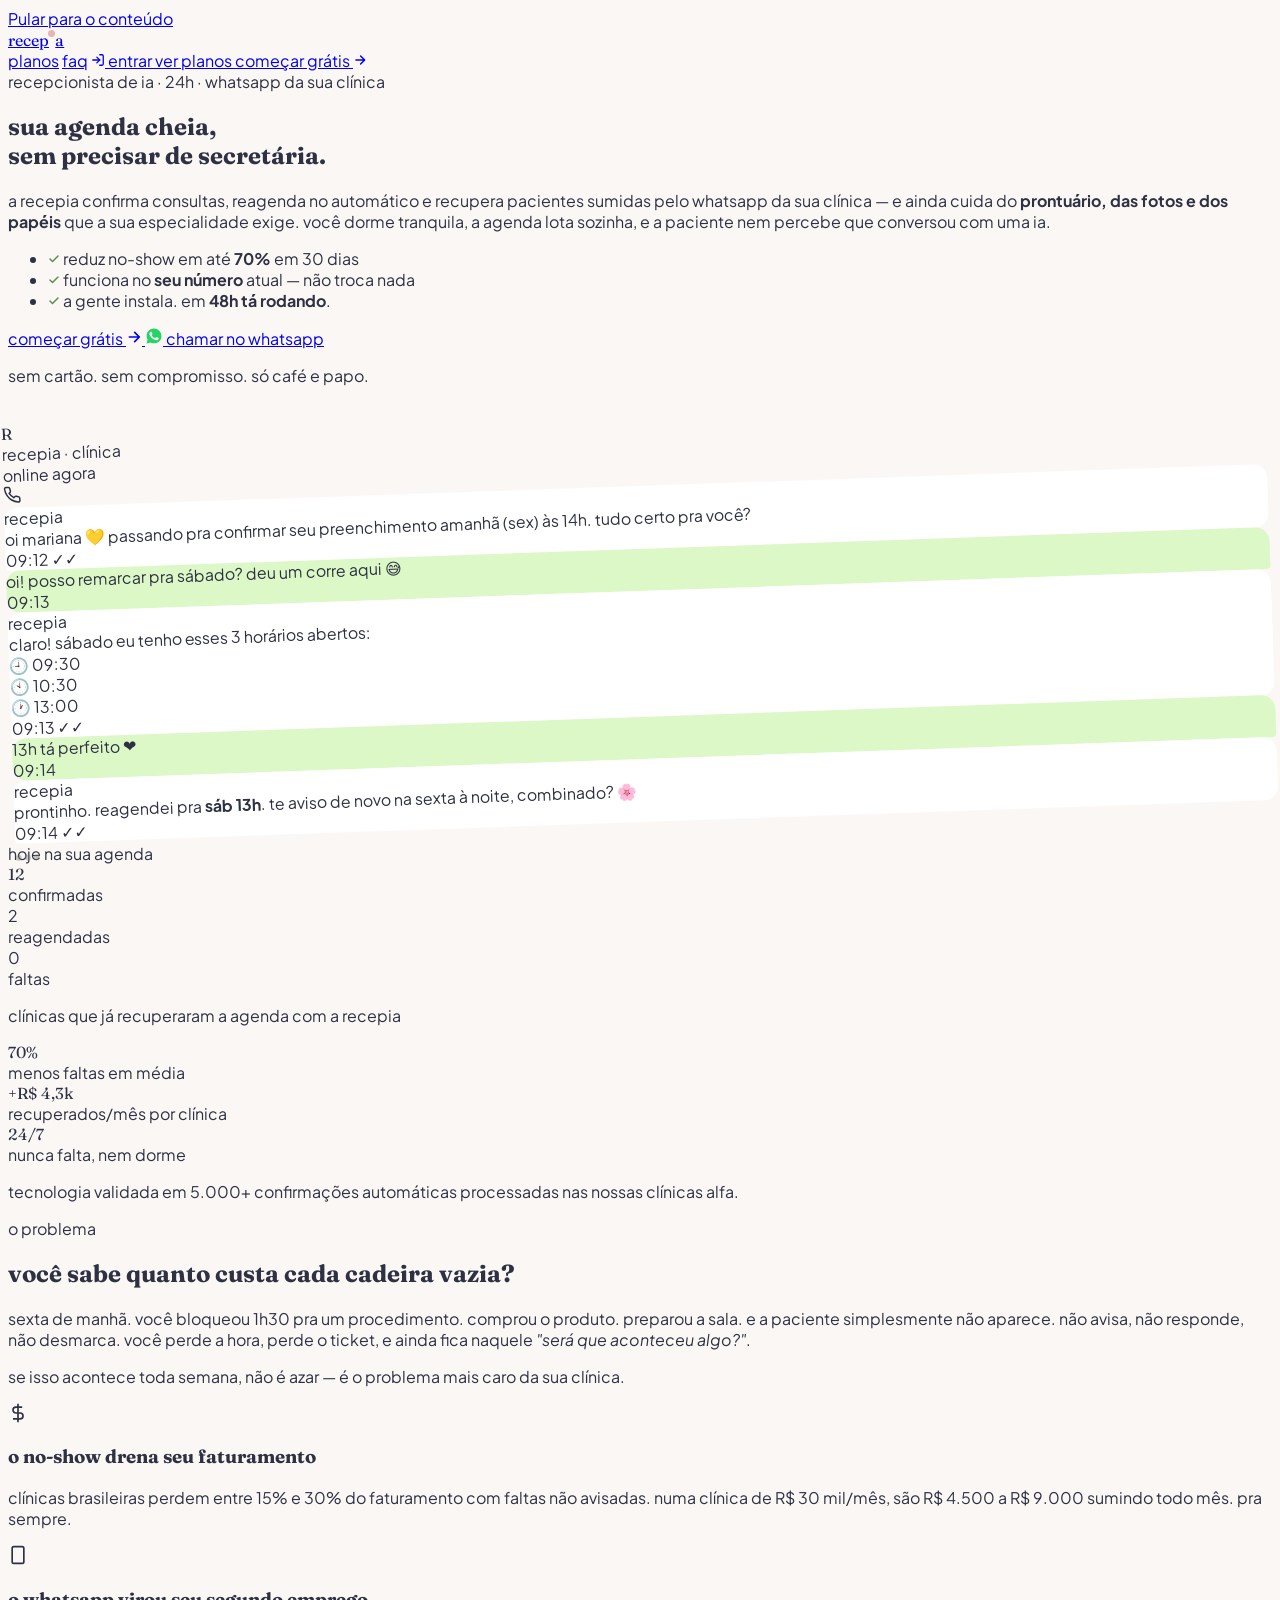
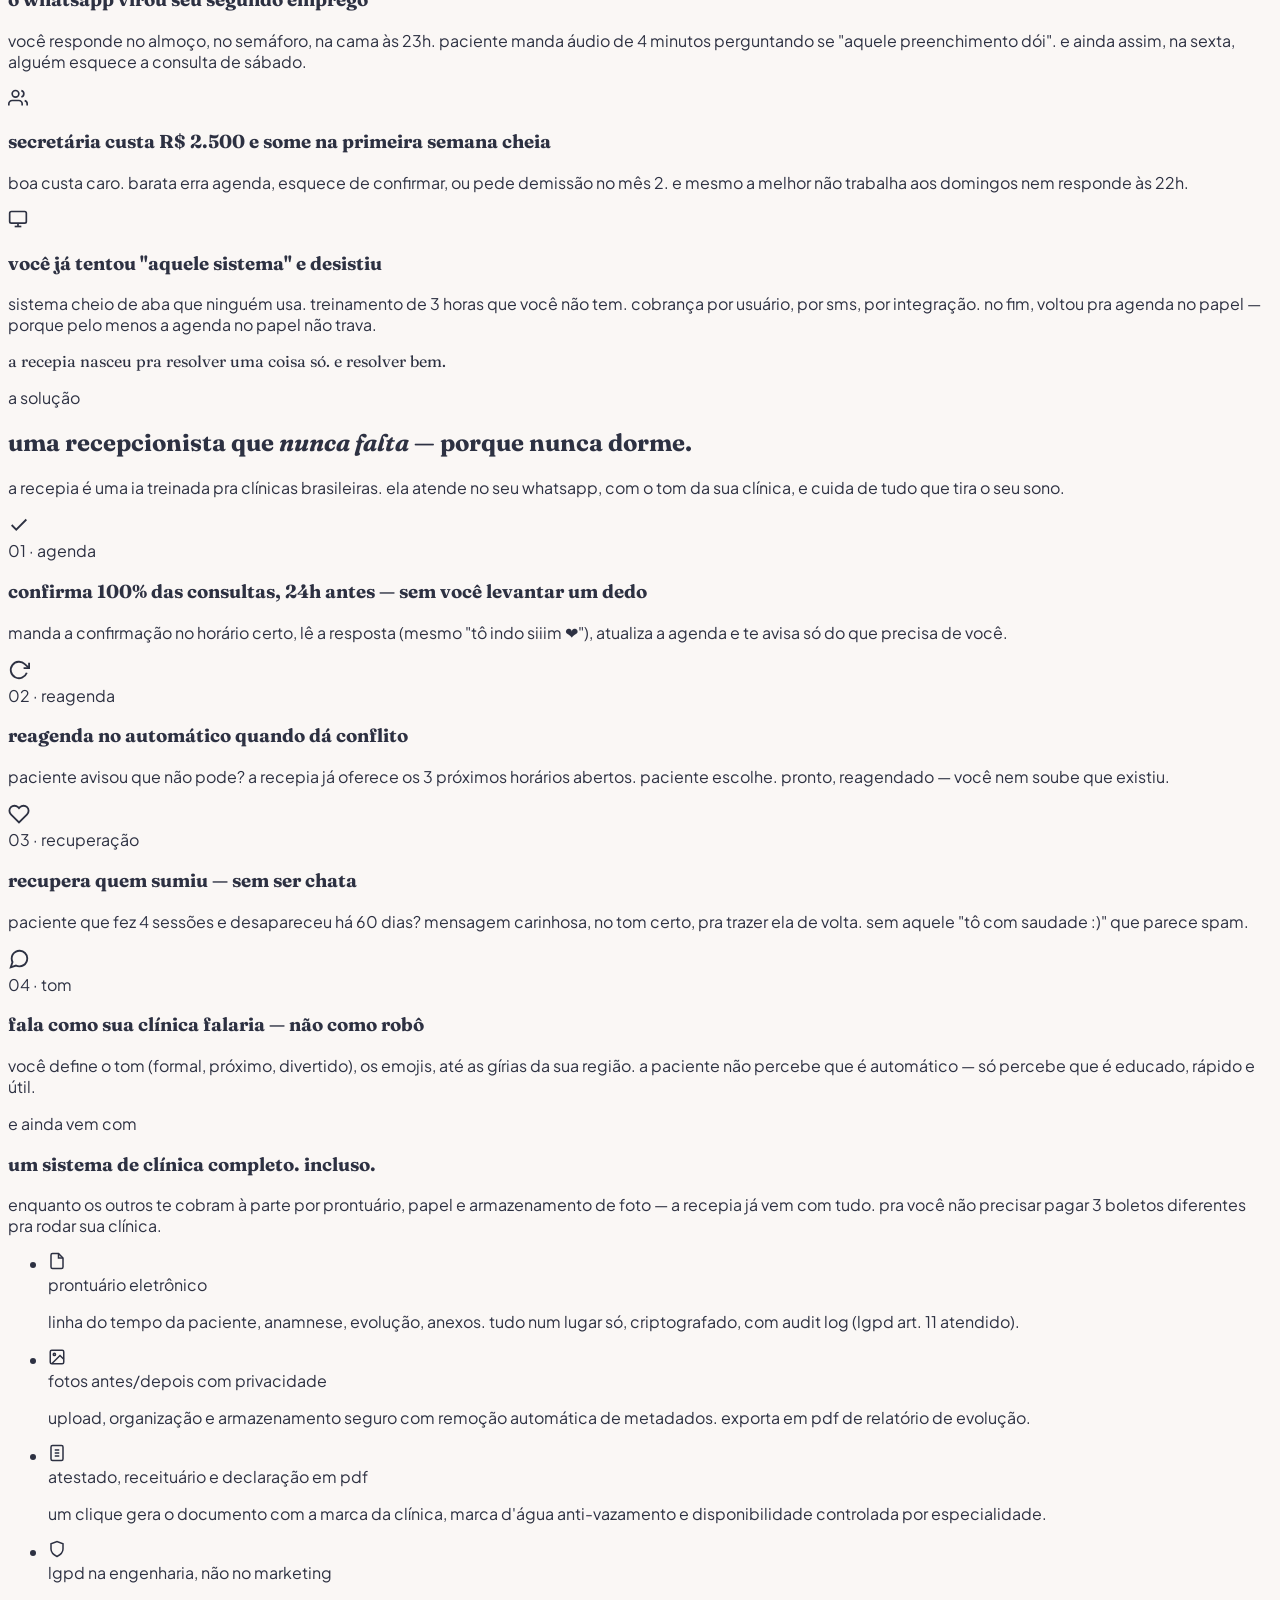
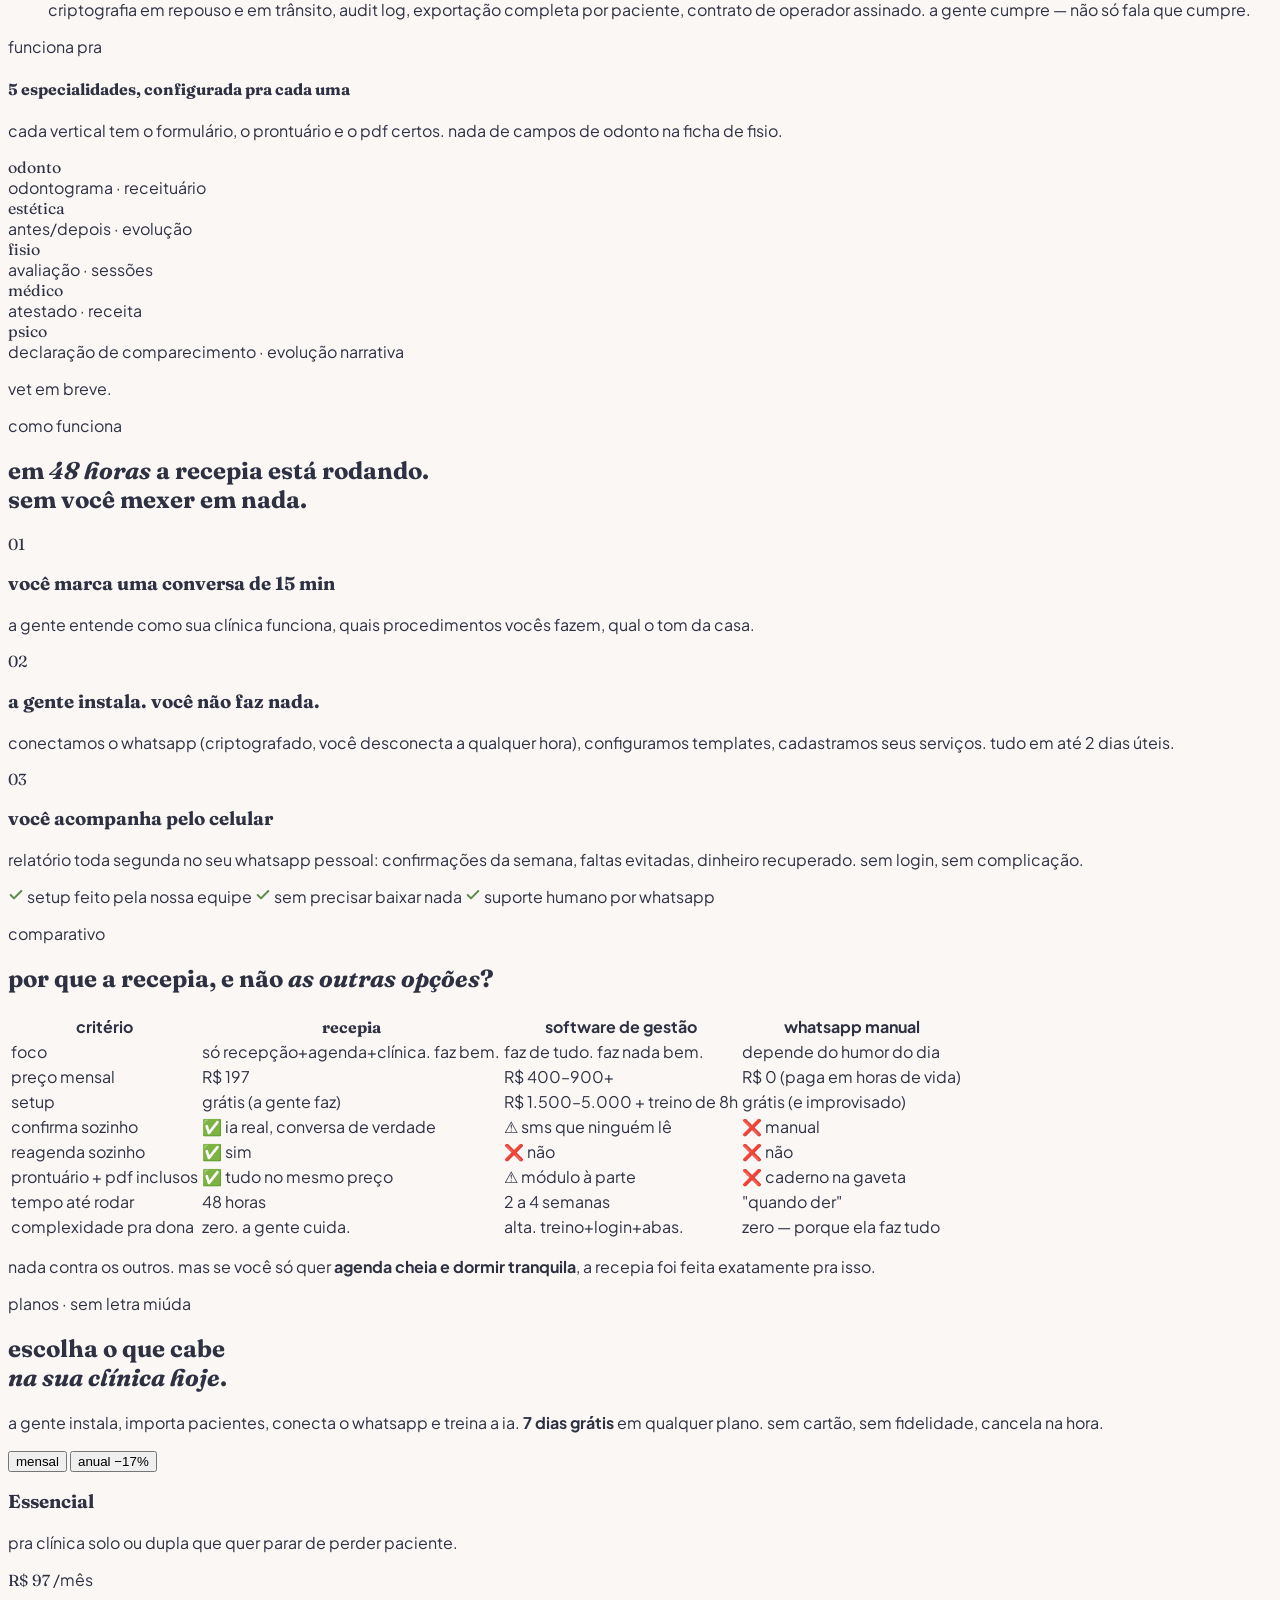
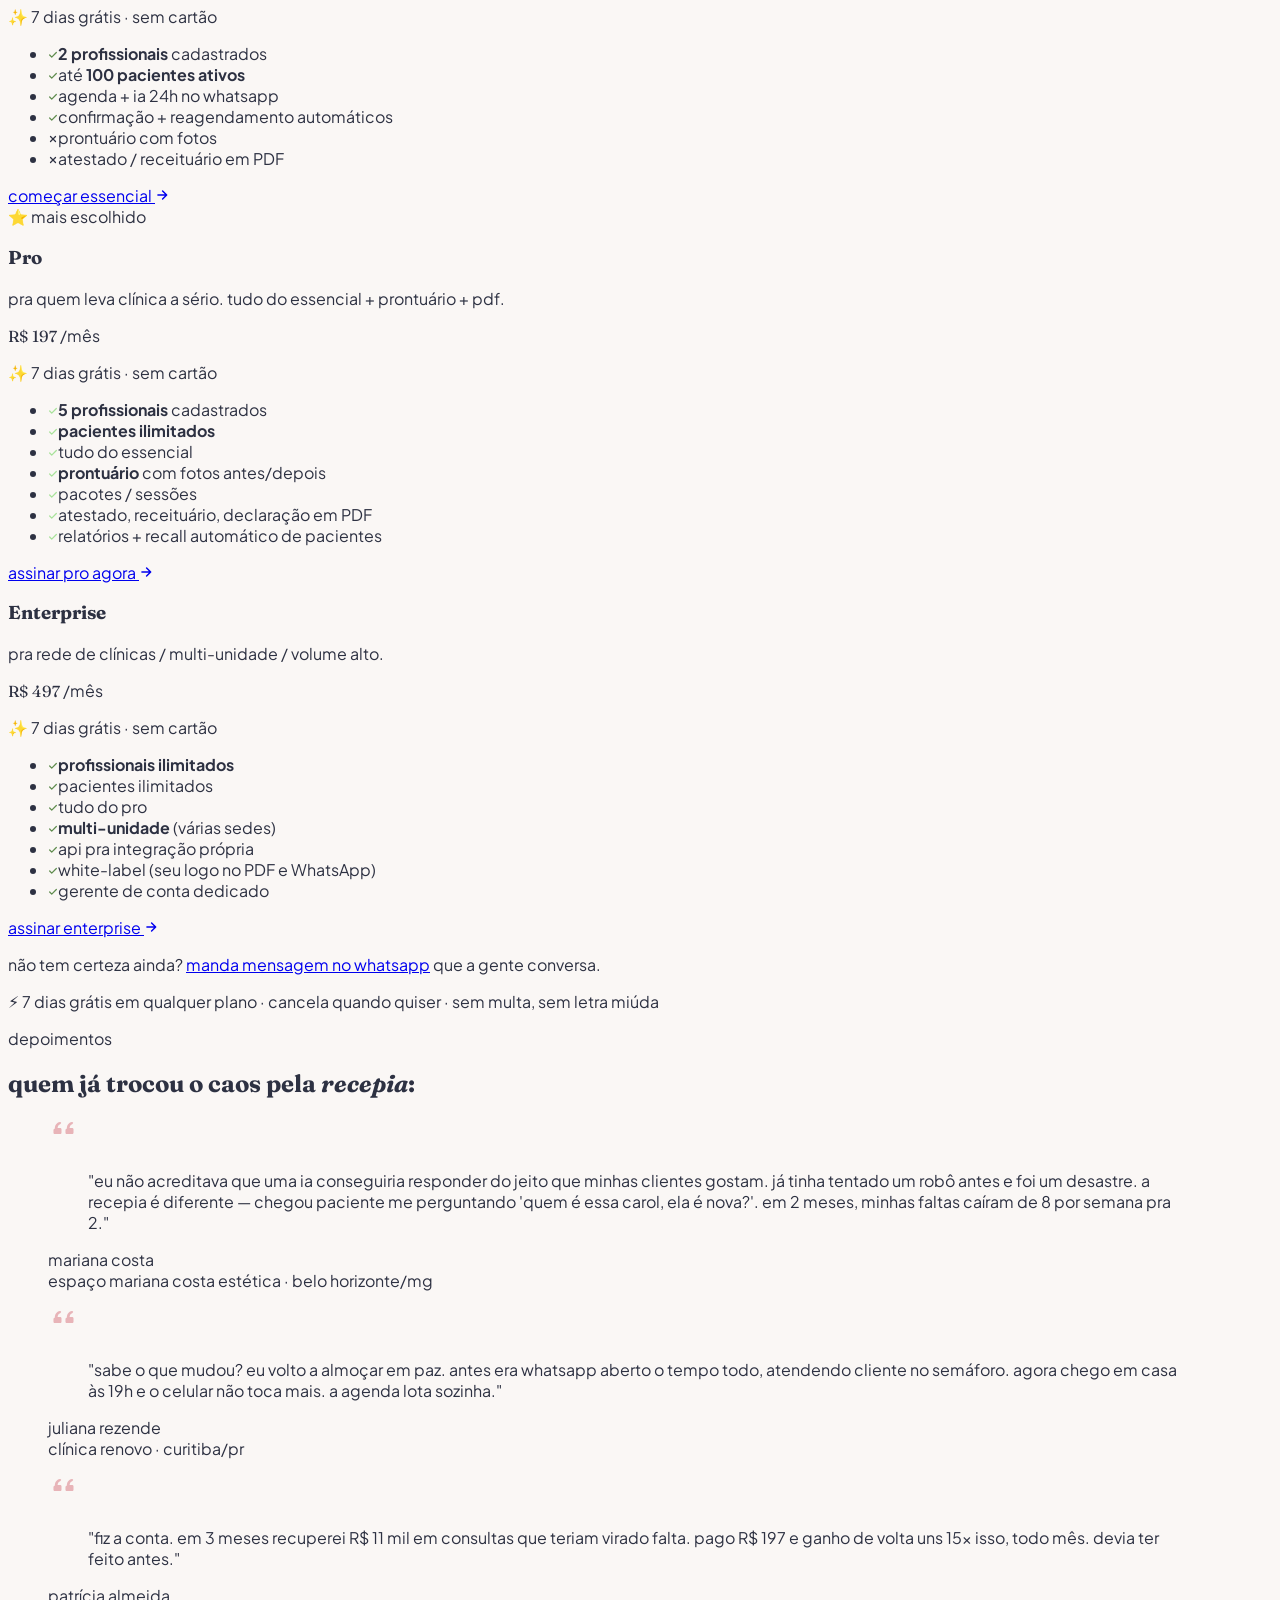
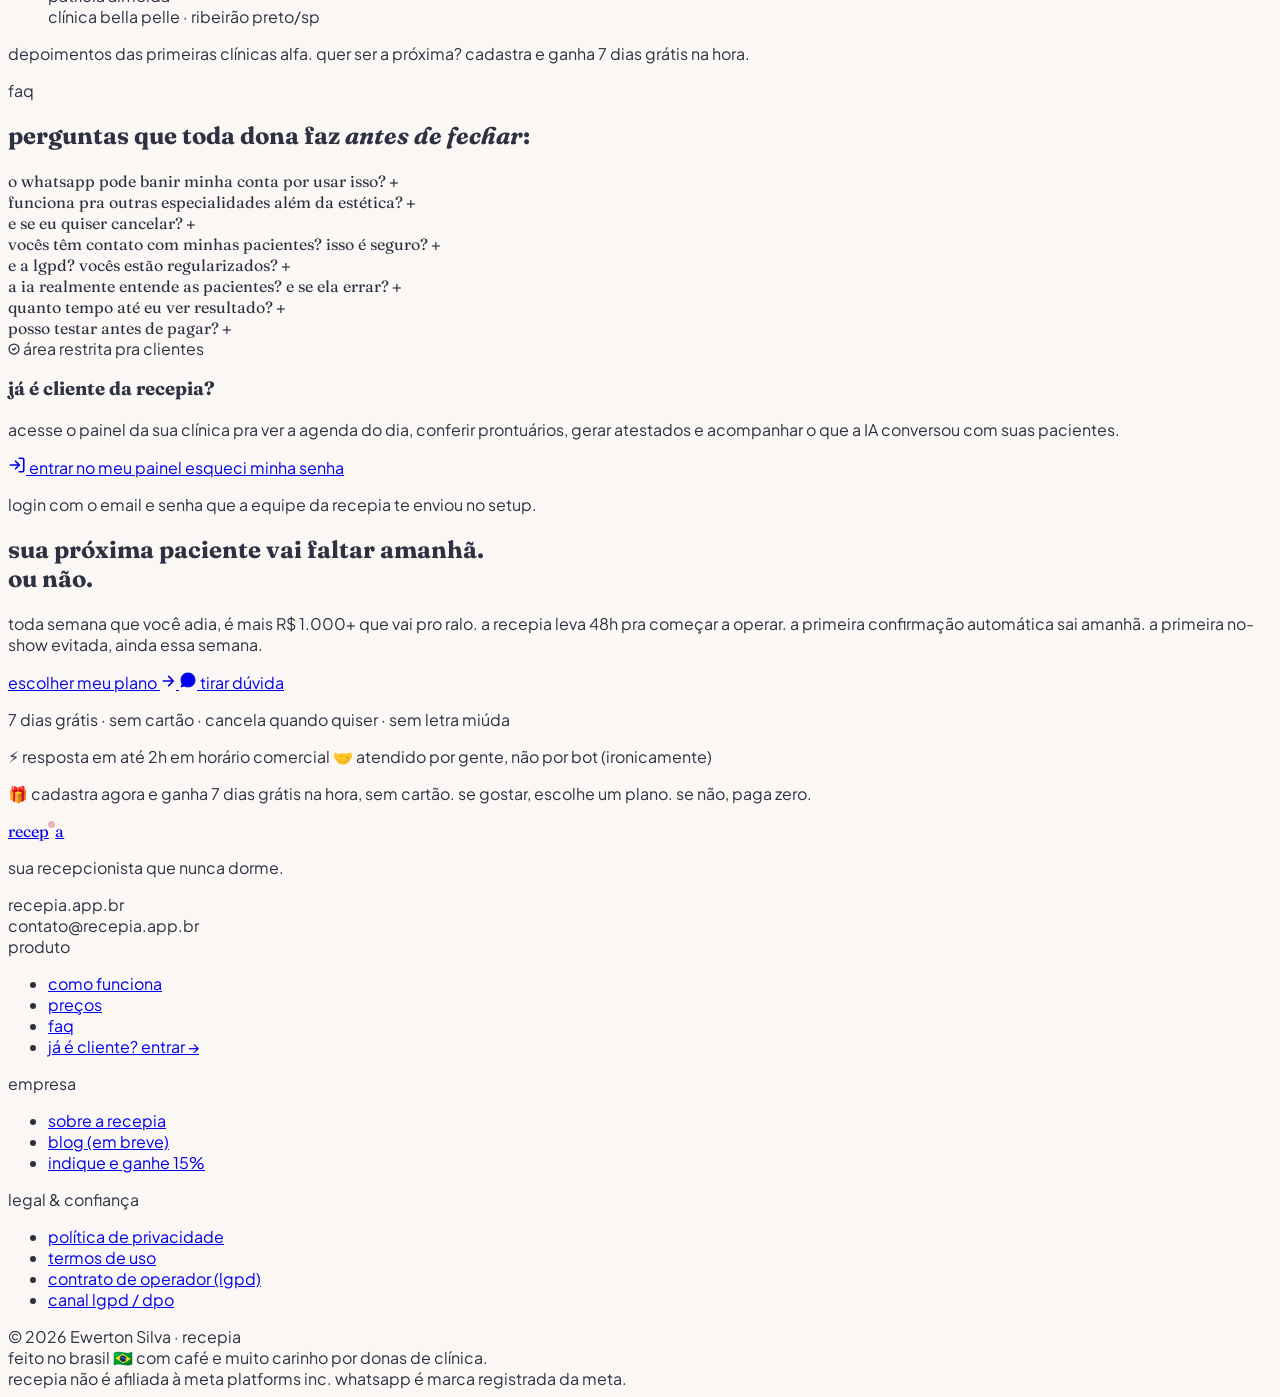
==== recepia/landing/index.html @ 623810e7 "feat: add Recepia multisegment SaaS" ====
<!doctype html>
<html lang="pt-BR">
<head>
<meta charset="utf-8" />
<meta name="viewport" content="width=device-width, initial-scale=1, viewport-fit=cover" />

<!-- Primary -->
<title>Recepia — sua agenda cheia, sem precisar de secretária</title>
<meta name="description" content="A recepia confirma consultas, reagenda, recupera pacientes sumidas e organiza prontuário, fotos e PDFs — pelo WhatsApp da sua clínica, 24h por dia. 7 dias grátis, sem cartão.">
<meta name="keywords" content="recepcionista IA, secretária virtual, agendamento WhatsApp clínica, sistema clínica odontologia, prontuário eletrônico, no-show, confirmação consulta">
<meta name="author" content="Recepia Tecnologia Ltda">
<meta name="robots" content="index,follow">
<link rel="canonical" href="https://app.recepia.app.br/">

<!-- Open Graph (Facebook, LinkedIn, WhatsApp preview) -->
<meta property="og:type" content="website">
<meta property="og:url" content="https://app.recepia.app.br/">
<meta property="og:title" content="Recepia — sua agenda cheia, sem precisar de secretária">
<meta property="og:description" content="Recepcionista de IA que cuida da agenda, do prontuário e do papel da sua clínica. 24h, no WhatsApp. 7 dias grátis.">
<meta property="og:image" content="https://app.recepia.app.br/static-landing/og-image.png">
<meta property="og:image:width" content="1200">
<meta property="og:image:height" content="630">
<meta property="og:locale" content="pt_BR">
<meta property="og:site_name" content="Recepia">

<!-- Twitter Card -->
<meta name="twitter:card" content="summary_large_image">
<meta name="twitter:title" content="Recepia — sua agenda cheia, sem precisar de secretária">
<meta name="twitter:description" content="Recepcionista de IA para clínicas, no WhatsApp. 7 dias grátis.">
<meta name="twitter:image" content="https://app.recepia.app.br/static-landing/og-image.png">

<!-- Favicon (SVG inline pra não depender de arquivo) -->
<link rel="icon" type="image/svg+xml" href="data:image/svg+xml,%3Csvg xmlns='http://www.w3.org/2000/svg' viewBox='0 0 100 100'%3E%3Ccircle cx='50' cy='50' r='40' fill='%23E8B4B8'/%3E%3Ctext x='50' y='62' text-anchor='middle' font-family='Georgia' font-size='40' fill='%23fff'%3Er%3C/text%3E%3C/svg%3E">

<!-- Theme color (browser bar mobile) -->
<meta name="theme-color" content="#E8B4B8">

<!-- Plausible Analytics (LGPD-friendly, sem cookies) -->
<!-- TODO: trocar 'app.recepia.app.br' pelo domínio definido no painel Plausible -->
<script defer data-domain="app.recepia.app.br" src="https://plausible.io/js/script.tagged-events.outbound-links.js"></script>
<script>window.plausible = window.plausible || function() { (window.plausible.q = window.plausible.q || []).push(arguments) }</script>

<!-- Schema.org JSON-LD (SoftwareApplication) -->
<script type="application/ld+json">
{
  "@context": "https://schema.org",
  "@type": "SoftwareApplication",
  "name": "Recepia",
  "description": "Recepcionista de IA para clínicas — agenda, prontuário e WhatsApp em um só lugar.",
  "applicationCategory": "BusinessApplication",
  "operatingSystem": "Web",
  "url": "https://app.recepia.app.br/",
  "offers": [
    {"@type": "Offer", "name": "Essencial", "price": "97.00", "priceCurrency": "BRL", "url": "https://app.recepia.app.br/cadastro"},
    {"@type": "Offer", "name": "Pro", "price": "197.00", "priceCurrency": "BRL", "url": "https://app.recepia.app.br/cadastro"},
    {"@type": "Offer", "name": "Enterprise", "price": "497.00", "priceCurrency": "BRL", "url": "https://app.recepia.app.br/cadastro"}
  ],
  "provider": {
    "@type": "Organization",
    "name": "Recepia Tecnologia Ltda",
    "url": "https://app.recepia.app.br/"
  }
}
</script>

<link rel="preconnect" href="https://fonts.googleapis.com">
<link rel="preconnect" href="https://fonts.gstatic.com" crossorigin>
<link href="https://fonts.googleapis.com/css2?family=Fraunces:ital,opsz,wght@0,9..144,400;0,9..144,500;0,9..144,600;0,9..144,700;1,9..144,400&family=Plus+Jakarta+Sans:wght@400;500;600;700&display=swap" rel="stylesheet">
<link rel="stylesheet" href="/recepia.tailwind.css">
<style>
  html { scroll-behavior: smooth; }
  body { font-family: 'Plus Jakarta Sans', system-ui, sans-serif; color: #2D3142; background: #FAF7F5; -webkit-font-smoothing: antialiased; }
  .font-display { font-family: 'Fraunces', Georgia, serif; font-optical-sizing: auto; }
  /* pingo rosé no i de "recepia" */
  .logo-dot { display: inline-block; width: 0.42em; height: 0.42em; border-radius: 999px; background: #E8B4B8; vertical-align: 0.55em; margin-left: -0.05em; margin-right: 0.02em; }
  /* whatsapp bubble */
  .bubble-in  { background:#fff; border-radius: 14px 14px 14px 4px; }
  .bubble-out { background:#dcf8c6; border-radius: 14px 14px 4px 14px; }
  .typing span { display:inline-block; width:6px; height:6px; border-radius:999px; background:#7A7570; opacity:.4; animation: typing 1.2s infinite; }
  .typing span:nth-child(2){ animation-delay:.2s }
  .typing span:nth-child(3){ animation-delay:.4s }
  @keyframes typing { 0%,60%,100%{ opacity:.4; transform:translateY(0) } 30%{ opacity:1; transform:translateY(-3px) } }
  /* paper texture pra fundos warm */
  .grain { background-image: radial-gradient(rgba(45,49,66,0.05) 1px, transparent 1px); background-size: 18px 18px; }
  details > summary { list-style: none; cursor: pointer; }
  details > summary::-webkit-details-marker { display: none; }
  details[open] .faq-plus { transform: rotate(45deg); }
  .faq-plus { transition: transform .2s ease; }
  /* mockup tilt */
  .phone-tilt { transform: rotate(-2deg); transition: transform .4s ease; }
  .phone-tilt:hover { transform: rotate(0deg); }
</style>
</head>
<body class="bg-cream text-graphite">

<a href="#main" class="sr-only focus:not-sr-only focus:absolute focus:top-3 focus:left-3 focus:z-50 focus:px-4 focus:py-2 focus:rounded-full focus:bg-graphite focus:text-cream focus:font-medium focus:shadow-lg">Pular para o conteúdo</a>

<!-- ============ NAV ============ -->
<header class="absolute top-0 inset-x-0 z-20">
  <div class="max-w-6xl mx-auto px-6 py-5 flex items-center justify-between">
    <a href="#" class="font-display text-2xl font-semibold tracking-tight text-graphite">recep<span class="logo-dot"></span>a</a>
    <nav class="flex items-center gap-2 sm:gap-3">
      <!-- Links de seção (desktop) -->
      <a href="#pricing" class="hidden lg:inline-flex text-sm font-medium px-3 py-2 rounded-full text-graphite-soft hover:text-graphite hover:bg-white/60 transition">planos</a>
      <a href="#faq" class="hidden lg:inline-flex text-sm font-medium px-3 py-2 rounded-full text-graphite-soft hover:text-graphite hover:bg-white/60 transition">faq</a>
      <!-- Já é cliente? → login do sistema -->
      <a href="/entrar" class="inline-flex items-center gap-1.5 text-sm font-medium px-4 py-2 rounded-full text-graphite hover:bg-white/80 ring-1 ring-graphite/15 hover:ring-graphite/30 transition" title="Já é cliente? Entrar no sistema">
        <svg width="14" height="14" viewBox="0 0 24 24" fill="none" stroke="currentColor" stroke-width="2.2" stroke-linecap="round" stroke-linejoin="round"><path d="M15 3h4a2 2 0 0 1 2 2v14a2 2 0 0 1-2 2h-4"/><polyline points="10 17 15 12 10 7"/><line x1="15" y1="12" x2="3" y2="12"/></svg>
        entrar
      </a>
      <!-- CTA secundário (rolar até planos) -->
      <a href="#pricing" class="hidden lg:inline-flex items-center gap-2 text-sm font-medium px-4 py-2 rounded-full text-graphite-soft hover:text-graphite hover:bg-white/60 transition">
        ver planos
      </a>
      <!-- CTA principal: começar grátis -->
      <a href="/cadastro" class="plausible-event-name=CTA+Cadastro inline-flex items-center gap-2 text-sm font-medium px-4 py-2 rounded-full bg-graphite text-cream hover:bg-graphite/90 transition">
        começar grátis
        <svg width="14" height="14" viewBox="0 0 24 24" fill="none" stroke="currentColor" stroke-width="2.5" stroke-linecap="round" stroke-linejoin="round"><path d="M5 12h14M13 5l7 7-7 7"/></svg>
      </a>
    </nav>
  </div>
</header>

<main id="main">

<!-- ============ HERO ============ -->
<section class="relative pt-28 pb-20 sm:pt-36 sm:pb-28 overflow-hidden">
  <div class="absolute inset-0 -z-10">
    <div class="absolute -top-32 -left-32 w-[520px] h-[520px] rounded-full bg-rose-soft blur-3xl opacity-60"></div>
    <div class="absolute top-40 -right-32 w-[420px] h-[420px] rounded-full bg-sage/20 blur-3xl"></div>
  </div>
  <div class="max-w-6xl mx-auto px-6 grid lg:grid-cols-2 gap-12 lg:gap-16 items-center">
    <div>
      <span class="inline-flex items-center gap-2 text-xs font-medium tracking-wide uppercase text-graphite-soft bg-white/80 backdrop-blur px-3 py-1.5 rounded-full ring-1 ring-graphite/10">
        <span class="w-1.5 h-1.5 rounded-full bg-sage"></span>
        recepcionista de ia · 24h · whatsapp da sua clínica
      </span>
      <h1 class="mt-6 font-display text-5xl sm:text-6xl lg:text-7xl font-semibold leading-[1.02] tracking-tight">
        sua agenda cheia,<br/>
        <span class="italic font-normal text-graphite">sem precisar de</span> secretária.
      </h1>
      <p class="mt-6 text-lg sm:text-xl text-graphite-soft leading-relaxed max-w-xl">
        a recepia confirma consultas, reagenda no automático e recupera pacientes sumidas pelo whatsapp da sua clínica — e ainda cuida do <strong class="text-graphite">prontuário, das fotos e dos papéis</strong> que a sua especialidade exige. você dorme tranquila, a agenda lota sozinha, e a paciente nem percebe que conversou com uma ia.
      </p>
      <ul class="mt-7 space-y-2.5">
        <li class="flex items-start gap-3 text-graphite">
          <span class="mt-0.5 shrink-0 w-5 h-5 rounded-full bg-sage/20 grid place-items-center"><svg width="12" height="12" viewBox="0 0 24 24" fill="none" stroke="#5F8C4E" stroke-width="3" stroke-linecap="round" stroke-linejoin="round"><polyline points="20 6 9 17 4 12"/></svg></span>
          reduz no-show em até <strong>70%</strong> em 30 dias
        </li>
        <li class="flex items-start gap-3 text-graphite">
          <span class="mt-0.5 shrink-0 w-5 h-5 rounded-full bg-sage/20 grid place-items-center"><svg width="12" height="12" viewBox="0 0 24 24" fill="none" stroke="#5F8C4E" stroke-width="3" stroke-linecap="round" stroke-linejoin="round"><polyline points="20 6 9 17 4 12"/></svg></span>
          funciona no <strong>seu número</strong> atual — não troca nada
        </li>
        <li class="flex items-start gap-3 text-graphite">
          <span class="mt-0.5 shrink-0 w-5 h-5 rounded-full bg-sage/20 grid place-items-center"><svg width="12" height="12" viewBox="0 0 24 24" fill="none" stroke="#5F8C4E" stroke-width="3" stroke-linecap="round" stroke-linejoin="round"><polyline points="20 6 9 17 4 12"/></svg></span>
          a gente instala. em <strong>48h tá rodando</strong>.
        </li>
      </ul>
      <div class="mt-9 flex flex-wrap items-center gap-3">
        <a href="/cadastro" class="plausible-event-name=CTA+Cadastro inline-flex items-center gap-2 px-6 py-3.5 rounded-full bg-graphite text-cream font-medium hover:bg-graphite/90 transition shadow-lg shadow-graphite/10">
          começar grátis
          <svg width="16" height="16" viewBox="0 0 24 24" fill="none" stroke="currentColor" stroke-width="2.5" stroke-linecap="round" stroke-linejoin="round"><path d="M5 12h14M13 5l7 7-7 7"/></svg>
        </a>
        <a href="https://wa.me/5584999004403?text=oi%2C%20quero%20saber%20mais%20da%20recepia" target="_blank" rel="noopener" class="inline-flex items-center gap-2 px-5 py-3 rounded-full bg-white text-graphite font-medium ring-1 ring-graphite/15 hover:ring-graphite/40 transition">
          <svg width="18" height="18" viewBox="0 0 24 24" fill="#25D366"><path d="M12.04 2c-5.46 0-9.91 4.45-9.91 9.91 0 1.75.46 3.45 1.32 4.95L2.05 22l5.25-1.38a9.87 9.87 0 0 0 4.74 1.21h.01c5.46 0 9.91-4.45 9.91-9.91a9.86 9.86 0 0 0-2.9-7.01A9.82 9.82 0 0 0 12.04 2zm5.79 14.18c-.25.69-1.43 1.31-1.99 1.4-.51.08-1.16.11-1.87-.12-.43-.14-.99-.32-1.7-.63-2.99-1.29-4.95-4.3-5.1-4.5-.15-.2-1.22-1.62-1.22-3.09s.77-2.19 1.05-2.49c.27-.3.6-.37.8-.37h.58c.18 0 .43-.07.67.51.25.6.85 2.07.92 2.22.08.15.13.32.03.52-.1.2-.15.32-.3.5-.15.18-.32.4-.45.54-.15.15-.3.31-.13.61.18.3.78 1.29 1.68 2.09 1.16 1.03 2.13 1.35 2.43 1.5.3.15.47.13.65-.08.18-.2.75-.87.95-1.17.2-.3.4-.25.67-.15.27.1 1.74.82 2.04.97.3.15.5.22.57.35.08.13.08.74-.17 1.43z"/></svg>
          chamar no whatsapp
        </a>
      </div>
      <p class="mt-4 text-sm text-graphite-muted">sem cartão. sem compromisso. só café e papo.</p>
    </div>

    <!-- mockup whatsapp -->
    <div class="relative">
      <div class="phone-tilt mx-auto w-full max-w-sm bg-graphite rounded-[2.5rem] p-3 shadow-2xl shadow-graphite/30 ring-1 ring-black/5">
        <div class="bg-[#E5DDD4] rounded-[2rem] overflow-hidden">
          <div class="bg-[#075E54] text-white px-4 py-3 flex items-center gap-3">
            <div class="w-9 h-9 rounded-full bg-rose grid place-items-center font-display font-semibold text-graphite">R</div>
            <div class="flex-1">
              <div class="text-sm font-semibold">recepia · clínica</div>
              <div class="text-[11px] text-white/70">online agora</div>
            </div>
            <svg width="18" height="18" viewBox="0 0 24 24" fill="none" stroke="currentColor" stroke-width="2"><path d="M22 16.92v3a2 2 0 0 1-2.18 2 19.79 19.79 0 0 1-8.63-3.07 19.5 19.5 0 0 1-6-6 19.79 19.79 0 0 1-3.07-8.67A2 2 0 0 1 4.11 2h3a2 2 0 0 1 2 1.72 12.84 12.84 0 0 0 .7 2.81 2 2 0 0 1-.45 2.11L8.09 9.91a16 16 0 0 0 6 6l1.27-1.27a2 2 0 0 1 2.11-.45 12.84 12.84 0 0 0 2.81.7A2 2 0 0 1 22 16.92z"/></svg>
          </div>
          <div class="p-4 space-y-2.5 min-h-[420px] text-[13px] text-graphite">
            <div class="bubble-in p-3 max-w-[80%] shadow-sm">
              <div class="font-semibold text-xs text-sage-deep mb-0.5">recepia</div>
              oi mariana 💛 passando pra confirmar seu preenchimento amanhã (sex) às 14h. tudo certo pra você?
              <div class="text-[10px] text-graphite-muted text-right mt-1">09:12 ✓✓</div>
            </div>
            <div class="bubble-out p-3 max-w-[80%] ml-auto shadow-sm">
              oi! posso remarcar pra sábado? deu um corre aqui 😅
              <div class="text-[10px] text-graphite-muted text-right mt-1">09:13</div>
            </div>
            <div class="bubble-in p-3 max-w-[80%] shadow-sm">
              <div class="font-semibold text-xs text-sage-deep mb-0.5">recepia</div>
              claro! sábado eu tenho esses 3 horários abertos:
              <div class="mt-2 space-y-1.5">
                <div class="bg-rose-soft/60 rounded-md px-3 py-1.5 text-xs font-medium">🕘 09:30</div>
                <div class="bg-rose-soft/60 rounded-md px-3 py-1.5 text-xs font-medium">🕙 10:30</div>
                <div class="bg-rose-soft/60 rounded-md px-3 py-1.5 text-xs font-medium">🕐 13:00</div>
              </div>
              <div class="text-[10px] text-graphite-muted text-right mt-1">09:13 ✓✓</div>
            </div>
            <div class="bubble-out p-3 max-w-[80%] ml-auto shadow-sm">
              13h tá perfeito ❤️
              <div class="text-[10px] text-graphite-muted text-right mt-1">09:14</div>
            </div>
            <div class="bubble-in p-3 max-w-[80%] shadow-sm">
              <div class="font-semibold text-xs text-sage-deep mb-0.5">recepia</div>
              prontinho. reagendei pra <strong>sáb 13h</strong>. te aviso de novo na sexta à noite, combinado? 🌸
              <div class="text-[10px] text-graphite-muted text-right mt-1">09:14 ✓✓</div>
            </div>
            <div class="typing pl-1 pt-1"><span></span> <span></span> <span></span></div>
          </div>
        </div>
      </div>
      <!-- mini dashboard card -->
      <div class="hidden sm:block absolute -bottom-6 -left-6 bg-white rounded-2xl shadow-xl shadow-graphite/10 p-4 ring-1 ring-graphite/5 w-56">
        <div class="text-xs text-graphite-muted">hoje na sua agenda</div>
        <div class="mt-2 flex items-baseline gap-2">
          <div class="font-display text-3xl font-semibold">12</div>
          <div class="text-xs text-graphite-soft">confirmadas</div>
        </div>
        <div class="mt-3 grid grid-cols-2 gap-2 text-xs">
          <div class="bg-sage/10 rounded-lg p-2">
            <div class="font-semibold text-sage-deep">2</div>
            <div class="text-graphite-muted">reagendadas</div>
          </div>
          <div class="bg-rose-soft/40 rounded-lg p-2">
            <div class="font-semibold text-graphite">0</div>
            <div class="text-graphite-muted">faltas</div>
          </div>
        </div>
      </div>
    </div>
  </div>
</section>

<!-- ============ PROVA SOCIAL ============ -->
<section class="border-y border-graphite/10 bg-white/60">
  <div class="max-w-6xl mx-auto px-6 py-10">
    <p class="text-center text-xs uppercase tracking-[0.18em] text-graphite-muted">clínicas que já recuperaram a agenda com a recepia</p>
    <div class="mt-6 grid grid-cols-3 gap-6 text-center">
      <div>
        <div class="font-display text-4xl sm:text-5xl font-semibold text-graphite">70%</div>
        <div class="text-sm text-graphite-soft mt-1">menos faltas em média</div>
      </div>
      <div class="border-x border-graphite/10">
        <div class="font-display text-4xl sm:text-5xl font-semibold text-graphite">+R$ 4,3k</div>
        <div class="text-sm text-graphite-soft mt-1">recuperados/mês por clínica</div>
      </div>
      <div>
        <div class="font-display text-4xl sm:text-5xl font-semibold text-graphite">24/7</div>
        <div class="text-sm text-graphite-soft mt-1">nunca falta, nem dorme</div>
      </div>
    </div>
    <p class="mt-6 text-center text-xs text-graphite-muted italic">tecnologia validada em 5.000+ confirmações automáticas processadas nas nossas clínicas alfa.</p>
  </div>
</section>

<!-- ============ PROBLEMA ============ -->
<section class="py-20 sm:py-28 bg-graphite text-cream relative overflow-hidden">
  <div class="absolute inset-0 grain opacity-30"></div>
  <div class="max-w-6xl mx-auto px-6 relative">
    <div class="max-w-2xl">
      <p class="text-xs uppercase tracking-[0.2em] text-rose">o problema</p>
      <h2 class="mt-3 font-display text-4xl sm:text-5xl font-semibold leading-tight">
        você sabe quanto custa <span class="italic">cada cadeira vazia</span>?
      </h2>
      <p class="mt-6 text-lg text-cream/80 leading-relaxed">
        sexta de manhã. você bloqueou 1h30 pra um procedimento. comprou o produto. preparou a sala. e a paciente simplesmente não aparece. não avisa, não responde, não desmarca. você perde a hora, perde o ticket, e ainda fica naquele <em>"será que aconteceu algo?"</em>.
      </p>
      <p class="mt-4 text-cream/70">se isso acontece toda semana, não é azar — é o problema mais caro da sua clínica.</p>
    </div>

    <div class="mt-14 grid sm:grid-cols-2 gap-5">
      <div class="bg-cream/[0.04] backdrop-blur rounded-2xl p-6 ring-1 ring-cream/10 hover:ring-rose/40 transition">
        <div class="w-10 h-10 rounded-xl bg-rose/20 grid place-items-center text-rose">
          <svg width="20" height="20" viewBox="0 0 24 24" fill="none" stroke="currentColor" stroke-width="2"><path d="M12 1v22M17 5H9.5a3.5 3.5 0 0 0 0 7h5a3.5 3.5 0 0 1 0 7H6"/></svg>
        </div>
        <h3 class="mt-4 font-display text-xl font-semibold">o no-show drena seu faturamento</h3>
        <p class="mt-2 text-cream/70 text-sm leading-relaxed">clínicas brasileiras perdem entre 15% e 30% do faturamento com faltas não avisadas. numa clínica de R$ 30 mil/mês, são R$ 4.500 a R$ 9.000 sumindo todo mês. pra sempre.</p>
      </div>
      <div class="bg-cream/[0.04] backdrop-blur rounded-2xl p-6 ring-1 ring-cream/10 hover:ring-rose/40 transition">
        <div class="w-10 h-10 rounded-xl bg-rose/20 grid place-items-center text-rose">
          <svg width="20" height="20" viewBox="0 0 24 24" fill="none" stroke="currentColor" stroke-width="2"><rect x="5" y="2" width="14" height="20" rx="2"/><line x1="12" y1="18" x2="12.01" y2="18"/></svg>
        </div>
        <h3 class="mt-4 font-display text-xl font-semibold">o whatsapp virou seu segundo emprego</h3>
        <p class="mt-2 text-cream/70 text-sm leading-relaxed">você responde no almoço, no semáforo, na cama às 23h. paciente manda áudio de 4 minutos perguntando se "aquele preenchimento dói". e ainda assim, na sexta, alguém esquece a consulta de sábado.</p>
      </div>
      <div class="bg-cream/[0.04] backdrop-blur rounded-2xl p-6 ring-1 ring-cream/10 hover:ring-rose/40 transition">
        <div class="w-10 h-10 rounded-xl bg-rose/20 grid place-items-center text-rose">
          <svg width="20" height="20" viewBox="0 0 24 24" fill="none" stroke="currentColor" stroke-width="2"><path d="M17 21v-2a4 4 0 0 0-4-4H5a4 4 0 0 0-4 4v2"/><circle cx="9" cy="7" r="4"/><path d="M23 21v-2a4 4 0 0 0-3-3.87M16 3.13a4 4 0 0 1 0 7.75"/></svg>
        </div>
        <h3 class="mt-4 font-display text-xl font-semibold">secretária custa R$ 2.500 e some na primeira semana cheia</h3>
        <p class="mt-2 text-cream/70 text-sm leading-relaxed">boa custa caro. barata erra agenda, esquece de confirmar, ou pede demissão no mês 2. e mesmo a melhor não trabalha aos domingos nem responde às 22h.</p>
      </div>
      <div class="bg-cream/[0.04] backdrop-blur rounded-2xl p-6 ring-1 ring-cream/10 hover:ring-rose/40 transition">
        <div class="w-10 h-10 rounded-xl bg-rose/20 grid place-items-center text-rose">
          <svg width="20" height="20" viewBox="0 0 24 24" fill="none" stroke="currentColor" stroke-width="2"><rect x="2" y="3" width="20" height="14" rx="2"/><line x1="8" y1="21" x2="16" y2="21"/><line x1="12" y1="17" x2="12" y2="21"/></svg>
        </div>
        <h3 class="mt-4 font-display text-xl font-semibold">você já tentou "aquele sistema" e desistiu</h3>
        <p class="mt-2 text-cream/70 text-sm leading-relaxed">sistema cheio de aba que ninguém usa. treinamento de 3 horas que você não tem. cobrança por usuário, por sms, por integração. no fim, voltou pra agenda no papel — porque pelo menos a agenda no papel não trava.</p>
      </div>
    </div>

    <p class="mt-12 text-center font-display text-2xl sm:text-3xl italic text-rose-soft">a recepia nasceu pra resolver uma coisa só. e resolver bem.</p>
  </div>
</section>

<!-- ============ SOLUÇÃO ============ -->
<section class="py-20 sm:py-28">
  <div class="max-w-6xl mx-auto px-6">
    <div class="max-w-2xl">
      <p class="text-xs uppercase tracking-[0.2em] text-rose-deep">a solução</p>
      <h2 class="mt-3 font-display text-4xl sm:text-5xl font-semibold leading-tight">
        uma recepcionista que <em>nunca falta</em> — porque nunca dorme.
      </h2>
      <p class="mt-6 text-lg text-graphite-soft">a recepia é uma ia treinada pra clínicas brasileiras. ela atende no seu whatsapp, com o tom da sua clínica, e cuida de tudo que tira o seu sono.</p>
    </div>

    <div class="mt-14 grid md:grid-cols-2 gap-5">
      <!-- 1 -->
      <div class="bg-white rounded-2xl p-7 ring-1 ring-graphite/5 hover:ring-graphite/20 transition shadow-sm">
        <div class="flex items-center gap-3">
          <div class="w-11 h-11 rounded-xl bg-sage/15 grid place-items-center text-sage-deep">
            <svg width="22" height="22" viewBox="0 0 24 24" fill="none" stroke="currentColor" stroke-width="2"><polyline points="20 6 9 17 4 12"/></svg>
          </div>
          <span class="text-xs font-semibold tracking-wide uppercase text-graphite-muted">01 · agenda</span>
        </div>
        <h3 class="mt-4 font-display text-2xl font-semibold leading-snug">confirma 100% das consultas, 24h antes — sem você levantar um dedo</h3>
        <p class="mt-3 text-graphite-soft">manda a confirmação no horário certo, lê a resposta (mesmo "tô indo siiim ❤️"), atualiza a agenda e te avisa só do que precisa de você.</p>
      </div>
      <!-- 2 -->
      <div class="bg-white rounded-2xl p-7 ring-1 ring-graphite/5 hover:ring-graphite/20 transition shadow-sm">
        <div class="flex items-center gap-3">
          <div class="w-11 h-11 rounded-xl bg-rose-soft grid place-items-center text-rose-deep">
            <svg width="22" height="22" viewBox="0 0 24 24" fill="none" stroke="currentColor" stroke-width="2"><polyline points="23 4 23 10 17 10"/><path d="M20.49 15a9 9 0 1 1-2.12-9.36L23 10"/></svg>
          </div>
          <span class="text-xs font-semibold tracking-wide uppercase text-graphite-muted">02 · reagenda</span>
        </div>
        <h3 class="mt-4 font-display text-2xl font-semibold leading-snug">reagenda no automático quando dá conflito</h3>
        <p class="mt-3 text-graphite-soft">paciente avisou que não pode? a recepia já oferece os 3 próximos horários abertos. paciente escolhe. pronto, reagendado — você nem soube que existiu.</p>
      </div>
      <!-- 3 -->
      <div class="bg-white rounded-2xl p-7 ring-1 ring-graphite/5 hover:ring-graphite/20 transition shadow-sm">
        <div class="flex items-center gap-3">
          <div class="w-11 h-11 rounded-xl bg-sage/15 grid place-items-center text-sage-deep">
            <svg width="22" height="22" viewBox="0 0 24 24" fill="none" stroke="currentColor" stroke-width="2"><path d="M20.84 4.61a5.5 5.5 0 0 0-7.78 0L12 5.67l-1.06-1.06a5.5 5.5 0 0 0-7.78 7.78l1.06 1.06L12 21.23l7.78-7.78 1.06-1.06a5.5 5.5 0 0 0 0-7.78z"/></svg>
          </div>
          <span class="text-xs font-semibold tracking-wide uppercase text-graphite-muted">03 · recuperação</span>
        </div>
        <h3 class="mt-4 font-display text-2xl font-semibold leading-snug">recupera quem sumiu — sem ser chata</h3>
        <p class="mt-3 text-graphite-soft">paciente que fez 4 sessões e desapareceu há 60 dias? mensagem carinhosa, no tom certo, pra trazer ela de volta. sem aquele "tô com saudade :)" que parece spam.</p>
      </div>
      <!-- 4 -->
      <div class="bg-white rounded-2xl p-7 ring-1 ring-graphite/5 hover:ring-graphite/20 transition shadow-sm">
        <div class="flex items-center gap-3">
          <div class="w-11 h-11 rounded-xl bg-rose-soft grid place-items-center text-rose-deep">
            <svg width="22" height="22" viewBox="0 0 24 24" fill="none" stroke="currentColor" stroke-width="2"><path d="M21 11.5a8.38 8.38 0 0 1-.9 3.8 8.5 8.5 0 0 1-7.6 4.7 8.38 8.38 0 0 1-3.8-.9L3 21l1.9-5.7a8.38 8.38 0 0 1-.9-3.8 8.5 8.5 0 0 1 4.7-7.6 8.38 8.38 0 0 1 3.8-.9h.5a8.48 8.48 0 0 1 8 8v.5z"/></svg>
          </div>
          <span class="text-xs font-semibold tracking-wide uppercase text-graphite-muted">04 · tom</span>
        </div>
        <h3 class="mt-4 font-display text-2xl font-semibold leading-snug">fala como sua clínica falaria — não como robô</h3>
        <p class="mt-3 text-graphite-soft">você define o tom (formal, próximo, divertido), os emojis, até as gírias da sua região. a paciente não percebe que é automático — só percebe que é educado, rápido e útil.</p>
      </div>
    </div>

    <!-- ============ Diferencial: produto completo ============ -->
    <div class="mt-16 bg-graphite text-cream rounded-3xl overflow-hidden">
      <div class="grid lg:grid-cols-2">
        <div class="p-8 sm:p-12">
          <span class="text-xs uppercase tracking-[0.2em] text-rose">e ainda vem com</span>
          <h3 class="mt-3 font-display text-3xl sm:text-4xl font-semibold leading-tight">um sistema de clínica completo. <span class="italic">incluso.</span></h3>
          <p class="mt-4 text-cream/75">enquanto os outros te cobram à parte por prontuário, papel e armazenamento de foto — a recepia já vem com tudo. pra você não precisar pagar 3 boletos diferentes pra rodar sua clínica.</p>
          <ul class="mt-8 space-y-4">
            <li class="flex gap-4">
              <div class="shrink-0 w-9 h-9 rounded-lg bg-rose/20 grid place-items-center text-rose"><svg width="18" height="18" viewBox="0 0 24 24" fill="none" stroke="currentColor" stroke-width="2"><path d="M14 2H6a2 2 0 0 0-2 2v16a2 2 0 0 0 2 2h12a2 2 0 0 0 2-2V8z"/><polyline points="14 2 14 8 20 8"/></svg></div>
              <div>
                <div class="font-semibold">prontuário eletrônico</div>
                <p class="text-sm text-cream/70">linha do tempo da paciente, anamnese, evolução, anexos. tudo num lugar só, criptografado, com audit log (lgpd art. 11 atendido).</p>
              </div>
            </li>
            <li class="flex gap-4">
              <div class="shrink-0 w-9 h-9 rounded-lg bg-rose/20 grid place-items-center text-rose"><svg width="18" height="18" viewBox="0 0 24 24" fill="none" stroke="currentColor" stroke-width="2"><rect x="3" y="3" width="18" height="18" rx="2"/><circle cx="8.5" cy="8.5" r="1.5"/><polyline points="21 15 16 10 5 21"/></svg></div>
              <div>
                <div class="font-semibold">fotos antes/depois com privacidade</div>
                <p class="text-sm text-cream/70">upload, organização e armazenamento seguro com remoção automática de metadados. exporta em pdf de relatório de evolução.</p>
              </div>
            </li>
            <li class="flex gap-4">
              <div class="shrink-0 w-9 h-9 rounded-lg bg-rose/20 grid place-items-center text-rose"><svg width="18" height="18" viewBox="0 0 24 24" fill="none" stroke="currentColor" stroke-width="2"><path d="M9 12h6M9 16h6M9 8h6"/><rect x="4" y="2" width="16" height="20" rx="2"/></svg></div>
              <div>
                <div class="font-semibold">atestado, receituário e declaração em pdf</div>
                <p class="text-sm text-cream/70">um clique gera o documento com a marca da clínica, marca d'água anti-vazamento e disponibilidade controlada por especialidade.</p>
              </div>
            </li>
            <li class="flex gap-4">
              <div class="shrink-0 w-9 h-9 rounded-lg bg-rose/20 grid place-items-center text-rose"><svg width="18" height="18" viewBox="0 0 24 24" fill="none" stroke="currentColor" stroke-width="2"><path d="M12 22s8-4 8-10V5l-8-3-8 3v7c0 6 8 10 8 10z"/></svg></div>
              <div>
                <div class="font-semibold">lgpd na engenharia, não no marketing</div>
                <p class="text-sm text-cream/70">criptografia em repouso e em trânsito, audit log, exportação completa por paciente, contrato de operador assinado. a gente cumpre — não só fala que cumpre.</p>
              </div>
            </li>
          </ul>
        </div>
        <div class="bg-graphite/60 p-8 sm:p-12 border-t lg:border-t-0 lg:border-l border-cream/10 flex flex-col justify-center">
          <span class="text-xs uppercase tracking-[0.2em] text-rose">funciona pra</span>
          <h4 class="mt-3 font-display text-2xl font-semibold">5 especialidades, configurada pra cada uma</h4>
          <p class="mt-3 text-cream/70 text-sm">cada vertical tem o formulário, o prontuário e o pdf certos. nada de campos de odonto na ficha de fisio.</p>
          <div class="mt-6 grid grid-cols-2 gap-3">
            <div class="bg-cream/[0.06] rounded-xl p-4 ring-1 ring-cream/10">
              <div class="font-display text-lg">odonto</div>
              <div class="text-xs text-cream/60 mt-0.5">odontograma · receituário</div>
            </div>
            <div class="bg-cream/[0.06] rounded-xl p-4 ring-1 ring-cream/10">
              <div class="font-display text-lg">estética</div>
              <div class="text-xs text-cream/60 mt-0.5">antes/depois · evolução</div>
            </div>
            <div class="bg-cream/[0.06] rounded-xl p-4 ring-1 ring-cream/10">
              <div class="font-display text-lg">fisio</div>
              <div class="text-xs text-cream/60 mt-0.5">avaliação · sessões</div>
            </div>
            <div class="bg-cream/[0.06] rounded-xl p-4 ring-1 ring-cream/10">
              <div class="font-display text-lg">médico</div>
              <div class="text-xs text-cream/60 mt-0.5">atestado · receita</div>
            </div>
            <div class="bg-cream/[0.06] rounded-xl p-4 ring-1 ring-cream/10 col-span-2">
              <div class="font-display text-lg">psico</div>
              <div class="text-xs text-cream/60 mt-0.5">declaração de comparecimento · evolução narrativa</div>
            </div>
          </div>
          <p class="mt-6 text-xs text-cream/50 italic">vet em breve.</p>
        </div>
      </div>
    </div>
  </div>
</section>

<!-- ============ COMO FUNCIONA ============ -->
<section class="py-20 sm:py-28 bg-cream-warm">
  <div class="max-w-6xl mx-auto px-6">
    <div class="text-center max-w-2xl mx-auto">
      <p class="text-xs uppercase tracking-[0.2em] text-rose-deep">como funciona</p>
      <h2 class="mt-3 font-display text-4xl sm:text-5xl font-semibold leading-tight">em <em>48 horas</em> a recepia está rodando.<br/>sem você mexer em nada.</h2>
    </div>

    <div class="mt-14 grid md:grid-cols-3 gap-6">
      <div class="bg-white rounded-2xl p-7 ring-1 ring-graphite/5">
        <div class="font-display text-5xl font-semibold text-rose-deep">01</div>
        <h3 class="mt-3 font-display text-xl font-semibold">você marca uma conversa de 15 min</h3>
        <p class="mt-2 text-graphite-soft text-sm">a gente entende como sua clínica funciona, quais procedimentos vocês fazem, qual o tom da casa.</p>
      </div>
      <div class="bg-white rounded-2xl p-7 ring-1 ring-graphite/5 md:translate-y-4">
        <div class="font-display text-5xl font-semibold text-rose-deep">02</div>
        <h3 class="mt-3 font-display text-xl font-semibold">a gente instala. você não faz nada.</h3>
        <p class="mt-2 text-graphite-soft text-sm">conectamos o whatsapp (criptografado, você desconecta a qualquer hora), configuramos templates, cadastramos seus serviços. tudo em até 2 dias úteis.</p>
      </div>
      <div class="bg-white rounded-2xl p-7 ring-1 ring-graphite/5">
        <div class="font-display text-5xl font-semibold text-rose-deep">03</div>
        <h3 class="mt-3 font-display text-xl font-semibold">você acompanha pelo celular</h3>
        <p class="mt-2 text-graphite-soft text-sm">relatório toda segunda no seu whatsapp pessoal: confirmações da semana, faltas evitadas, dinheiro recuperado. sem login, sem complicação.</p>
      </div>
    </div>

    <div class="mt-10 text-center text-sm text-graphite-soft flex flex-wrap justify-center gap-x-6 gap-y-2">
      <span class="inline-flex items-center gap-2"><svg width="16" height="16" viewBox="0 0 24 24" fill="none" stroke="#5F8C4E" stroke-width="3" stroke-linecap="round" stroke-linejoin="round"><polyline points="20 6 9 17 4 12"/></svg> setup feito pela nossa equipe</span>
      <span class="inline-flex items-center gap-2"><svg width="16" height="16" viewBox="0 0 24 24" fill="none" stroke="#5F8C4E" stroke-width="3" stroke-linecap="round" stroke-linejoin="round"><polyline points="20 6 9 17 4 12"/></svg> sem precisar baixar nada</span>
      <span class="inline-flex items-center gap-2"><svg width="16" height="16" viewBox="0 0 24 24" fill="none" stroke="#5F8C4E" stroke-width="3" stroke-linecap="round" stroke-linejoin="round"><polyline points="20 6 9 17 4 12"/></svg> suporte humano por whatsapp</span>
    </div>
  </div>
</section>

<!-- ============ COMPARATIVO ============ -->
<section class="py-20 sm:py-28">
  <div class="max-w-6xl mx-auto px-6">
    <div class="max-w-2xl">
      <p class="text-xs uppercase tracking-[0.2em] text-rose-deep">comparativo</p>
      <h2 class="mt-3 font-display text-4xl sm:text-5xl font-semibold leading-tight">por que a recepia, e não <em>as outras opções</em>?</h2>
    </div>

    <div class="mt-12 overflow-x-auto -mx-6 px-6">
      <table class="w-full min-w-[720px] text-sm border-separate border-spacing-0">
        <thead>
          <tr class="text-left text-xs uppercase tracking-wide text-graphite-muted">
            <th class="py-4 pr-4 font-medium">critério</th>
            <th class="py-4 px-4 font-medium bg-rose-soft/40 rounded-t-xl">
              <span class="font-display text-base text-graphite normal-case tracking-normal">recepia</span>
            </th>
            <th class="py-4 px-4 font-medium">software de gestão</th>
            <th class="py-4 px-4 font-medium">whatsapp manual</th>
          </tr>
        </thead>
        <tbody class="text-graphite">
          <tr class="border-t border-graphite/10">
            <td class="py-4 pr-4 font-medium">foco</td>
            <td class="py-4 px-4 bg-rose-soft/20">só recepção+agenda+clínica. faz bem.</td>
            <td class="py-4 px-4 text-graphite-soft">faz de tudo. faz nada bem.</td>
            <td class="py-4 px-4 text-graphite-soft">depende do humor do dia</td>
          </tr>
          <tr class="border-t border-graphite/10">
            <td class="py-4 pr-4 font-medium">preço mensal</td>
            <td class="py-4 px-4 bg-rose-soft/20 font-semibold">R$ 197</td>
            <td class="py-4 px-4 text-graphite-soft">R$ 400–900+</td>
            <td class="py-4 px-4 text-graphite-soft">R$ 0 (paga em horas de vida)</td>
          </tr>
          <tr class="border-t border-graphite/10">
            <td class="py-4 pr-4 font-medium">setup</td>
            <td class="py-4 px-4 bg-rose-soft/20 font-semibold">grátis (a gente faz)</td>
            <td class="py-4 px-4 text-graphite-soft">R$ 1.500–5.000 + treino de 8h</td>
            <td class="py-4 px-4 text-graphite-soft">grátis (e improvisado)</td>
          </tr>
          <tr class="border-t border-graphite/10">
            <td class="py-4 pr-4 font-medium">confirma sozinho</td>
            <td class="py-4 px-4 bg-rose-soft/20">✅ ia real, conversa de verdade</td>
            <td class="py-4 px-4 text-graphite-soft">⚠️ sms que ninguém lê</td>
            <td class="py-4 px-4 text-graphite-soft">❌ manual</td>
          </tr>
          <tr class="border-t border-graphite/10">
            <td class="py-4 pr-4 font-medium">reagenda sozinho</td>
            <td class="py-4 px-4 bg-rose-soft/20">✅ sim</td>
            <td class="py-4 px-4 text-graphite-soft">❌ não</td>
            <td class="py-4 px-4 text-graphite-soft">❌ não</td>
          </tr>
          <tr class="border-t border-graphite/10">
            <td class="py-4 pr-4 font-medium">prontuário + pdf inclusos</td>
            <td class="py-4 px-4 bg-rose-soft/20">✅ tudo no mesmo preço</td>
            <td class="py-4 px-4 text-graphite-soft">⚠️ módulo à parte</td>
            <td class="py-4 px-4 text-graphite-soft">❌ caderno na gaveta</td>
          </tr>
          <tr class="border-t border-graphite/10">
            <td class="py-4 pr-4 font-medium">tempo até rodar</td>
            <td class="py-4 px-4 bg-rose-soft/20 font-semibold">48 horas</td>
            <td class="py-4 px-4 text-graphite-soft">2 a 4 semanas</td>
            <td class="py-4 px-4 text-graphite-soft">"quando der"</td>
          </tr>
          <tr class="border-t border-graphite/10">
            <td class="py-4 pr-4 font-medium">complexidade pra dona</td>
            <td class="py-4 px-4 bg-rose-soft/20 rounded-b-xl">zero. a gente cuida.</td>
            <td class="py-4 px-4 text-graphite-soft">alta. treino+login+abas.</td>
            <td class="py-4 px-4 text-graphite-soft">zero — porque ela faz tudo</td>
          </tr>
        </tbody>
      </table>
    </div>
    <p class="mt-8 text-graphite-soft max-w-2xl">nada contra os outros. mas se você só quer <strong>agenda cheia e dormir tranquila</strong>, a recepia foi feita exatamente pra isso.</p>
  </div>
</section>

<!-- ============ PLANOS / PRICING ============ -->
<section id="pricing" class="py-24 sm:py-32 bg-cream relative overflow-hidden">
  <div class="absolute inset-0 -z-10">
    <div class="absolute top-20 -left-40 w-[560px] h-[560px] rounded-full bg-rose-soft/50 blur-3xl"></div>
    <div class="absolute bottom-20 -right-40 w-[480px] h-[480px] rounded-full bg-sage/15 blur-3xl"></div>
    <div class="absolute inset-0 grain opacity-30"></div>
  </div>
  <div class="max-w-6xl mx-auto px-6">
    <div class="max-w-2xl mx-auto text-center">
      <span class="inline-flex items-center gap-2 text-[11px] font-medium tracking-wide uppercase text-rose-deep bg-rose-soft/40 px-3 py-1.5 rounded-full ring-1 ring-rose/20">
        <span class="w-1.5 h-1.5 rounded-full bg-rose-deep"></span>
        planos · sem letra miúda
      </span>
      <h2 class="mt-5 font-display text-4xl sm:text-6xl font-semibold leading-[1.05] tracking-tight">escolha o que cabe<br/><em class="italic font-normal text-graphite-soft">na sua clínica hoje</em>.</h2>
      <p class="mt-6 text-graphite-soft text-lg leading-relaxed">a gente instala, importa pacientes, conecta o whatsapp e treina a ia. <strong class="text-graphite">7 dias grátis</strong> em qualquer plano. sem cartão, sem fidelidade, cancela na hora.</p>

      <!-- Toggle mensal/anual -->
      <div class="mt-8 inline-flex items-center gap-1 p-1 rounded-full bg-white ring-1 ring-graphite/10 shadow-sm">
        <button id="bill-mensal" data-billing="mensal" class="bill-toggle px-5 py-2 rounded-full text-sm font-semibold transition bg-graphite text-cream">mensal</button>
        <button id="bill-anual" data-billing="anual" class="bill-toggle px-5 py-2 rounded-full text-sm font-semibold transition text-graphite-soft hover:text-graphite flex items-center gap-2">
          anual
          <span class="inline-flex items-center px-2 py-0.5 rounded-full bg-sage/20 text-sage-deep text-[10px] font-bold uppercase tracking-wider">−17%</span>
        </button>
      </div>
    </div>

    <div class="mt-16 grid lg:grid-cols-3 gap-6 lg:gap-6 items-stretch">
      <!-- ESSENCIAL -->
      <div class="relative bg-white rounded-3xl p-8 ring-1 ring-graphite/10 flex flex-col">
        <div>
          <h3 class="font-display text-2xl font-semibold text-graphite">Essencial</h3>
          <p class="mt-2 text-sm text-graphite-soft">pra clínica solo ou dupla que quer parar de perder paciente.</p>
        </div>
        <div class="mt-6 pb-6 border-b border-graphite/10">
          <div class="flex items-baseline gap-1">
            <span class="font-display text-5xl font-semibold text-graphite">R$ 97</span>
            <span class="text-graphite-muted text-sm">/mês</span>
          </div>
          <p class="mt-1 text-xs text-sage-deep font-medium">✨ 7 dias grátis · sem cartão</p>
        </div>
        <ul class="mt-6 space-y-3 text-sm text-graphite flex-1">
          <li class="flex gap-2"><span class="mt-1 shrink-0 w-4 h-4 rounded-full bg-sage/20 grid place-items-center"><svg width="10" height="10" viewBox="0 0 24 24" fill="none" stroke="#5F8C4E" stroke-width="3" stroke-linecap="round" stroke-linejoin="round"><polyline points="20 6 9 17 4 12"/></svg></span><span><strong>2 profissionais</strong> cadastrados</span></li>
          <li class="flex gap-2"><span class="mt-1 shrink-0 w-4 h-4 rounded-full bg-sage/20 grid place-items-center"><svg width="10" height="10" viewBox="0 0 24 24" fill="none" stroke="#5F8C4E" stroke-width="3" stroke-linecap="round" stroke-linejoin="round"><polyline points="20 6 9 17 4 12"/></svg></span><span>até <strong>100 pacientes ativos</strong></span></li>
          <li class="flex gap-2"><span class="mt-1 shrink-0 w-4 h-4 rounded-full bg-sage/20 grid place-items-center"><svg width="10" height="10" viewBox="0 0 24 24" fill="none" stroke="#5F8C4E" stroke-width="3" stroke-linecap="round" stroke-linejoin="round"><polyline points="20 6 9 17 4 12"/></svg></span><span>agenda + ia 24h no whatsapp</span></li>
          <li class="flex gap-2"><span class="mt-1 shrink-0 w-4 h-4 rounded-full bg-sage/20 grid place-items-center"><svg width="10" height="10" viewBox="0 0 24 24" fill="none" stroke="#5F8C4E" stroke-width="3" stroke-linecap="round" stroke-linejoin="round"><polyline points="20 6 9 17 4 12"/></svg></span><span>confirmação + reagendamento automáticos</span></li>
          <li class="flex gap-2 text-graphite-muted"><span class="mt-1 shrink-0 w-4 h-4 rounded-full bg-graphite/5 grid place-items-center"><svg width="10" height="10" viewBox="0 0 24 24" fill="none" stroke="currentColor" stroke-width="3" stroke-linecap="round" stroke-linejoin="round"><line x1="6" y1="6" x2="18" y2="18"/><line x1="6" y1="18" x2="18" y2="6"/></svg></span><span class="line-through">prontuário com fotos</span></li>
          <li class="flex gap-2 text-graphite-muted"><span class="mt-1 shrink-0 w-4 h-4 rounded-full bg-graphite/5 grid place-items-center"><svg width="10" height="10" viewBox="0 0 24 24" fill="none" stroke="currentColor" stroke-width="3" stroke-linecap="round" stroke-linejoin="round"><line x1="6" y1="6" x2="18" y2="18"/><line x1="6" y1="18" x2="18" y2="6"/></svg></span><span class="line-through">atestado / receituário em PDF</span></li>
        </ul>
        <a href="#assinar-essencial" data-plano="essencial" class="cta-checkout mt-8 inline-flex items-center justify-center gap-2 px-6 py-3.5 rounded-full bg-white text-graphite font-semibold ring-1 ring-graphite/15 hover:ring-graphite/40 transition">
          começar essencial
          <svg width="14" height="14" viewBox="0 0 24 24" fill="none" stroke="currentColor" stroke-width="2.5" stroke-linecap="round" stroke-linejoin="round"><path d="M5 12h14M13 5l7 7-7 7"/></svg>
        </a>
      </div>

      <!-- PRO (destaque) -->
      <div class="relative bg-graphite text-cream rounded-3xl p-8 ring-1 ring-rose/40 flex flex-col shadow-2xl shadow-graphite/20 lg:-mt-4 lg:mb-0 lg:scale-[1.03]">
        <span class="absolute -top-3 left-1/2 -translate-x-1/2 inline-flex items-center gap-1 px-3 py-1 rounded-full bg-rose text-graphite text-[11px] font-bold uppercase tracking-wider">⭐ mais escolhido</span>
        <div>
          <h3 class="font-display text-2xl font-semibold text-cream">Pro</h3>
          <p class="mt-2 text-sm text-cream/70">pra quem leva clínica a sério. tudo do essencial + prontuário + pdf.</p>
        </div>
        <div class="mt-6 pb-6 border-b border-cream/15">
          <div class="flex items-baseline gap-1">
            <span class="font-display text-5xl font-semibold text-cream">R$ 197</span>
            <span class="text-cream/60 text-sm">/mês</span>
          </div>
          <p class="mt-1 text-xs text-sage font-medium">✨ 7 dias grátis · sem cartão</p>
        </div>
        <ul class="mt-6 space-y-3 text-sm text-cream/90 flex-1">
          <li class="flex gap-2"><span class="mt-1 shrink-0 w-4 h-4 rounded-full bg-sage/30 grid place-items-center"><svg width="10" height="10" viewBox="0 0 24 24" fill="none" stroke="#A8E29A" stroke-width="3" stroke-linecap="round" stroke-linejoin="round"><polyline points="20 6 9 17 4 12"/></svg></span><span><strong class="text-cream">5 profissionais</strong> cadastrados</span></li>
          <li class="flex gap-2"><span class="mt-1 shrink-0 w-4 h-4 rounded-full bg-sage/30 grid place-items-center"><svg width="10" height="10" viewBox="0 0 24 24" fill="none" stroke="#A8E29A" stroke-width="3" stroke-linecap="round" stroke-linejoin="round"><polyline points="20 6 9 17 4 12"/></svg></span><span><strong class="text-cream">pacientes ilimitados</strong></span></li>
          <li class="flex gap-2"><span class="mt-1 shrink-0 w-4 h-4 rounded-full bg-sage/30 grid place-items-center"><svg width="10" height="10" viewBox="0 0 24 24" fill="none" stroke="#A8E29A" stroke-width="3" stroke-linecap="round" stroke-linejoin="round"><polyline points="20 6 9 17 4 12"/></svg></span><span>tudo do essencial</span></li>
          <li class="flex gap-2"><span class="mt-1 shrink-0 w-4 h-4 rounded-full bg-sage/30 grid place-items-center"><svg width="10" height="10" viewBox="0 0 24 24" fill="none" stroke="#A8E29A" stroke-width="3" stroke-linecap="round" stroke-linejoin="round"><polyline points="20 6 9 17 4 12"/></svg></span><span><strong class="text-cream">prontuário</strong> com fotos antes/depois</span></li>
          <li class="flex gap-2"><span class="mt-1 shrink-0 w-4 h-4 rounded-full bg-sage/30 grid place-items-center"><svg width="10" height="10" viewBox="0 0 24 24" fill="none" stroke="#A8E29A" stroke-width="3" stroke-linecap="round" stroke-linejoin="round"><polyline points="20 6 9 17 4 12"/></svg></span><span>pacotes / sessões</span></li>
          <li class="flex gap-2"><span class="mt-1 shrink-0 w-4 h-4 rounded-full bg-sage/30 grid place-items-center"><svg width="10" height="10" viewBox="0 0 24 24" fill="none" stroke="#A8E29A" stroke-width="3" stroke-linecap="round" stroke-linejoin="round"><polyline points="20 6 9 17 4 12"/></svg></span><span>atestado, receituário, declaração em PDF</span></li>
          <li class="flex gap-2"><span class="mt-1 shrink-0 w-4 h-4 rounded-full bg-sage/30 grid place-items-center"><svg width="10" height="10" viewBox="0 0 24 24" fill="none" stroke="#A8E29A" stroke-width="3" stroke-linecap="round" stroke-linejoin="round"><polyline points="20 6 9 17 4 12"/></svg></span><span>relatórios + recall automático de pacientes</span></li>
        </ul>
        <a href="#assinar-pro" data-plano="pro" class="cta-checkout mt-8 inline-flex items-center justify-center gap-2 px-6 py-3.5 rounded-full bg-rose text-graphite font-semibold hover:bg-rose-deep transition shadow-xl shadow-rose/30">
          assinar pro agora
          <svg width="14" height="14" viewBox="0 0 24 24" fill="none" stroke="currentColor" stroke-width="2.5" stroke-linecap="round" stroke-linejoin="round"><path d="M5 12h14M13 5l7 7-7 7"/></svg>
        </a>
      </div>

      <!-- ENTERPRISE -->
      <div class="relative bg-white rounded-3xl p-8 ring-1 ring-graphite/10 flex flex-col">
        <div>
          <h3 class="font-display text-2xl font-semibold text-graphite">Enterprise</h3>
          <p class="mt-2 text-sm text-graphite-soft">pra rede de clínicas / multi-unidade / volume alto.</p>
        </div>
        <div class="mt-6 pb-6 border-b border-graphite/10">
          <div class="flex items-baseline gap-1">
            <span class="font-display text-5xl font-semibold text-graphite">R$ 497</span>
            <span class="text-graphite-muted text-sm">/mês</span>
          </div>
          <p class="mt-1 text-xs text-sage-deep font-medium">✨ 7 dias grátis · sem cartão</p>
        </div>
        <ul class="mt-6 space-y-3 text-sm text-graphite flex-1">
          <li class="flex gap-2"><span class="mt-1 shrink-0 w-4 h-4 rounded-full bg-sage/20 grid place-items-center"><svg width="10" height="10" viewBox="0 0 24 24" fill="none" stroke="#5F8C4E" stroke-width="3" stroke-linecap="round" stroke-linejoin="round"><polyline points="20 6 9 17 4 12"/></svg></span><span><strong>profissionais ilimitados</strong></span></li>
          <li class="flex gap-2"><span class="mt-1 shrink-0 w-4 h-4 rounded-full bg-sage/20 grid place-items-center"><svg width="10" height="10" viewBox="0 0 24 24" fill="none" stroke="#5F8C4E" stroke-width="3" stroke-linecap="round" stroke-linejoin="round"><polyline points="20 6 9 17 4 12"/></svg></span><span>pacientes ilimitados</span></li>
          <li class="flex gap-2"><span class="mt-1 shrink-0 w-4 h-4 rounded-full bg-sage/20 grid place-items-center"><svg width="10" height="10" viewBox="0 0 24 24" fill="none" stroke="#5F8C4E" stroke-width="3" stroke-linecap="round" stroke-linejoin="round"><polyline points="20 6 9 17 4 12"/></svg></span><span>tudo do pro</span></li>
          <li class="flex gap-2"><span class="mt-1 shrink-0 w-4 h-4 rounded-full bg-sage/20 grid place-items-center"><svg width="10" height="10" viewBox="0 0 24 24" fill="none" stroke="#5F8C4E" stroke-width="3" stroke-linecap="round" stroke-linejoin="round"><polyline points="20 6 9 17 4 12"/></svg></span><span><strong>multi-unidade</strong> (várias sedes)</span></li>
          <li class="flex gap-2"><span class="mt-1 shrink-0 w-4 h-4 rounded-full bg-sage/20 grid place-items-center"><svg width="10" height="10" viewBox="0 0 24 24" fill="none" stroke="#5F8C4E" stroke-width="3" stroke-linecap="round" stroke-linejoin="round"><polyline points="20 6 9 17 4 12"/></svg></span><span>api pra integração própria</span></li>
          <li class="flex gap-2"><span class="mt-1 shrink-0 w-4 h-4 rounded-full bg-sage/20 grid place-items-center"><svg width="10" height="10" viewBox="0 0 24 24" fill="none" stroke="#5F8C4E" stroke-width="3" stroke-linecap="round" stroke-linejoin="round"><polyline points="20 6 9 17 4 12"/></svg></span><span>white-label (seu logo no PDF e WhatsApp)</span></li>
          <li class="flex gap-2"><span class="mt-1 shrink-0 w-4 h-4 rounded-full bg-sage/20 grid place-items-center"><svg width="10" height="10" viewBox="0 0 24 24" fill="none" stroke="#5F8C4E" stroke-width="3" stroke-linecap="round" stroke-linejoin="round"><polyline points="20 6 9 17 4 12"/></svg></span><span>gerente de conta dedicado</span></li>
        </ul>
        <a href="#assinar-enterprise" data-plano="enterprise" class="cta-checkout mt-8 inline-flex items-center justify-center gap-2 px-6 py-3.5 rounded-full bg-white text-graphite font-semibold ring-1 ring-graphite/15 hover:ring-graphite/40 transition">
          assinar enterprise
          <svg width="14" height="14" viewBox="0 0 24 24" fill="none" stroke="currentColor" stroke-width="2.5" stroke-linecap="round" stroke-linejoin="round"><path d="M5 12h14M13 5l7 7-7 7"/></svg>
        </a>
      </div>
    </div>

    <div class="mt-12 text-center">
      <p class="text-sm text-graphite-soft">não tem certeza ainda? <a href="https://wa.me/5584999004403?text=oi%2C%20quero%20tirar%20d%C3%BAvida%20sobre%20os%20planos%20da%20recepia" target="_blank" rel="noopener" class="text-rose-deep font-medium underline underline-offset-4">manda mensagem no whatsapp</a> que a gente conversa.</p>
      <p class="mt-3 text-xs text-graphite-muted">⚡ 7 dias grátis em qualquer plano · cancela quando quiser · sem multa, sem letra miúda</p>
    </div>
  </div>
</section>


<!-- ============ DEPOIMENTOS ============ -->
<section class="py-20 sm:py-28 bg-cream-warm relative overflow-hidden">
  <div class="max-w-6xl mx-auto px-6">
    <div class="max-w-2xl">
      <p class="text-xs uppercase tracking-[0.2em] text-rose-deep">depoimentos</p>
      <h2 class="mt-3 font-display text-4xl sm:text-5xl font-semibold leading-tight">quem já trocou o caos pela <em>recepia</em>:</h2>
    </div>

    <div class="mt-12 grid md:grid-cols-3 gap-6">
      <figure class="bg-white rounded-2xl p-7 ring-1 ring-graphite/5 flex flex-col">
        <svg width="32" height="32" viewBox="0 0 24 24" fill="#E8B4B8" class="opacity-70"><path d="M9.13 8H5.1c.16-3.06 1.36-4.46 3.79-5.05.39-.1.79.13.91.51.13.39-.06.81-.44.97-1.43.59-2.04 1.47-2.18 3.07h1.95c.55 0 1 .45 1 1V11c0 .55-.45 1-1 1H5.1c-.55 0-1-.45-1-1V9c0-.55.45-1 1-1z M18.13 8h-4.03c.16-3.06 1.36-4.46 3.79-5.05.39-.1.79.13.91.51.13.39-.06.81-.44.97-1.43.59-2.04 1.47-2.18 3.07h1.95c.55 0 1 .45 1 1V11c0 .55-.45 1-1 1h-4.03c-.55 0-1-.45-1-1V9c0-.55.45-1 1-1z"/></svg>
        <blockquote class="mt-4 text-graphite leading-relaxed flex-1">"eu não acreditava que uma ia conseguiria responder do jeito que minhas clientes gostam. já tinha tentado um robô antes e foi um desastre. a recepia é diferente — chegou paciente me perguntando 'quem é essa carol, ela é nova?'. em 2 meses, minhas faltas caíram de 8 por semana pra 2."</blockquote>
        <figcaption class="mt-5 pt-5 border-t border-graphite/10">
          <div class="font-semibold">mariana costa</div>
          <div class="text-sm text-graphite-muted">espaço mariana costa estética · belo horizonte/mg</div>
        </figcaption>
      </figure>
      <figure class="bg-white rounded-2xl p-7 ring-1 ring-graphite/5 flex flex-col md:translate-y-6">
        <svg width="32" height="32" viewBox="0 0 24 24" fill="#E8B4B8" class="opacity-70"><path d="M9.13 8H5.1c.16-3.06 1.36-4.46 3.79-5.05.39-.1.79.13.91.51.13.39-.06.81-.44.97-1.43.59-2.04 1.47-2.18 3.07h1.95c.55 0 1 .45 1 1V11c0 .55-.45 1-1 1H5.1c-.55 0-1-.45-1-1V9c0-.55.45-1 1-1z M18.13 8h-4.03c.16-3.06 1.36-4.46 3.79-5.05.39-.1.79.13.91.51.13.39-.06.81-.44.97-1.43.59-2.04 1.47-2.18 3.07h1.95c.55 0 1 .45 1 1V11c0 .55-.45 1-1 1h-4.03c-.55 0-1-.45-1-1V9c0-.55.45-1 1-1z"/></svg>
        <blockquote class="mt-4 text-graphite leading-relaxed flex-1">"sabe o que mudou? eu volto a almoçar em paz. antes era whatsapp aberto o tempo todo, atendendo cliente no semáforo. agora chego em casa às 19h e o celular não toca mais. a agenda lota sozinha."</blockquote>
        <figcaption class="mt-5 pt-5 border-t border-graphite/10">
          <div class="font-semibold">juliana rezende</div>
          <div class="text-sm text-graphite-muted">clínica renovo · curitiba/pr</div>
        </figcaption>
      </figure>
      <figure class="bg-white rounded-2xl p-7 ring-1 ring-graphite/5 flex flex-col">
        <svg width="32" height="32" viewBox="0 0 24 24" fill="#E8B4B8" class="opacity-70"><path d="M9.13 8H5.1c.16-3.06 1.36-4.46 3.79-5.05.39-.1.79.13.91.51.13.39-.06.81-.44.97-1.43.59-2.04 1.47-2.18 3.07h1.95c.55 0 1 .45 1 1V11c0 .55-.45 1-1 1H5.1c-.55 0-1-.45-1-1V9c0-.55.45-1 1-1z M18.13 8h-4.03c.16-3.06 1.36-4.46 3.79-5.05.39-.1.79.13.91.51.13.39-.06.81-.44.97-1.43.59-2.04 1.47-2.18 3.07h1.95c.55 0 1 .45 1 1V11c0 .55-.45 1-1 1h-4.03c-.55 0-1-.45-1-1V9c0-.55.45-1 1-1z"/></svg>
        <blockquote class="mt-4 text-graphite leading-relaxed flex-1">"fiz a conta. em 3 meses recuperei R$ 11 mil em consultas que teriam virado falta. pago R$ 197 e ganho de volta uns 15x isso, todo mês. devia ter feito antes."</blockquote>
        <figcaption class="mt-5 pt-5 border-t border-graphite/10">
          <div class="font-semibold">patrícia almeida</div>
          <div class="text-sm text-graphite-muted">clínica bella pelle · ribeirão preto/sp</div>
        </figcaption>
      </figure>
    </div>
    <p class="mt-10 text-center text-sm text-graphite-muted italic">depoimentos das primeiras clínicas alfa. quer ser a próxima? cadastra e ganha 7 dias grátis na hora.</p>
  </div>
</section>

<!-- ============ FAQ ============ -->
<section class="py-20 sm:py-28 bg-cream-warm">
  <div class="max-w-3xl mx-auto px-6">
    <div class="max-w-2xl">
      <p class="text-xs uppercase tracking-[0.2em] text-rose-deep">faq</p>
      <h2 class="mt-3 font-display text-4xl sm:text-5xl font-semibold leading-tight">perguntas que toda dona faz <em>antes de fechar</em>:</h2>
    </div>

    <div class="mt-10 divide-y divide-graphite/10 bg-white rounded-2xl ring-1 ring-graphite/5">
      <details class="group p-6">
        <summary class="flex justify-between items-center gap-4">
          <span class="font-display text-lg font-semibold">o whatsapp pode banir minha conta por usar isso?</span>
          <span class="faq-plus text-2xl text-rose-deep leading-none">+</span>
        </summary>
        <p class="mt-3 text-graphite-soft leading-relaxed">pergunta séria. a recepia opera dentro das diretrizes do whatsapp: só fala com pacientes que já são suas clientes (opt-in implícito), respeita limites de envio, nunca faz spam ou prospecção fria. em 5.000+ confirmações processadas, nenhuma cliente teve a conta banida. quando você ultrapassa 500 atendimentos/mês, migramos pro whatsapp business api oficial sem custo adicional.</p>
      </details>
      <details class="group p-6">
        <summary class="flex justify-between items-center gap-4">
          <span class="font-display text-lg font-semibold">funciona pra outras especialidades além da estética?</span>
          <span class="faq-plus text-2xl text-rose-deep leading-none">+</span>
        </summary>
        <p class="mt-3 text-graphite-soft leading-relaxed">sim — funciona pra odonto, fisio, médica, estética e psico. cada vertical vem com o formulário de paciente, o prontuário e os pdfs (atestado, receituário, declaração) certos pra ela. vet ainda não — vem em breve.</p>
      </details>
      <details class="group p-6">
        <summary class="flex justify-between items-center gap-4">
          <span class="font-display text-lg font-semibold">e se eu quiser cancelar?</span>
          <span class="faq-plus text-2xl text-rose-deep leading-none">+</span>
        </summary>
        <p class="mt-3 text-graphite-soft leading-relaxed">cancela quando quiser, sem multa. é só mandar um whatsapp dizendo "quero pausar". a próxima mensalidade não é cobrada, devolvemos os dados das suas pacientes em csv e desconectamos tudo.</p>
      </details>
      <details class="group p-6">
        <summary class="flex justify-between items-center gap-4">
          <span class="font-display text-lg font-semibold">vocês têm contato com minhas pacientes? isso é seguro?</span>
          <span class="faq-plus text-2xl text-rose-deep leading-none">+</span>
        </summary>
        <p class="mt-3 text-graphite-soft leading-relaxed">não. a recepia conversa com suas pacientes, mas a equipe humana nunca acessa as conversas, dados pessoais, prontuários ou histórico. sistema isolado por clínica. assinamos contrato de operador de dados (lgpd) com você no início, formalizando exatamente isso.</p>
      </details>
      <details class="group p-6">
        <summary class="flex justify-between items-center gap-4">
          <span class="font-display text-lg font-semibold">e a lgpd? vocês estão regularizados?</span>
          <span class="faq-plus text-2xl text-rose-deep leading-none">+</span>
        </summary>
        <p class="mt-3 text-graphite-soft leading-relaxed">sim. somos enquadrados como operador de dados (você é controladora, suas pacientes são titulares). temos: contrato operador assinado, política de privacidade pública, registro de tratamento, criptografia em repouso e em trânsito, audit log de todos os acessos, canal pra atender direitos do titular. se uma paciente pedir pra ser esquecida, apagamos em até 15 dias úteis.</p>
      </details>
      <details class="group p-6">
        <summary class="flex justify-between items-center gap-4">
          <span class="font-display text-lg font-semibold">a ia realmente entende as pacientes? e se ela errar?</span>
          <span class="faq-plus text-2xl text-rose-deep leading-none">+</span>
        </summary>
        <p class="mt-3 text-graphite-soft leading-relaxed">a recepia usa um modelo de linguagem afinado pra português brasileiro coloquial — entende áudio, emoji, gíria e abreviação. em casos de dúvida, escala automaticamente pra você no whatsapp pessoal: "mariana perguntou X, você quer responder?". você decide se assume ou deixa a ia continuar.</p>
      </details>
      <details class="group p-6">
        <summary class="flex justify-between items-center gap-4">
          <span class="font-display text-lg font-semibold">quanto tempo até eu ver resultado?</span>
          <span class="faq-plus text-2xl text-rose-deep leading-none">+</span>
        </summary>
        <p class="mt-3 text-graphite-soft leading-relaxed">confirmações automáticas começam no dia 1. redução real de no-show você vê na semana 2-3 (precisa rodar um ciclo completo). recuperação financeira mensurável geralmente na semana 4-6. se em 30 dias você não viu diferença, devolvemos seu dinheiro.</p>
      </details>
      <details class="group p-6">
        <summary class="flex justify-between items-center gap-4">
          <span class="font-display text-lg font-semibold">posso testar antes de pagar?</span>
          <span class="faq-plus text-2xl text-rose-deep leading-none">+</span>
        </summary>
        <p class="mt-3 text-graphite-soft leading-relaxed">sim! quando você cadastra a clínica, libera <strong>7 dias grátis</strong> automaticamente — sem cartão de crédito, sem ligação de vendedor. você usa o sistema completo (agenda, prontuário, PDF, IA no WhatsApp). depois dos 7 dias, escolhe um plano pra continuar. se não escolher, a conta fica em standby — seus dados ficam guardados, mas sem novos acessos.</p>
      </details>
    </div>
  </div>
</section>

<!-- ============ CHAMADA DE LOGIN (já é cliente?) ============ -->
<section id="entrar" class="py-14 bg-cream-warm border-y border-graphite/10">
  <div class="max-w-5xl mx-auto px-6">
    <div class="bg-white rounded-3xl ring-1 ring-graphite/10 shadow-xl shadow-graphite/5 overflow-hidden">
      <div class="grid md:grid-cols-[1.2fr_1fr] items-stretch">
        <!-- Lado esquerdo: mensagem -->
        <div class="p-8 sm:p-10">
          <span class="inline-flex items-center gap-2 text-[11px] font-medium tracking-wide uppercase text-sage-deep bg-sage/15 px-3 py-1.5 rounded-full">
            <svg width="12" height="12" viewBox="0 0 24 24" fill="none" stroke="currentColor" stroke-width="2.5" stroke-linecap="round" stroke-linejoin="round"><circle cx="12" cy="12" r="10"/><polyline points="9 12 11 14 15 10"/></svg>
            área restrita pra clientes
          </span>
          <h3 class="mt-4 font-display text-3xl sm:text-4xl font-semibold leading-tight text-graphite">já é cliente da <span class="font-display italic">recepia</span>?</h3>
          <p class="mt-3 text-graphite-soft">acesse o painel da sua clínica pra ver a agenda do dia, conferir prontuários, gerar atestados e acompanhar o que a IA conversou com suas pacientes.</p>
        </div>
        <!-- Lado direito: CTA -->
        <div class="p-8 sm:p-10 bg-gradient-to-br from-graphite to-[#1F2335] text-cream flex flex-col justify-center">
          <a href="/dashboard/" class="inline-flex items-center justify-center gap-2 px-6 py-4 rounded-full bg-rose text-graphite font-bold hover:bg-rose-deep transition shadow-xl shadow-rose/20 text-base">
            <svg width="18" height="18" viewBox="0 0 24 24" fill="none" stroke="currentColor" stroke-width="2.2" stroke-linecap="round" stroke-linejoin="round"><path d="M15 3h4a2 2 0 0 1 2 2v14a2 2 0 0 1-2 2h-4"/><polyline points="10 17 15 12 10 7"/><line x1="15" y1="12" x2="3" y2="12"/></svg>
            entrar no meu painel
          </a>
          <a href="https://wa.me/5584999004403?text=oi%2C%20esqueci%20minha%20senha%20da%20recepia" target="_blank" rel="noopener" class="mt-3 text-center text-xs text-cream/70 hover:text-cream underline underline-offset-2">esqueci minha senha</a>
          <p class="mt-4 text-[11px] text-cream/50 text-center">login com o email e senha que a equipe da recepia te enviou no setup.</p>
        </div>
      </div>
    </div>
  </div>
</section>

<!-- ============ CTA FINAL ============ -->
<section id="cta-final" class="py-20 sm:py-28 bg-graphite text-cream relative overflow-hidden">
  <div class="absolute inset-0 -z-10">
    <div class="absolute -top-32 left-1/3 w-[420px] h-[420px] rounded-full bg-rose/20 blur-3xl"></div>
    <div class="absolute -bottom-32 right-10 w-[320px] h-[320px] rounded-full bg-sage/15 blur-3xl"></div>
  </div>
  <div class="max-w-3xl mx-auto px-6 text-center">
    <h2 class="font-display text-4xl sm:text-6xl font-semibold leading-[1.05]">sua próxima paciente vai faltar amanhã.<br/><span class="italic text-rose-soft">ou não.</span></h2>
    <p class="mt-6 text-cream/80 text-lg max-w-2xl mx-auto">toda semana que você adia, é mais R$ 1.000+ que vai pro ralo. a recepia leva 48h pra começar a operar. a primeira confirmação automática sai amanhã. a primeira no-show evitada, ainda essa semana.</p>

    <div class="mt-10 bg-cream/[0.06] backdrop-blur rounded-3xl p-6 sm:p-8 ring-1 ring-cream/10">
      <div class="flex flex-wrap items-center justify-center gap-3">
        <a href="#pricing" class="plausible-event-name=CTA+Cadastro inline-flex items-center gap-2 px-7 py-4 rounded-full bg-rose text-graphite font-semibold hover:bg-rose-deep transition shadow-xl shadow-rose/20">
          escolher meu plano
          <svg width="16" height="16" viewBox="0 0 24 24" fill="none" stroke="currentColor" stroke-width="2.5" stroke-linecap="round" stroke-linejoin="round"><path d="M5 12h14M13 5l7 7-7 7"/></svg>
        </a>
        <a href="https://wa.me/5584999004403?text=oi%2C%20quero%20tirar%20uma%20d%C3%BAvida%20sobre%20a%20recepia" target="_blank" rel="noopener" class="inline-flex items-center gap-2 px-6 py-3.5 rounded-full bg-whatsapp text-white font-medium hover:opacity-90 transition">
          <svg width="18" height="18" viewBox="0 0 24 24" fill="currentColor"><path d="M12.04 2c-5.46 0-9.91 4.45-9.91 9.91 0 1.75.46 3.45 1.32 4.95L2.05 22l5.25-1.38a9.87 9.87 0 0 0 4.74 1.21h.01c5.46 0 9.91-4.45 9.91-9.91a9.86 9.86 0 0 0-2.9-7.01A9.82 9.82 0 0 0 12.04 2z"/></svg>
          tirar dúvida
        </a>
      </div>
      <p class="mt-4 text-sm text-cream/60">7 dias grátis · sem cartão · cancela quando quiser · sem letra miúda</p>
      <div class="mt-6 pt-6 border-t border-cream/10 flex flex-wrap justify-center gap-x-6 gap-y-2 text-sm text-cream/70">
        <span class="inline-flex items-center gap-2">⚡ resposta em até 2h em horário comercial</span>
        <span class="inline-flex items-center gap-2">🤝 atendido por gente, não por bot (ironicamente)</span>
      </div>
    </div>

    <p class="mt-8 text-sm text-cream/60 italic">🎁 cadastra agora e ganha 7 dias grátis na hora, sem cartão. se gostar, escolhe um plano. se não, paga zero.</p>
  </div>
</section>

</main>

<!-- ============ FOOTER ============ -->
<footer class="bg-cream py-14 border-t border-graphite/10">
  <div class="max-w-6xl mx-auto px-6 grid sm:grid-cols-2 lg:grid-cols-4 gap-10">
    <div>
      <a href="#" class="font-display text-2xl font-semibold tracking-tight text-graphite">recep<span class="logo-dot"></span>a</a>
      <p class="mt-3 text-sm text-graphite-soft italic">sua recepcionista que nunca dorme.</p>
      <div class="mt-4 text-sm text-graphite-soft space-y-1">
        <div>recepia.app.br</div>
        <div>contato@recepia.app.br</div>
      </div>
    </div>
    <div>
      <div class="text-xs uppercase tracking-wider text-graphite-muted">produto</div>
      <ul class="mt-3 space-y-2 text-sm">
        <li><a href="#" class="hover:text-rose-deep">como funciona</a></li>
        <li><a href="#pricing" class="hover:text-rose-deep">preços</a></li>
        <li><a href="#faq" class="hover:text-rose-deep">faq</a></li>
        <li><a href="/entrar" class="hover:text-rose-deep font-semibold inline-flex items-center gap-1">já é cliente? entrar →</a></li>
      </ul>
    </div>
    <div>
      <div class="text-xs uppercase tracking-wider text-graphite-muted">empresa</div>
      <ul class="mt-3 space-y-2 text-sm">
        <li><a href="#" class="hover:text-rose-deep">sobre a recepia</a></li>
        <li><a href="#" class="hover:text-rose-deep">blog <span class="text-graphite-muted">(em breve)</span></a></li>
        <li><a href="#" class="hover:text-rose-deep">indique e ganhe 15%</a></li>
      </ul>
    </div>
    <div>
      <div class="text-xs uppercase tracking-wider text-graphite-muted">legal & confiança</div>
      <ul class="mt-3 space-y-2 text-sm">
        <li><a href="/privacidade" class="hover:text-rose-deep">política de privacidade</a></li>
        <li><a href="/termos" class="hover:text-rose-deep">termos de uso</a></li>
        <li><a href="#" class="hover:text-rose-deep">contrato de operador (lgpd)</a></li>
        <li><a href="#" class="hover:text-rose-deep">canal lgpd / dpo</a></li>
      </ul>
    </div>
  </div>
  <div class="max-w-6xl mx-auto px-6 mt-12 pt-6 border-t border-graphite/10 text-center text-xs text-graphite-muted">
    © 2026 Ewerton Silva · recepia<br/>
    feito no brasil 🇧🇷 com café e muito carinho por donas de clínica.<br/>
    <span class="italic">recepia não é afiliada à meta platforms inc. whatsapp é marca registrada da meta.</span>
  </div>
</footer>

<!-- ============================================================
     CHECKOUT LINKS — TROCAR QUANDO TIVER PROVEDOR DEFINIDO
     ============================================================
     Hoje os 3 botões de "assinar" usam placeholders #assinar-X.
     Pra apontar pro checkout real (Asaas hosted, Hotmart, Kirvano,
     Stripe Payment Link, etc), troque os hrefs OU deixe o script
     abaixo redirecionar dinâmicamente. Basta preencher os 3 URLs.
============================================================ -->
<script>
  // TROCAR PRO LINK HOTMART quando definido
  const CHECKOUT_URLS = {
    essencial:  '',  // ex: 'https://pay.hotmart.com/XXXXXXX'
    pro:        '',  // TROCAR PRO LINK HOTMART quando definido
    enterprise: '',  // TROCAR PRO LINK HOTMART quando definido
  };
  document.querySelectorAll('.cta-checkout').forEach(a => {
    const plano = a.dataset.plano;
    const url = CHECKOUT_URLS[plano];
    if (url) {
      a.href = url;
      a.target = '_blank';
      a.rel = 'noopener';
    } else {
      // sem URL definido → manda pro WhatsApp dizendo qual plano quer
      a.href = `https://wa.me/5584999004403?text=${encodeURIComponent('oi, quero assinar o plano ' + plano + ' da recepia')}`;
      a.target = '_blank';
      a.rel = 'noopener';
    }
  });
</script>

</body>
</html>
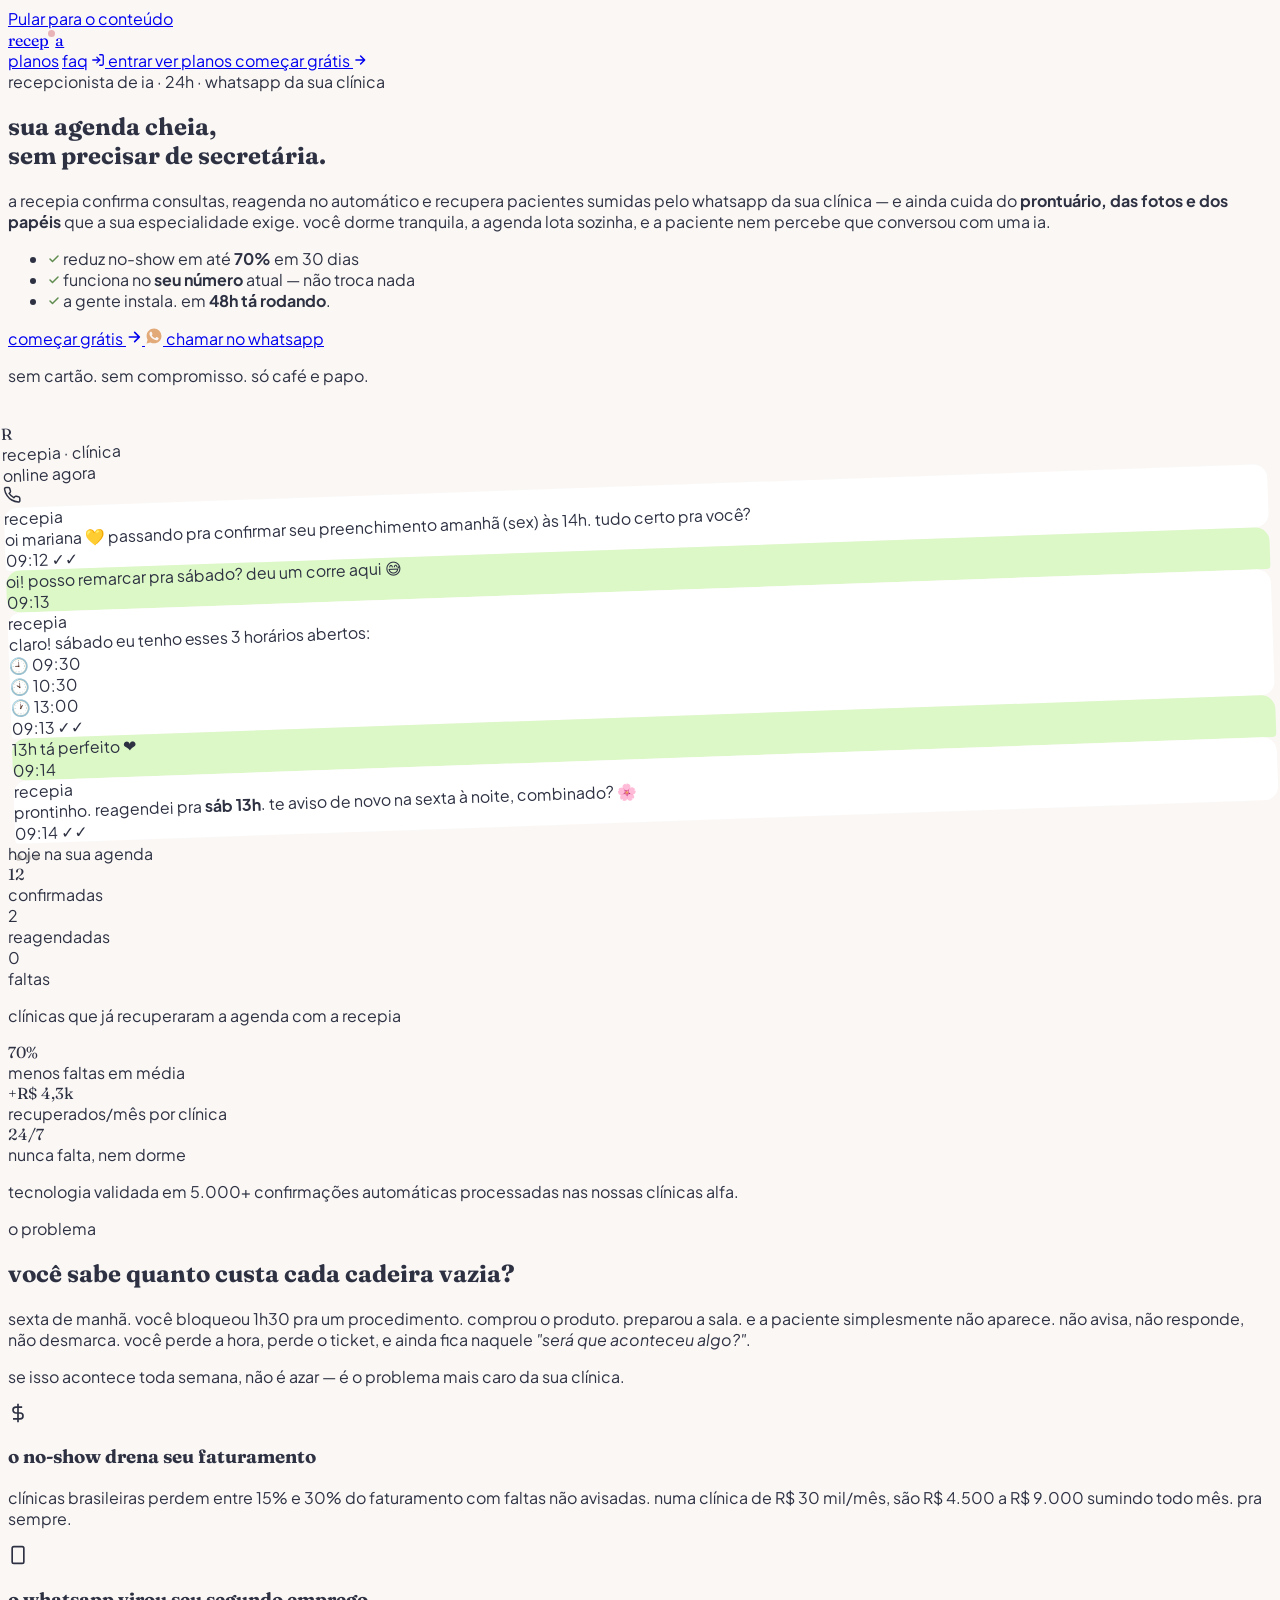
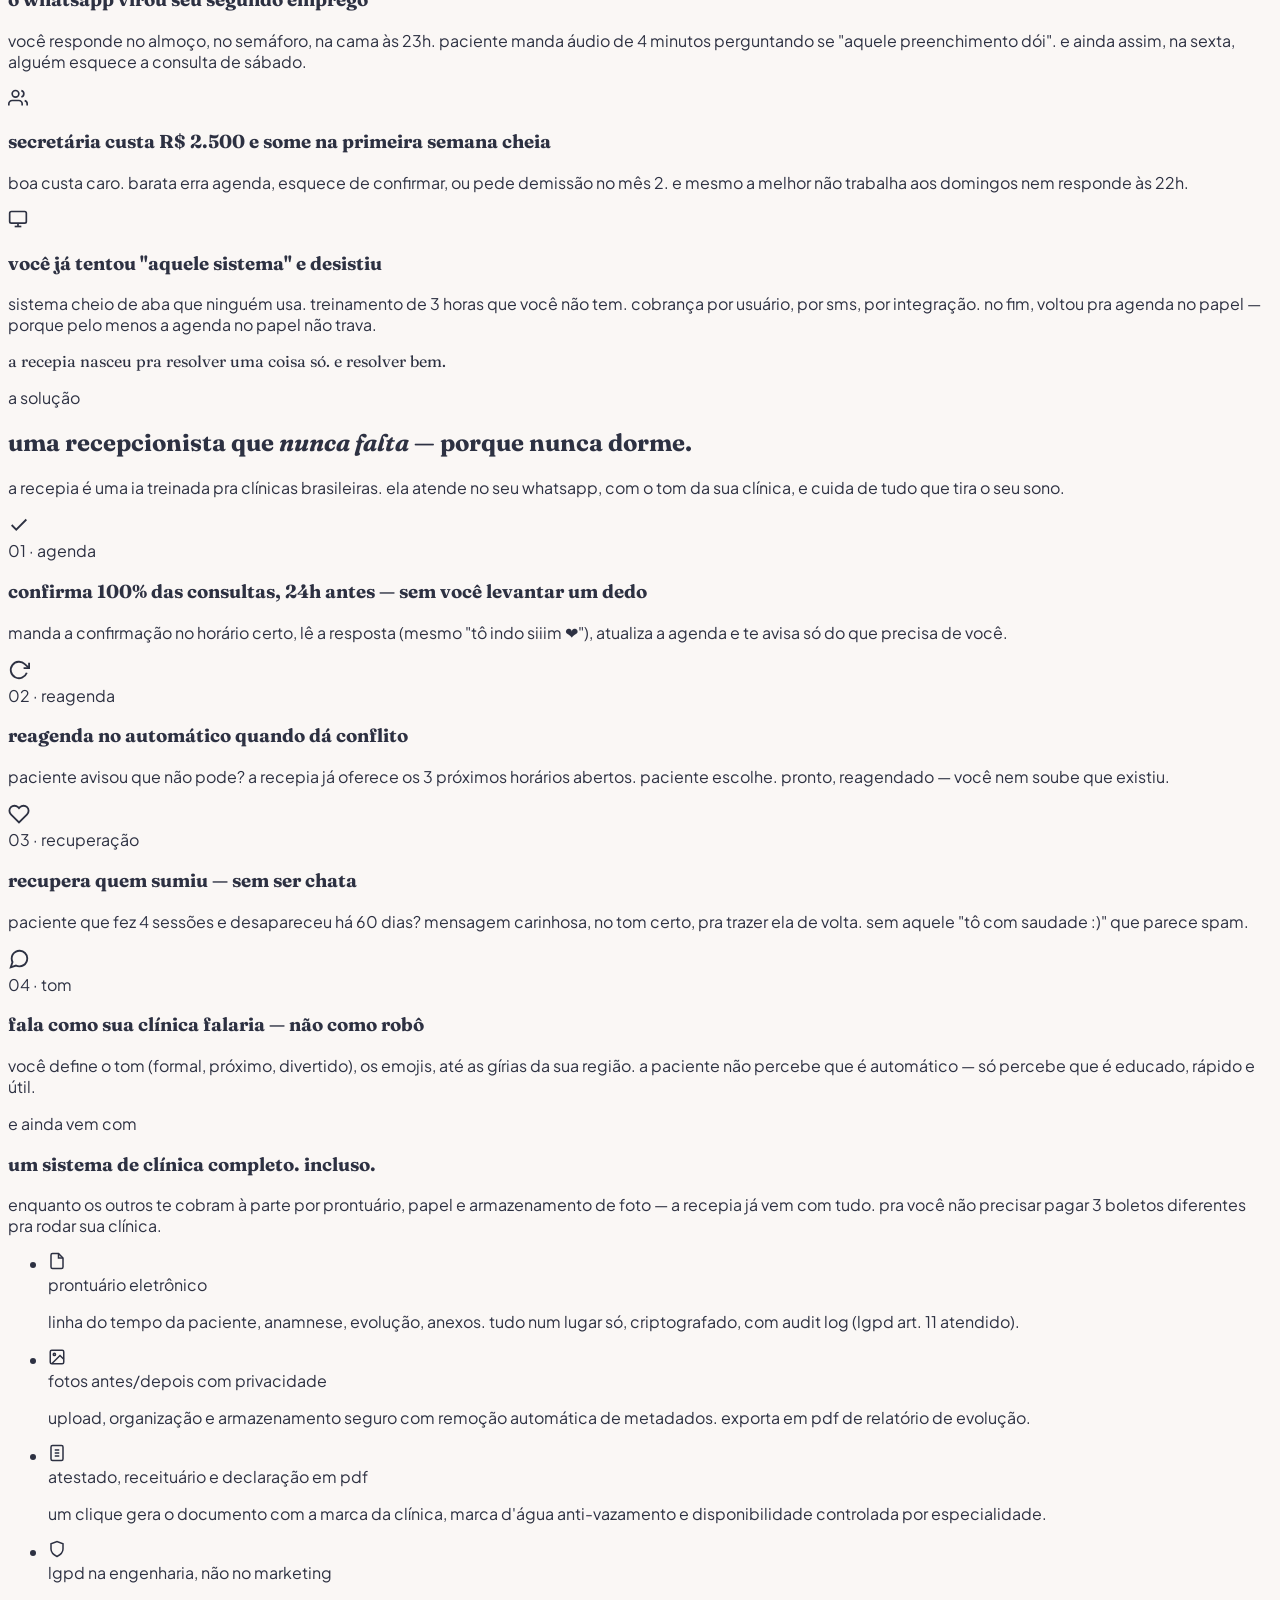
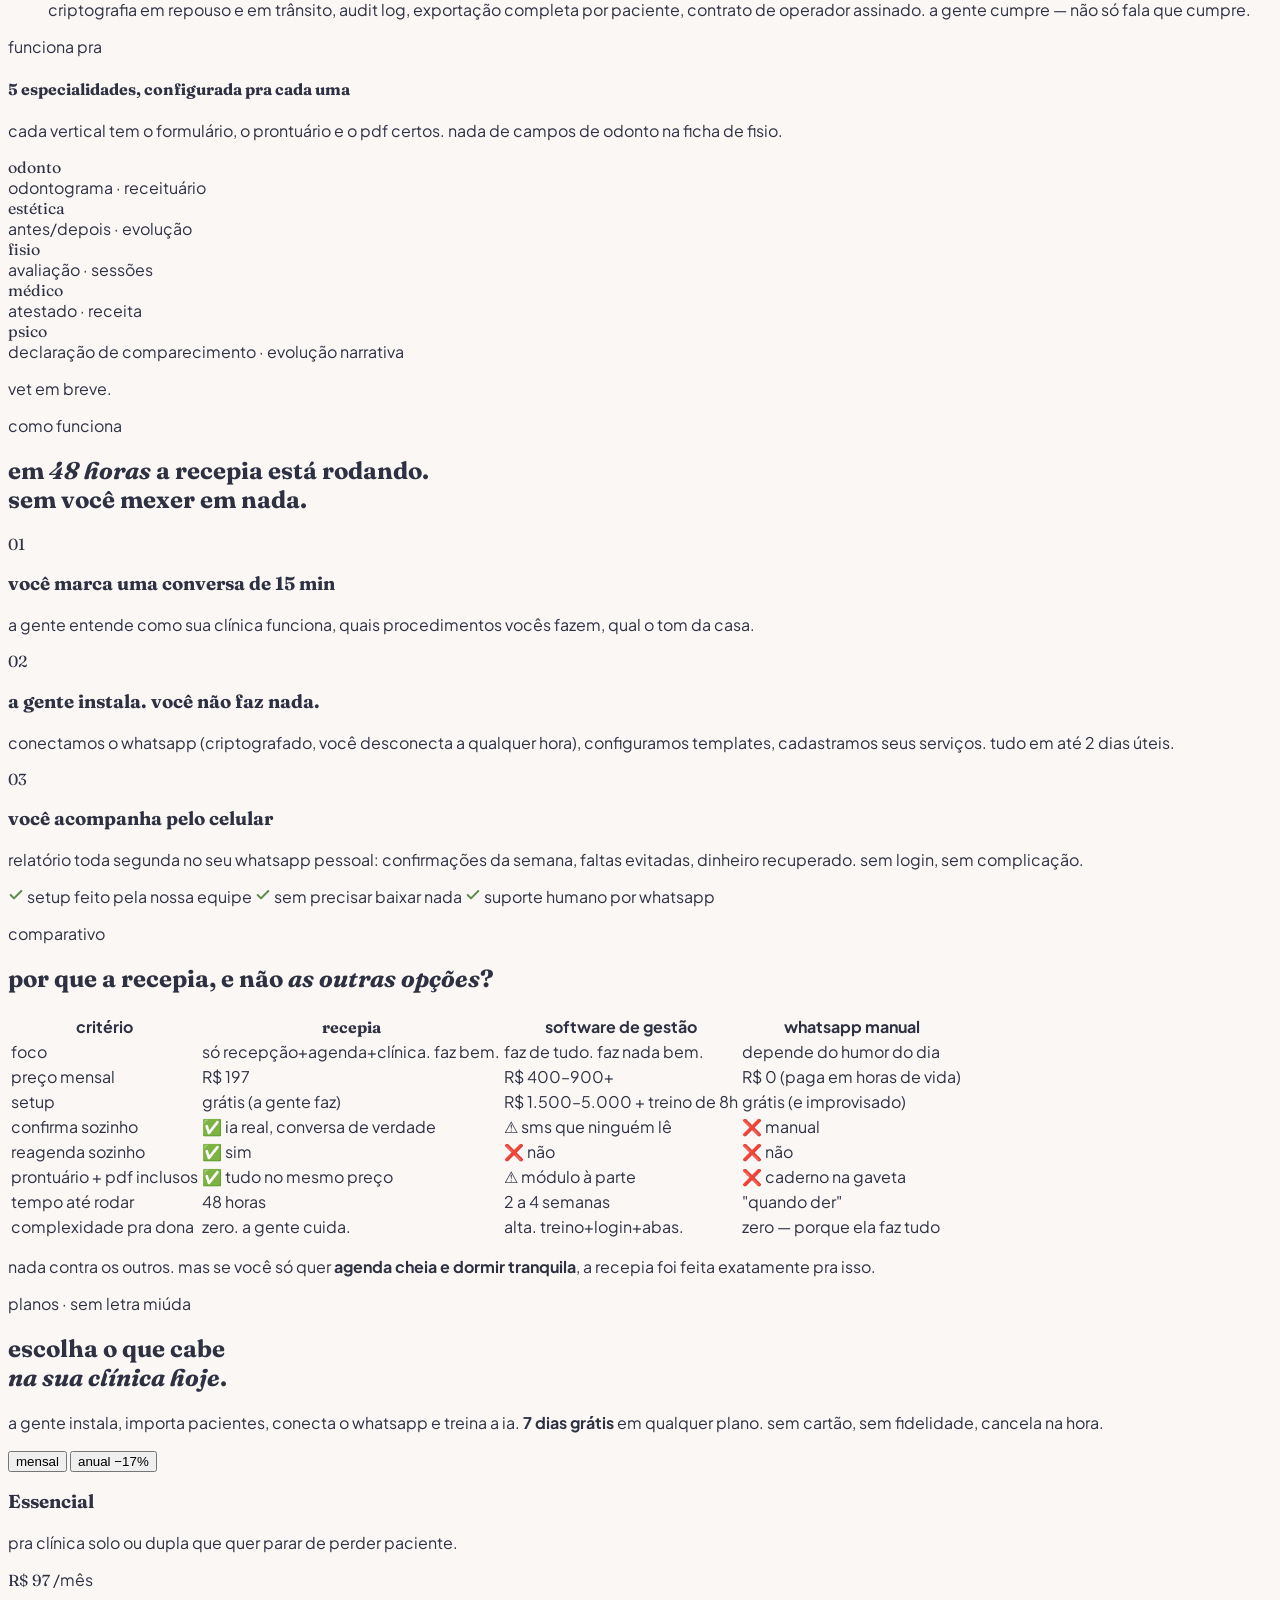
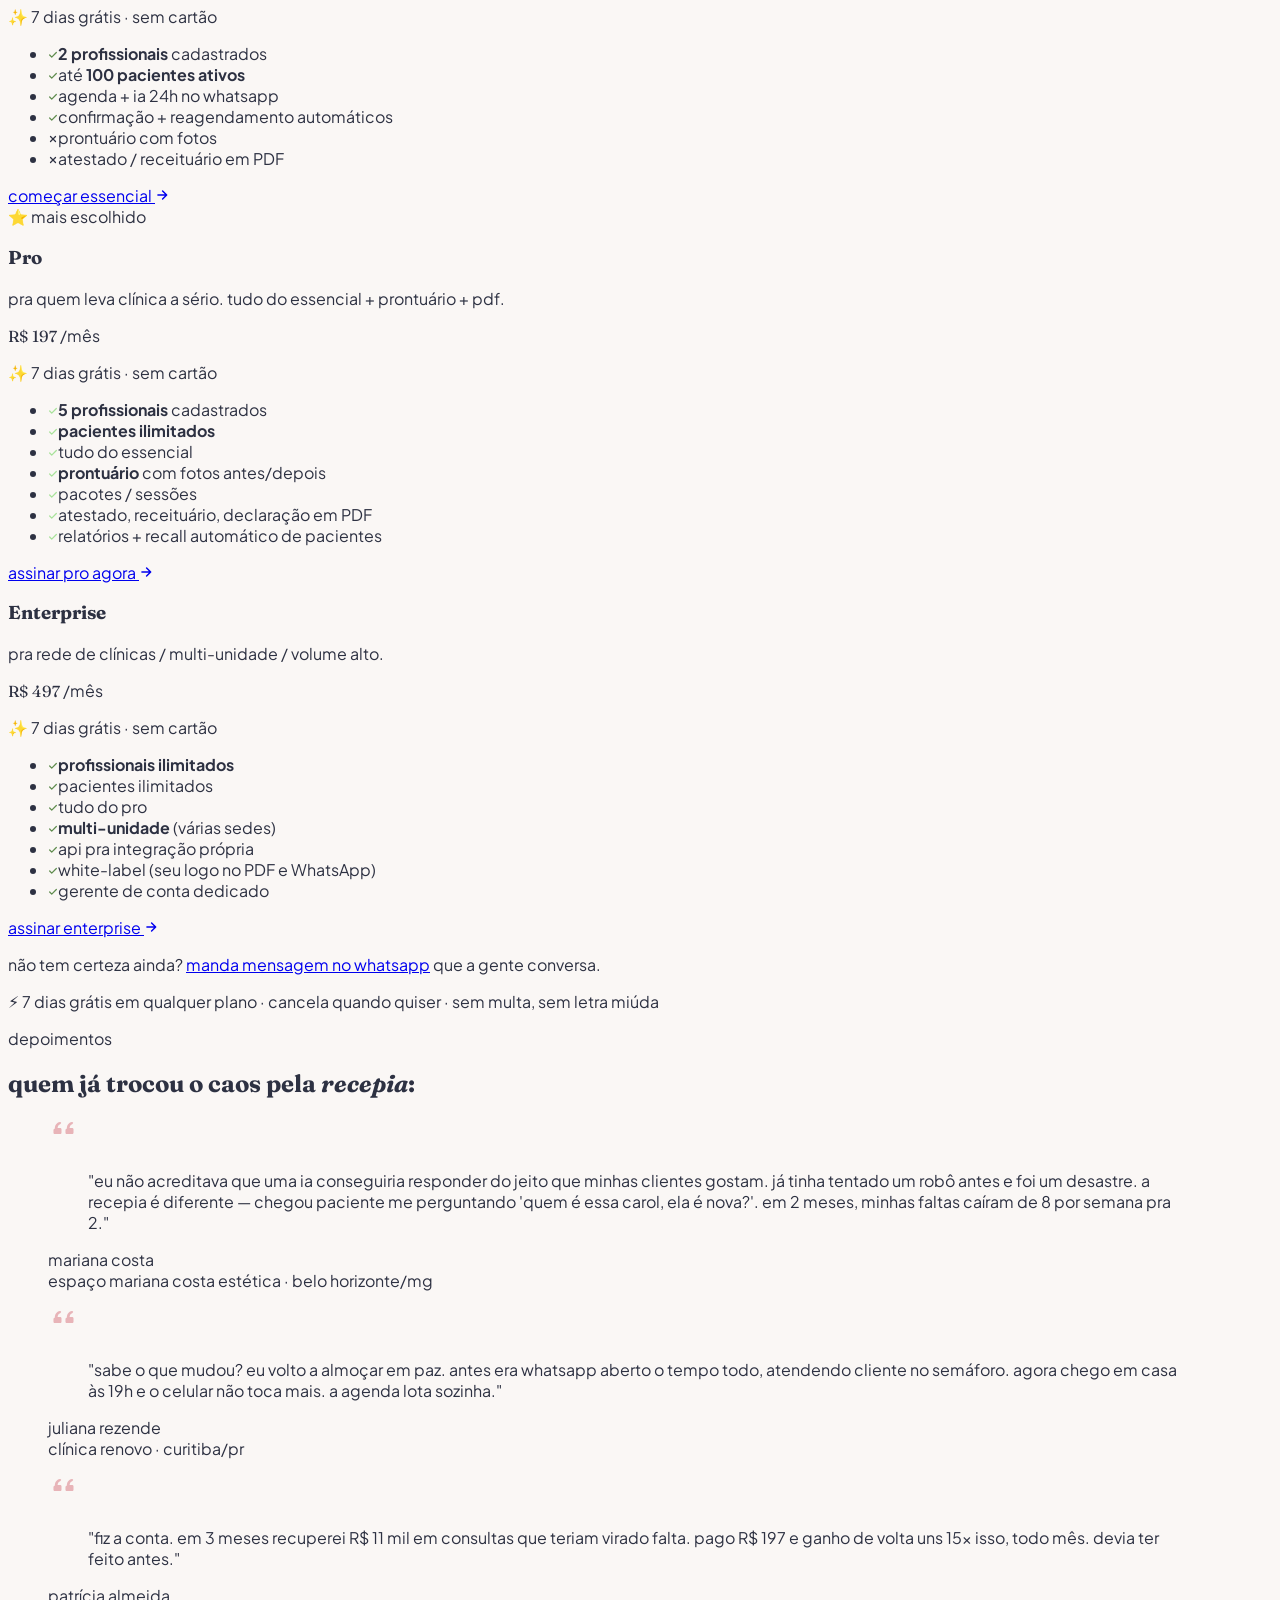
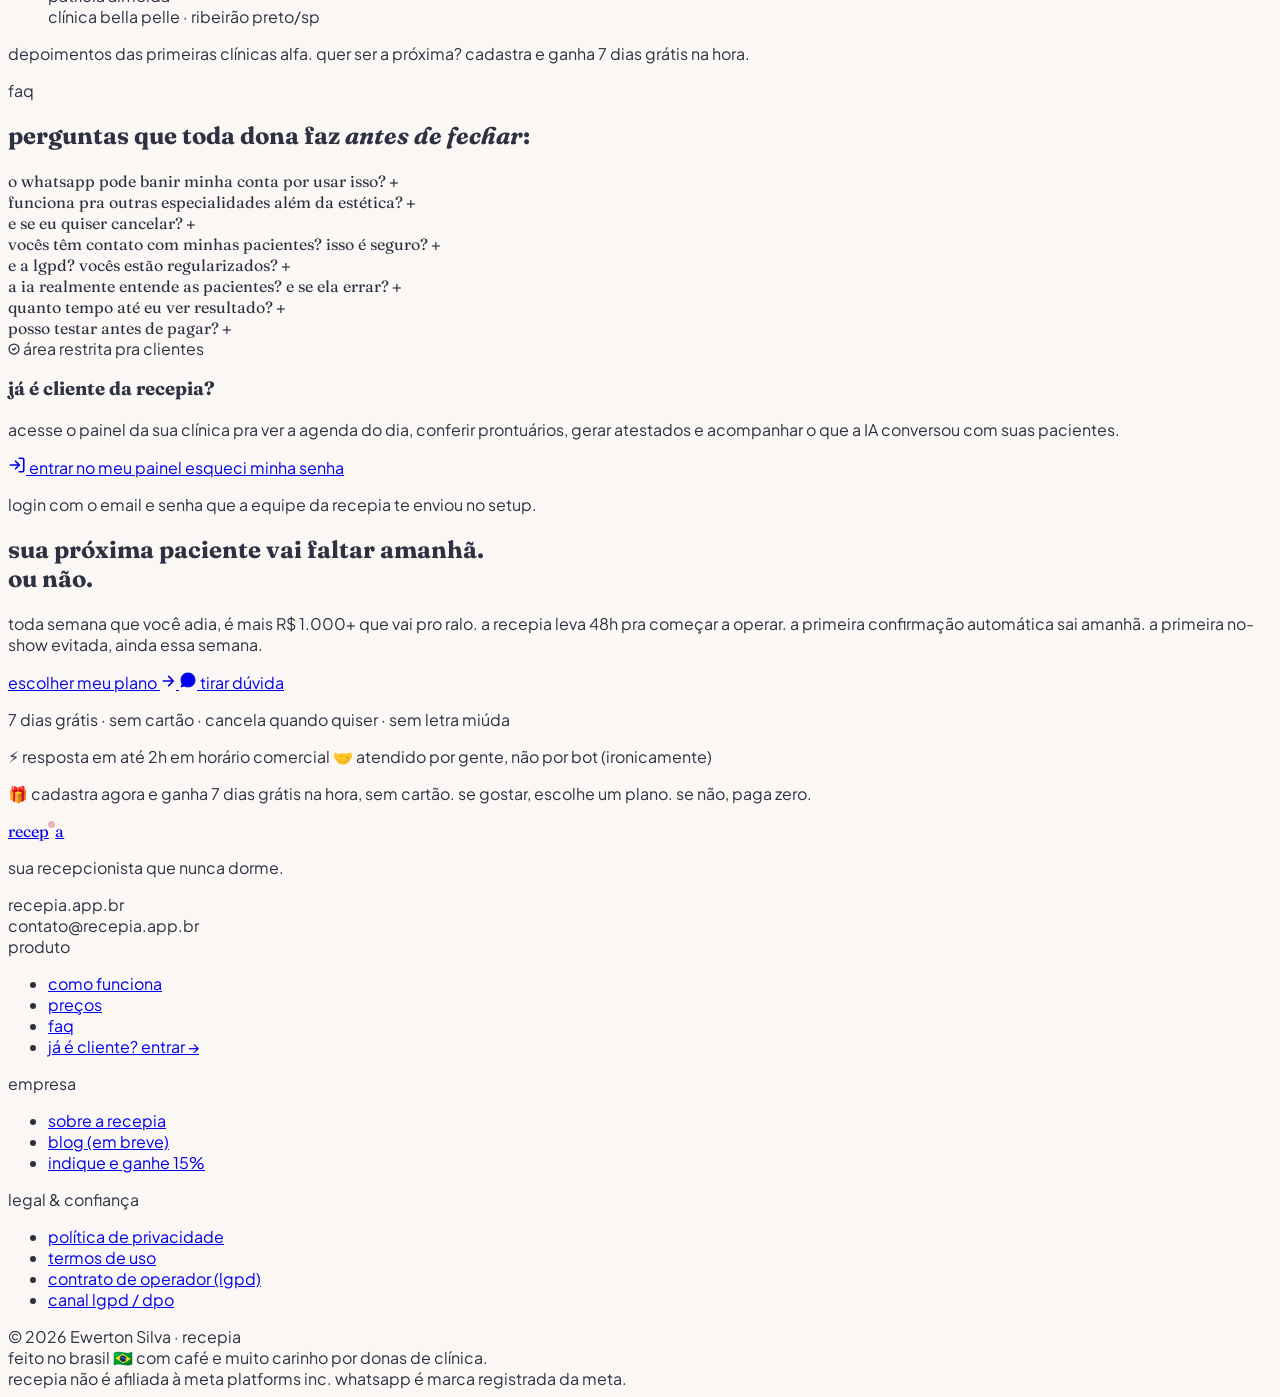
==== commit 2ad1f08f: "feat: complete Recepia production setup and AI failover" ====
--- a/recepia/landing/index.html
+++ b/recepia/landing/index.html
@@ -1,5 +1,5 @@
 <!doctype html>
-<html lang="pt-BR">
+<html lang="pt-BR" class="recepia-public">
 <head>
 <meta charset="utf-8" />
 <meta name="viewport" content="width=device-width, initial-scale=1, viewport-fit=cover" />
@@ -33,7 +33,7 @@
 <link rel="icon" type="image/svg+xml" href="data:image/svg+xml,%3Csvg xmlns='http://www.w3.org/2000/svg' viewBox='0 0 100 100'%3E%3Ccircle cx='50' cy='50' r='40' fill='%23E8B4B8'/%3E%3Ctext x='50' y='62' text-anchor='middle' font-family='Georgia' font-size='40' fill='%23fff'%3Er%3C/text%3E%3C/svg%3E">
 
 <!-- Theme color (browser bar mobile) -->
-<meta name="theme-color" content="#E8B4B8">
+<meta name="theme-color" content="#141210">
 
 <!-- Plausible Analytics (LGPD-friendly, sem cookies) -->
 <!-- TODO: trocar 'app.recepia.app.br' pelo domínio definido no painel Plausible -->
@@ -90,6 +90,7 @@
   .phone-tilt { transform: rotate(-2deg); transition: transform .4s ease; }
   .phone-tilt:hover { transform: rotate(0deg); }
 </style>
+<link rel="stylesheet" href="/recepia.theme.css?v=graphite-1">
 </head>
 <body class="bg-cream text-graphite">
 
@@ -162,7 +163,7 @@
           <svg width="16" height="16" viewBox="0 0 24 24" fill="none" stroke="currentColor" stroke-width="2.5" stroke-linecap="round" stroke-linejoin="round"><path d="M5 12h14M13 5l7 7-7 7"/></svg>
         </a>
         <a href="https://wa.me/5584999004403?text=oi%2C%20quero%20saber%20mais%20da%20recepia" target="_blank" rel="noopener" class="inline-flex items-center gap-2 px-5 py-3 rounded-full bg-white text-graphite font-medium ring-1 ring-graphite/15 hover:ring-graphite/40 transition">
-          <svg width="18" height="18" viewBox="0 0 24 24" fill="#25D366"><path d="M12.04 2c-5.46 0-9.91 4.45-9.91 9.91 0 1.75.46 3.45 1.32 4.95L2.05 22l5.25-1.38a9.87 9.87 0 0 0 4.74 1.21h.01c5.46 0 9.91-4.45 9.91-9.91a9.86 9.86 0 0 0-2.9-7.01A9.82 9.82 0 0 0 12.04 2zm5.79 14.18c-.25.69-1.43 1.31-1.99 1.4-.51.08-1.16.11-1.87-.12-.43-.14-.99-.32-1.7-.63-2.99-1.29-4.95-4.3-5.1-4.5-.15-.2-1.22-1.62-1.22-3.09s.77-2.19 1.05-2.49c.27-.3.6-.37.8-.37h.58c.18 0 .43-.07.67.51.25.6.85 2.07.92 2.22.08.15.13.32.03.52-.1.2-.15.32-.3.5-.15.18-.32.4-.45.54-.15.15-.3.31-.13.61.18.3.78 1.29 1.68 2.09 1.16 1.03 2.13 1.35 2.43 1.5.3.15.47.13.65-.08.18-.2.75-.87.95-1.17.2-.3.4-.25.67-.15.27.1 1.74.82 2.04.97.3.15.5.22.57.35.08.13.08.74-.17 1.43z"/></svg>
+          <svg width="18" height="18" viewBox="0 0 24 24" fill="#e3aa79"><path d="M12.04 2c-5.46 0-9.91 4.45-9.91 9.91 0 1.75.46 3.45 1.32 4.95L2.05 22l5.25-1.38a9.87 9.87 0 0 0 4.74 1.21h.01c5.46 0 9.91-4.45 9.91-9.91a9.86 9.86 0 0 0-2.9-7.01A9.82 9.82 0 0 0 12.04 2zm5.79 14.18c-.25.69-1.43 1.31-1.99 1.4-.51.08-1.16.11-1.87-.12-.43-.14-.99-.32-1.7-.63-2.99-1.29-4.95-4.3-5.1-4.5-.15-.2-1.22-1.62-1.22-3.09s.77-2.19 1.05-2.49c.27-.3.6-.37.8-.37h.58c.18 0 .43-.07.67.51.25.6.85 2.07.92 2.22.08.15.13.32.03.52-.1.2-.15.32-.3.5-.15.18-.32.4-.45.54-.15.15-.3.31-.13.61.18.3.78 1.29 1.68 2.09 1.16 1.03 2.13 1.35 2.43 1.5.3.15.47.13.65-.08.18-.2.75-.87.95-1.17.2-.3.4-.25.67-.15.27.1 1.74.82 2.04.97.3.15.5.22.57.35.08.13.08.74-.17 1.43z"/></svg>
           chamar no whatsapp
         </a>
       </div>
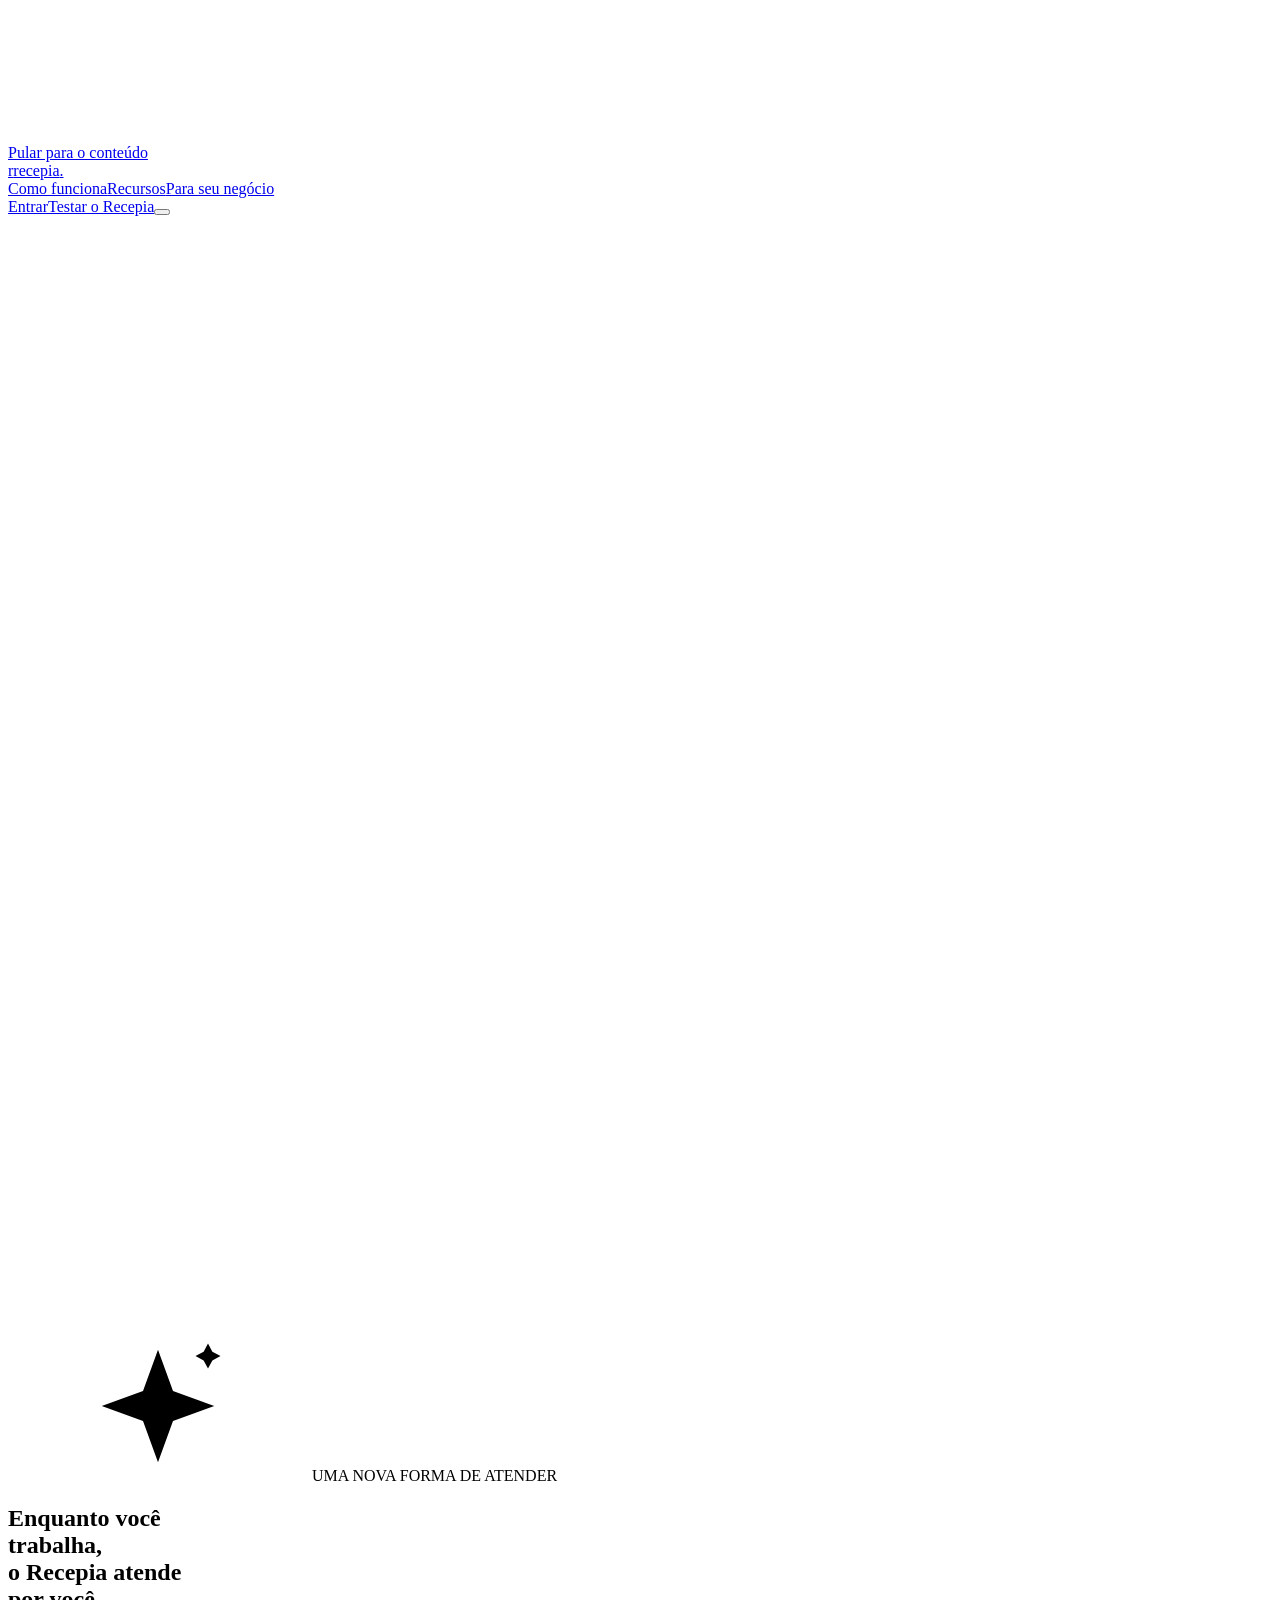
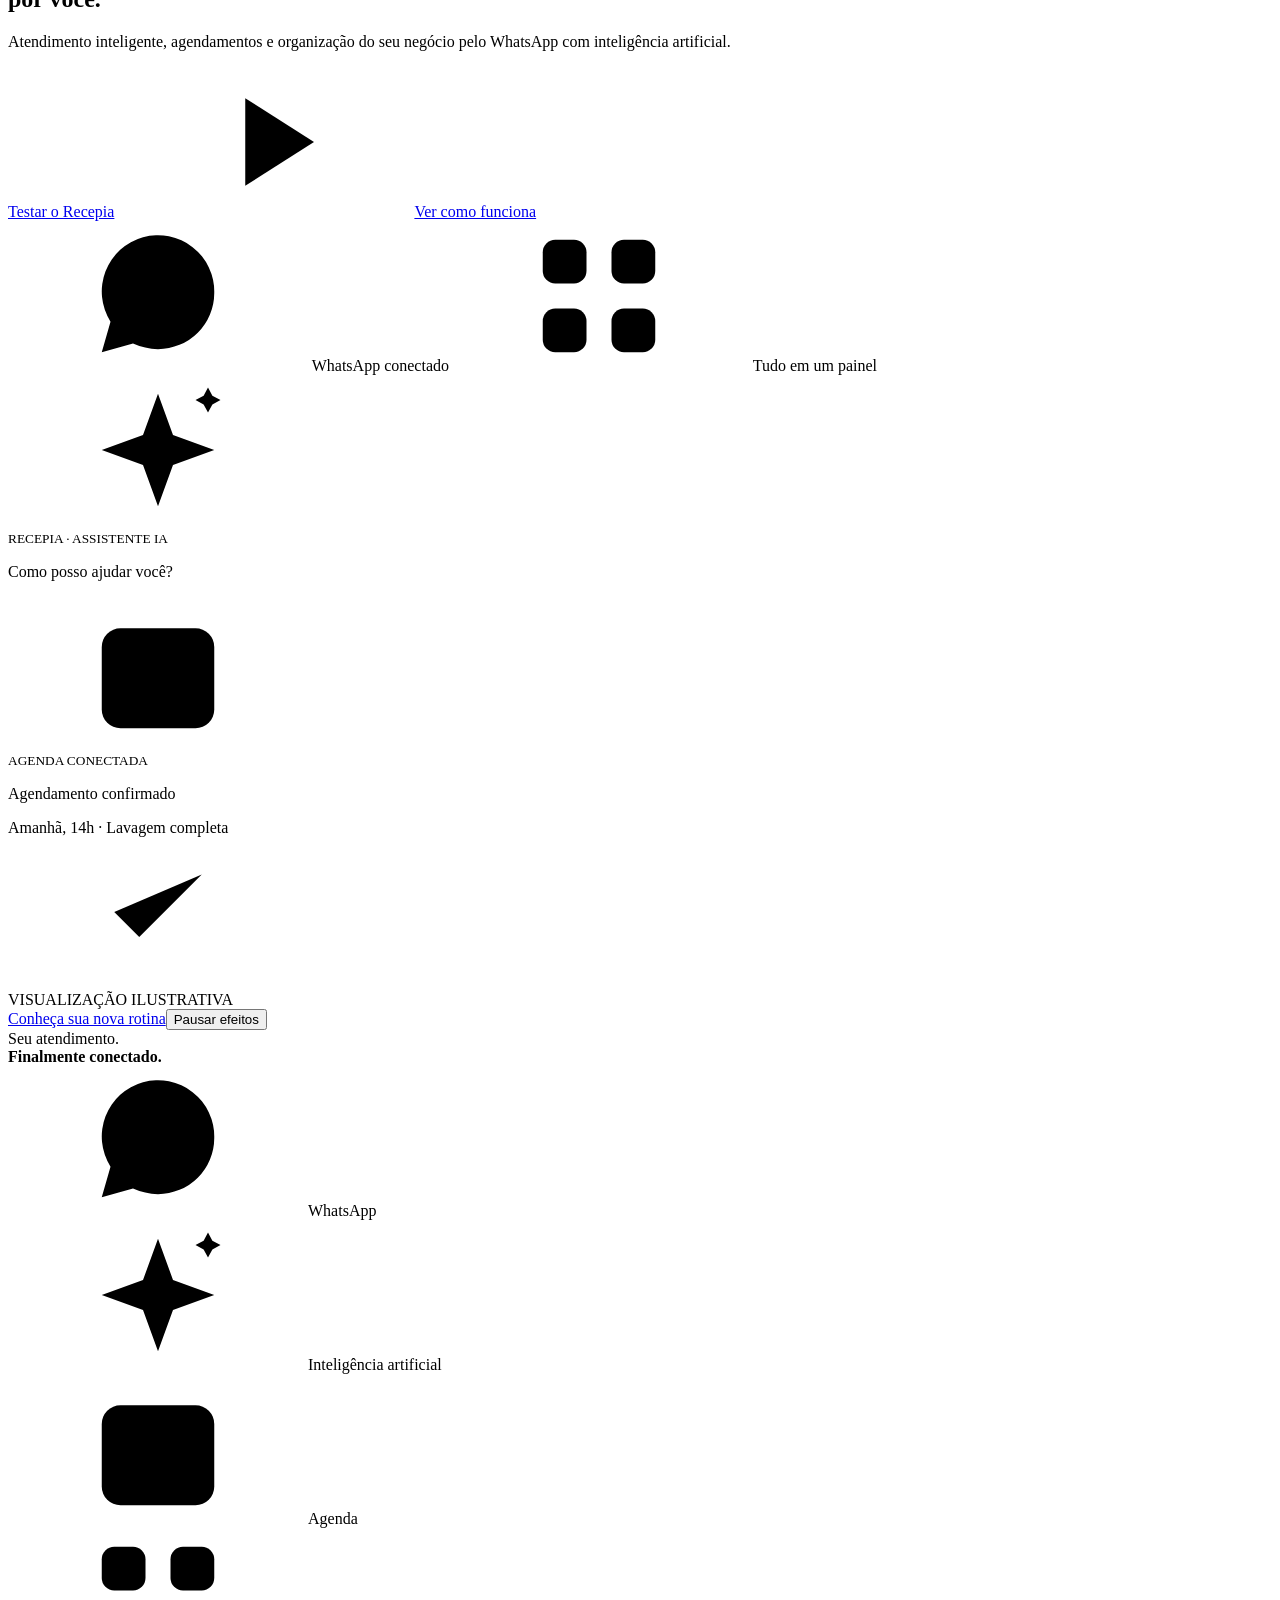
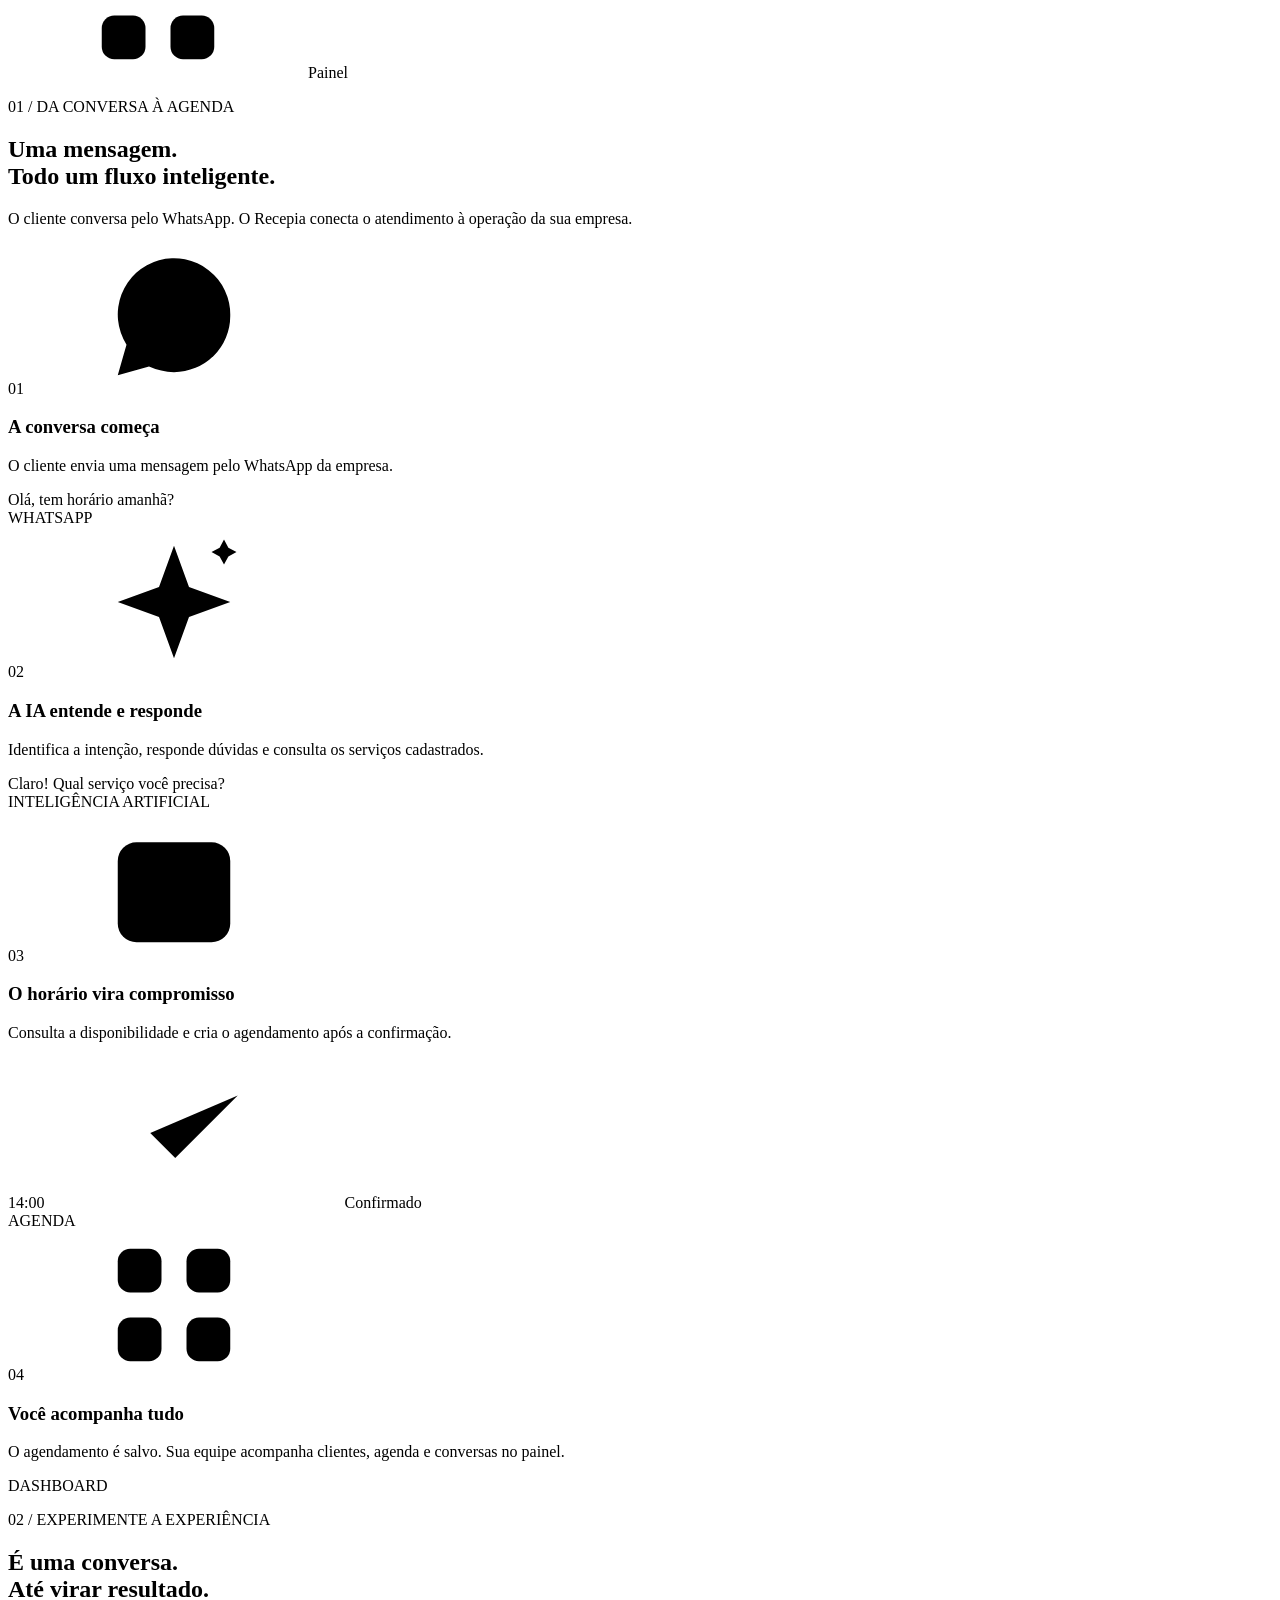
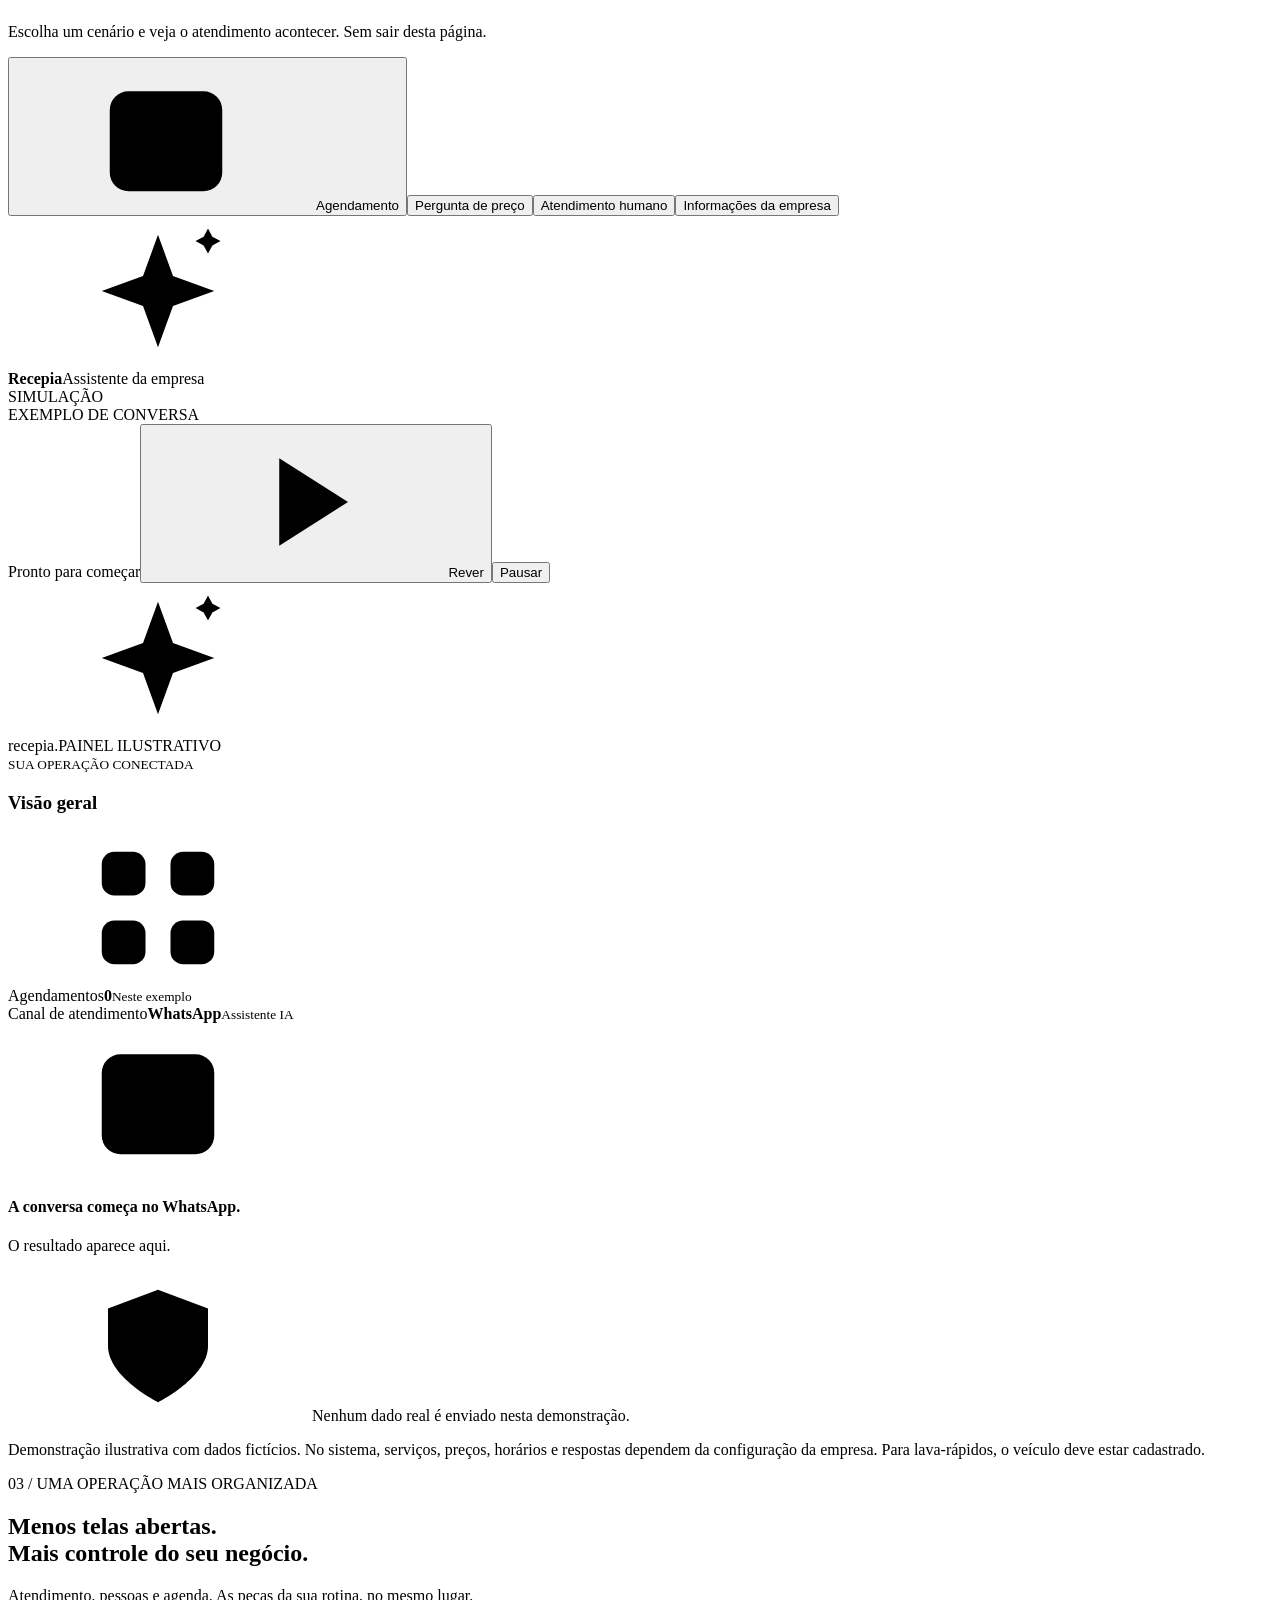
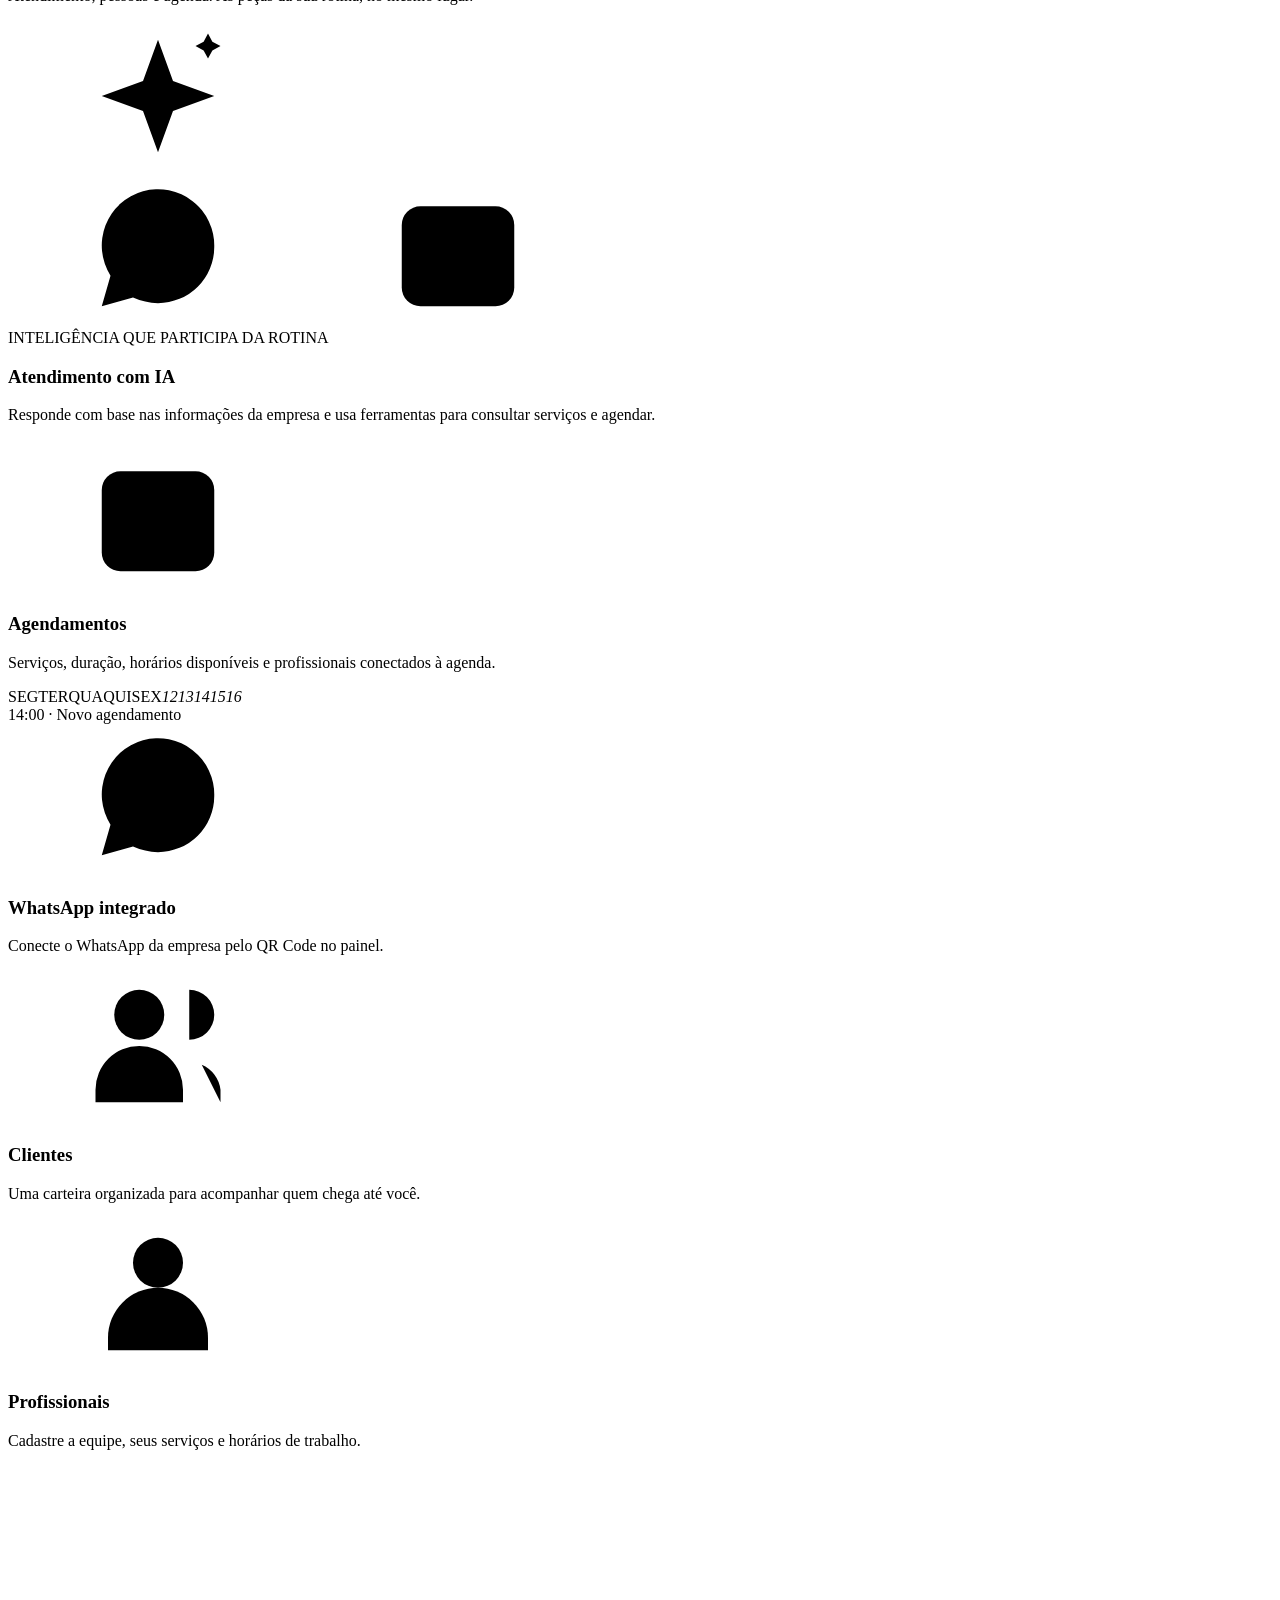
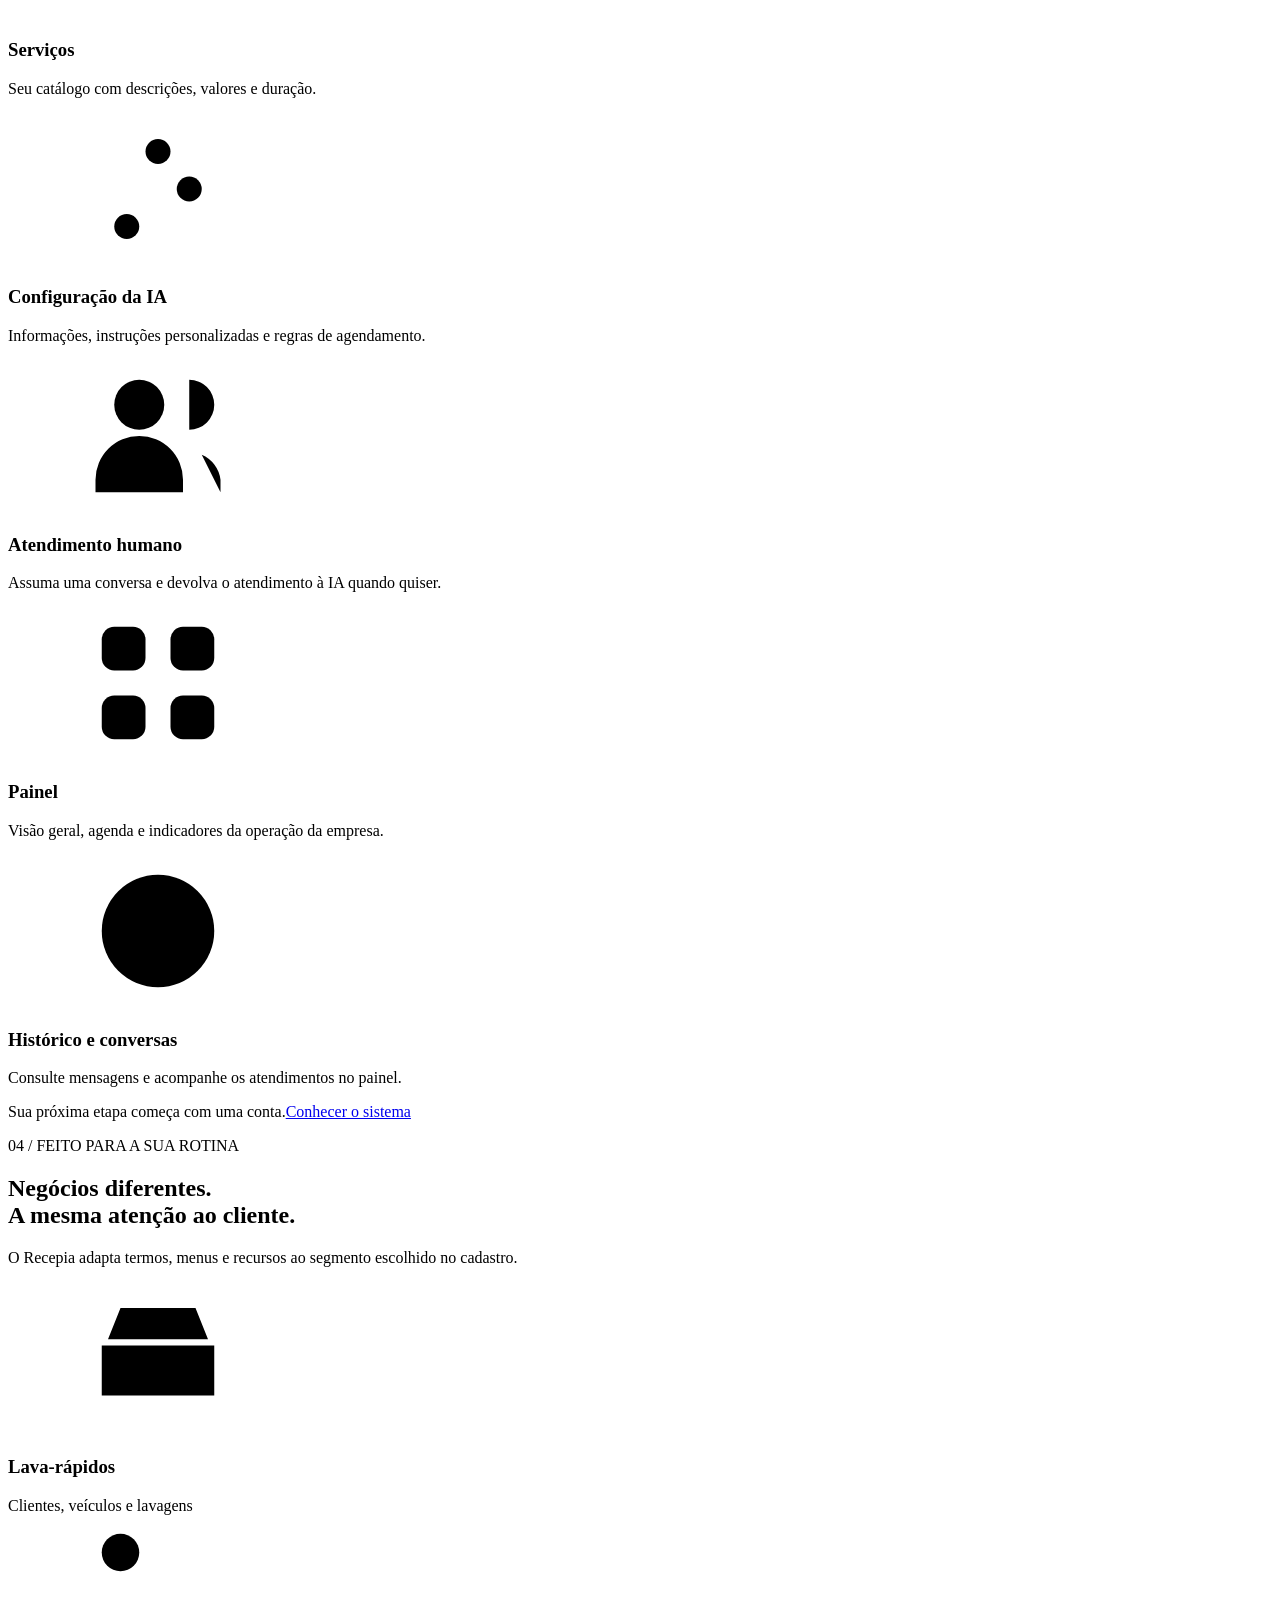
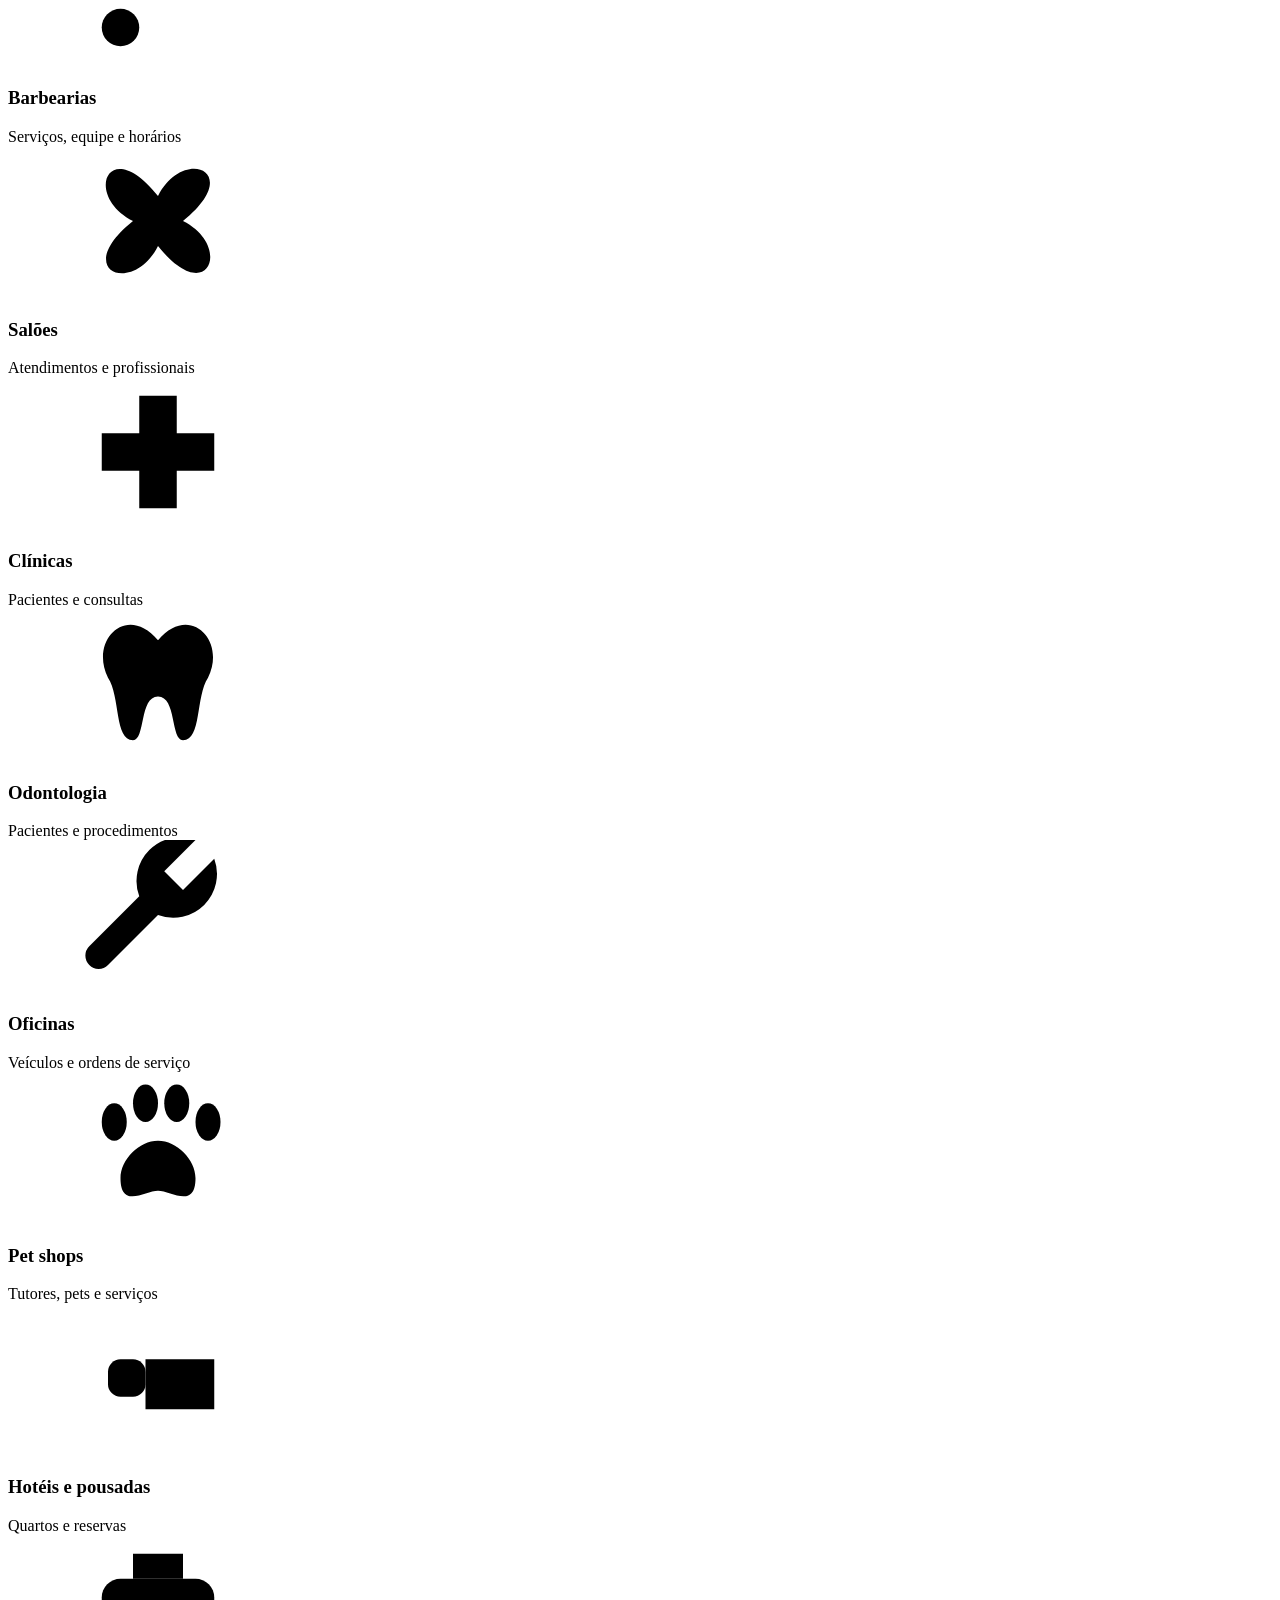
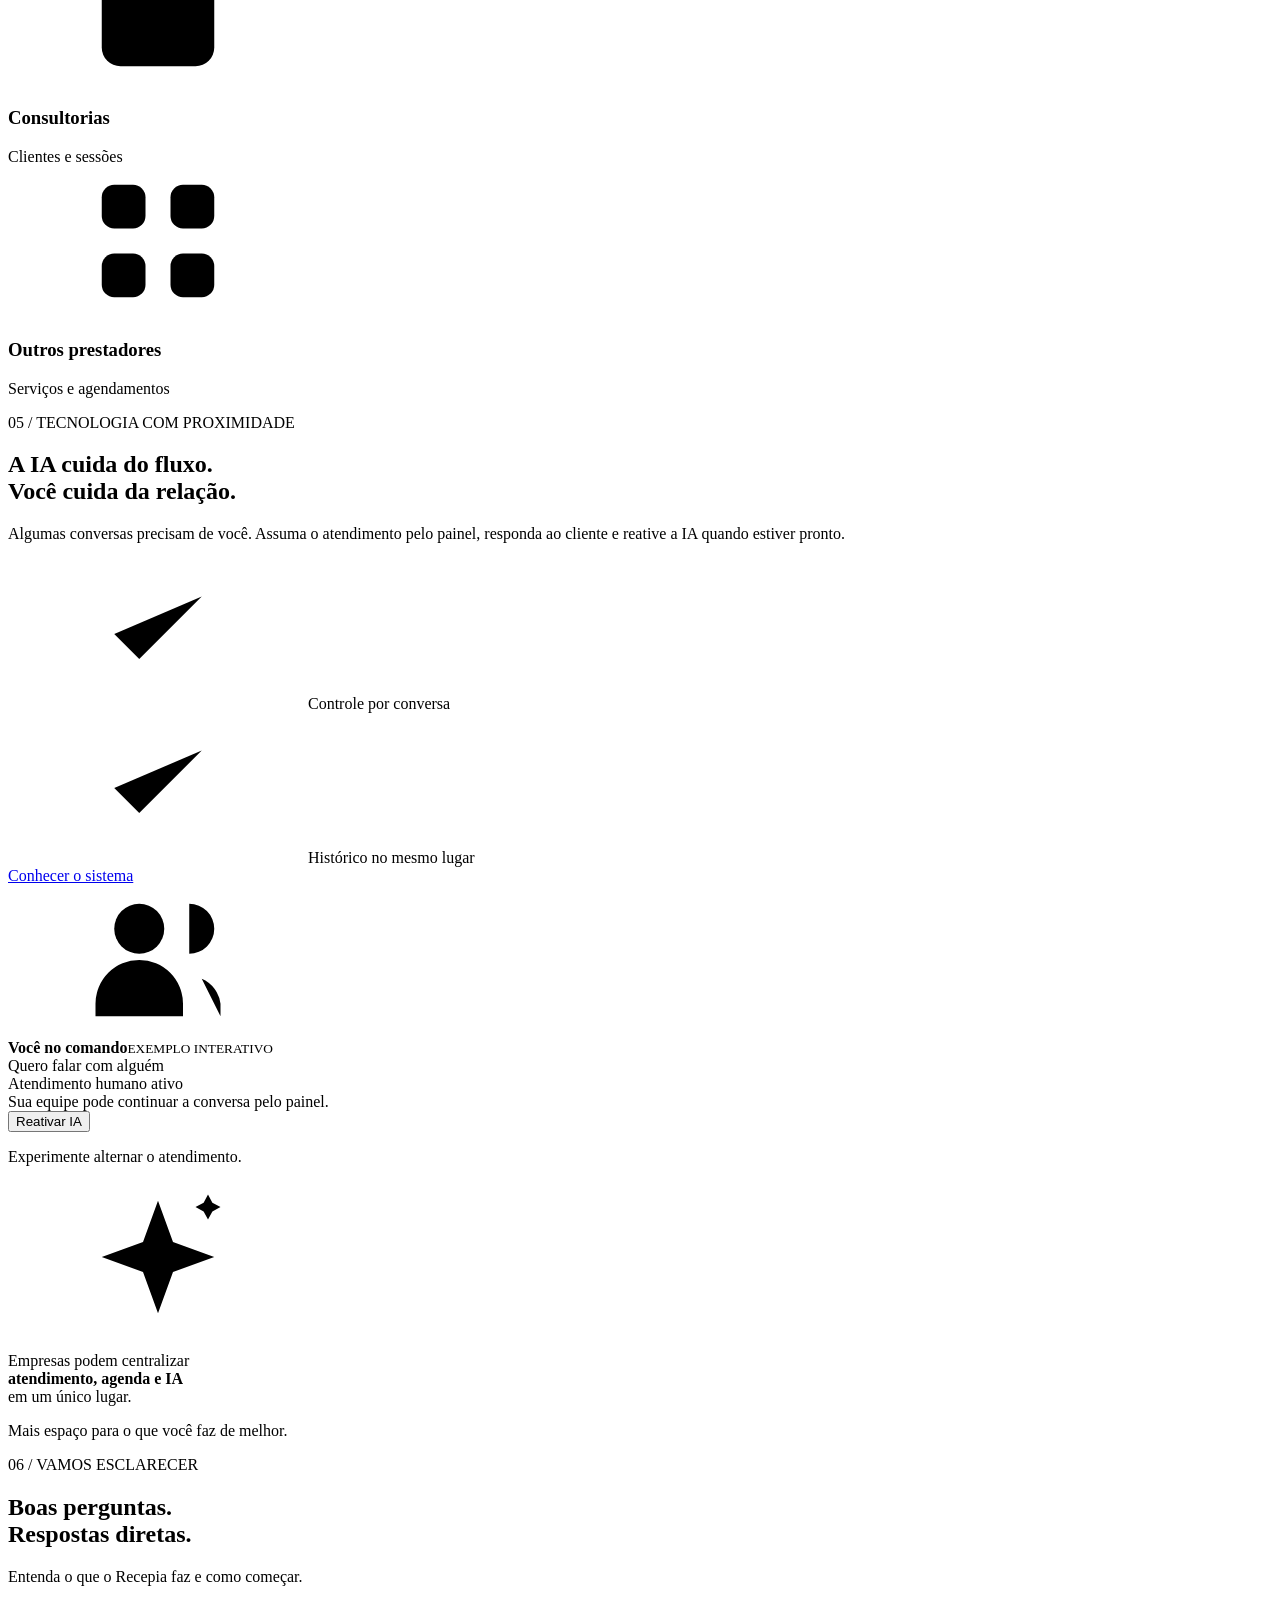
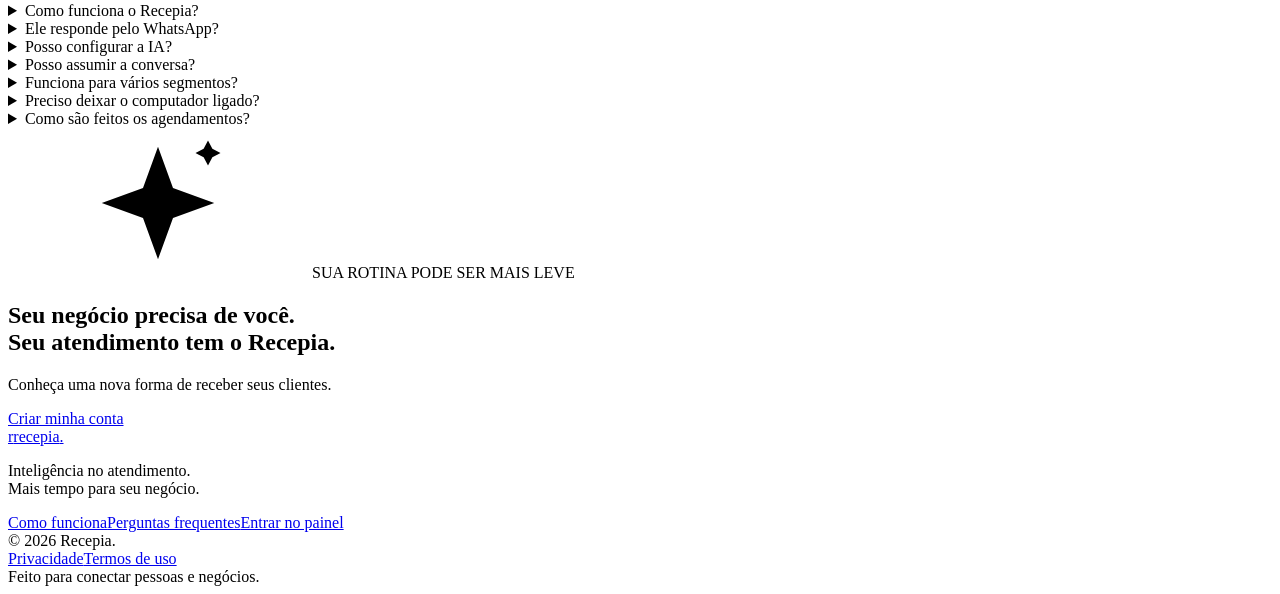
==== commit caec0321: "feat: integrate Recepia premium landing v1" ====
--- a/recepia/landing/index.html
+++ b/recepia/landing/index.html
@@ -1,917 +1,149 @@
 <!doctype html>
-<html lang="pt-BR" class="recepia-public">
+<html lang="pt-BR">
 <head>
-<meta charset="utf-8" />
-<meta name="viewport" content="width=device-width, initial-scale=1, viewport-fit=cover" />
-
-<!-- Primary -->
-<title>Recepia — sua agenda cheia, sem precisar de secretária</title>
-<meta name="description" content="A recepia confirma consultas, reagenda, recupera pacientes sumidas e organiza prontuário, fotos e PDFs — pelo WhatsApp da sua clínica, 24h por dia. 7 dias grátis, sem cartão.">
-<meta name="keywords" content="recepcionista IA, secretária virtual, agendamento WhatsApp clínica, sistema clínica odontologia, prontuário eletrônico, no-show, confirmação consulta">
-<meta name="author" content="Recepia Tecnologia Ltda">
-<meta name="robots" content="index,follow">
-<link rel="canonical" href="https://app.recepia.app.br/">
-
-<!-- Open Graph (Facebook, LinkedIn, WhatsApp preview) -->
-<meta property="og:type" content="website">
-<meta property="og:url" content="https://app.recepia.app.br/">
-<meta property="og:title" content="Recepia — sua agenda cheia, sem precisar de secretária">
-<meta property="og:description" content="Recepcionista de IA que cuida da agenda, do prontuário e do papel da sua clínica. 24h, no WhatsApp. 7 dias grátis.">
-<meta property="og:image" content="https://app.recepia.app.br/static-landing/og-image.png">
-<meta property="og:image:width" content="1200">
-<meta property="og:image:height" content="630">
-<meta property="og:locale" content="pt_BR">
-<meta property="og:site_name" content="Recepia">
-
-<!-- Twitter Card -->
-<meta name="twitter:card" content="summary_large_image">
-<meta name="twitter:title" content="Recepia — sua agenda cheia, sem precisar de secretária">
-<meta name="twitter:description" content="Recepcionista de IA para clínicas, no WhatsApp. 7 dias grátis.">
-<meta name="twitter:image" content="https://app.recepia.app.br/static-landing/og-image.png">
-
-<!-- Favicon (SVG inline pra não depender de arquivo) -->
-<link rel="icon" type="image/svg+xml" href="data:image/svg+xml,%3Csvg xmlns='http://www.w3.org/2000/svg' viewBox='0 0 100 100'%3E%3Ccircle cx='50' cy='50' r='40' fill='%23E8B4B8'/%3E%3Ctext x='50' y='62' text-anchor='middle' font-family='Georgia' font-size='40' fill='%23fff'%3Er%3C/text%3E%3C/svg%3E">
-
-<!-- Theme color (browser bar mobile) -->
-<meta name="theme-color" content="#141210">
-
-<!-- Plausible Analytics (LGPD-friendly, sem cookies) -->
-<!-- TODO: trocar 'app.recepia.app.br' pelo domínio definido no painel Plausible -->
-<script defer data-domain="app.recepia.app.br" src="https://plausible.io/js/script.tagged-events.outbound-links.js"></script>
-<script>window.plausible = window.plausible || function() { (window.plausible.q = window.plausible.q || []).push(arguments) }</script>
-
-<!-- Schema.org JSON-LD (SoftwareApplication) -->
-<script type="application/ld+json">
-{
-  "@context": "https://schema.org",
-  "@type": "SoftwareApplication",
-  "name": "Recepia",
-  "description": "Recepcionista de IA para clínicas — agenda, prontuário e WhatsApp em um só lugar.",
-  "applicationCategory": "BusinessApplication",
-  "operatingSystem": "Web",
-  "url": "https://app.recepia.app.br/",
-  "offers": [
-    {"@type": "Offer", "name": "Essencial", "price": "97.00", "priceCurrency": "BRL", "url": "https://app.recepia.app.br/cadastro"},
-    {"@type": "Offer", "name": "Pro", "price": "197.00", "priceCurrency": "BRL", "url": "https://app.recepia.app.br/cadastro"},
-    {"@type": "Offer", "name": "Enterprise", "price": "497.00", "priceCurrency": "BRL", "url": "https://app.recepia.app.br/cadastro"}
-  ],
-  "provider": {
-    "@type": "Organization",
-    "name": "Recepia Tecnologia Ltda",
-    "url": "https://app.recepia.app.br/"
-  }
-}
-</script>
-
-<link rel="preconnect" href="https://fonts.googleapis.com">
-<link rel="preconnect" href="https://fonts.gstatic.com" crossorigin>
-<link href="https://fonts.googleapis.com/css2?family=Fraunces:ital,opsz,wght@0,9..144,400;0,9..144,500;0,9..144,600;0,9..144,700;1,9..144,400&family=Plus+Jakarta+Sans:wght@400;500;600;700&display=swap" rel="stylesheet">
-<link rel="stylesheet" href="/recepia.tailwind.css">
-<style>
-  html { scroll-behavior: smooth; }
-  body { font-family: 'Plus Jakarta Sans', system-ui, sans-serif; color: #2D3142; background: #FAF7F5; -webkit-font-smoothing: antialiased; }
-  .font-display { font-family: 'Fraunces', Georgia, serif; font-optical-sizing: auto; }
-  /* pingo rosé no i de "recepia" */
-  .logo-dot { display: inline-block; width: 0.42em; height: 0.42em; border-radius: 999px; background: #E8B4B8; vertical-align: 0.55em; margin-left: -0.05em; margin-right: 0.02em; }
-  /* whatsapp bubble */
-  .bubble-in  { background:#fff; border-radius: 14px 14px 14px 4px; }
-  .bubble-out { background:#dcf8c6; border-radius: 14px 14px 4px 14px; }
-  .typing span { display:inline-block; width:6px; height:6px; border-radius:999px; background:#7A7570; opacity:.4; animation: typing 1.2s infinite; }
-  .typing span:nth-child(2){ animation-delay:.2s }
-  .typing span:nth-child(3){ animation-delay:.4s }
-  @keyframes typing { 0%,60%,100%{ opacity:.4; transform:translateY(0) } 30%{ opacity:1; transform:translateY(-3px) } }
-  /* paper texture pra fundos warm */
-  .grain { background-image: radial-gradient(rgba(45,49,66,0.05) 1px, transparent 1px); background-size: 18px 18px; }
-  details > summary { list-style: none; cursor: pointer; }
-  details > summary::-webkit-details-marker { display: none; }
-  details[open] .faq-plus { transform: rotate(45deg); }
-  .faq-plus { transition: transform .2s ease; }
-  /* mockup tilt */
-  .phone-tilt { transform: rotate(-2deg); transition: transform .4s ease; }
-  .phone-tilt:hover { transform: rotate(0deg); }
-</style>
-<link rel="stylesheet" href="/recepia.theme.css?v=graphite-1">
+  <meta charset="utf-8">
+  <meta name="viewport" content="width=device-width, initial-scale=1">
+  <meta name="theme-color" content="#080b14">
+  <title>Recepia — Atendimento e agendamentos com IA no WhatsApp</title>
+  <meta name="description" content="Enquanto você trabalha, o Recepia atende por você. Inteligência artificial no WhatsApp, agendamentos e gestão do seu negócio em um único painel.">
+  <link rel="canonical" href="https://recepia.132-226-243-173.sslip.io/">
+  <meta property="og:type" content="website">
+  <meta property="og:locale" content="pt_BR">
+  <meta property="og:site_name" content="Recepia">
+  <meta property="og:title" content="Enquanto você trabalha, o Recepia atende por você.">
+  <meta property="og:description" content="Atendimento inteligente, agendamentos e organização do seu negócio pelo WhatsApp com inteligência artificial.">
+  <meta property="og:url" content="https://recepia.132-226-243-173.sslip.io/">
+  <meta name="twitter:card" content="summary">
+  <meta name="twitter:title" content="Recepia — Sua próxima recepcionista é inteligente">
+  <meta name="twitter:description" content="Atendimento e agendamentos por IA no WhatsApp. Tudo conectado ao seu painel.">
+  <link rel="icon" type="image/svg+xml" href="/assets/favicon.svg">
+  <link rel="stylesheet" href="/assets/landing.css">
+  <link rel="preload" as="image" href="/assets/secretaria-fallback.webp" media="(min-width: 769px)" fetchpriority="high">
+  <script type="application/ld+json">{"@context":"https://schema.org","@type":"SoftwareApplication","name":"Recepia","applicationCategory":"BusinessApplication","operatingSystem":"Web","url":"https://recepia.132-226-243-173.sslip.io/","description":"Atendimento com inteligência artificial no WhatsApp, agendamentos e gestão para empresas de serviços.","inLanguage":"pt-BR","featureList":["Atendimento por IA no WhatsApp","Agendamentos","Clientes e serviços","Profissionais","Atendimento humano","Histórico de conversas"]}</script>
+  <script src="/assets/landing.js" defer></script>
 </head>
-<body class="bg-cream text-graphite">
-
-<a href="#main" class="sr-only focus:not-sr-only focus:absolute focus:top-3 focus:left-3 focus:z-50 focus:px-4 focus:py-2 focus:rounded-full focus:bg-graphite focus:text-cream focus:font-medium focus:shadow-lg">Pular para o conteúdo</a>
-
-<!-- ============ NAV ============ -->
-<header class="absolute top-0 inset-x-0 z-20">
-  <div class="max-w-6xl mx-auto px-6 py-5 flex items-center justify-between">
-    <a href="#" class="font-display text-2xl font-semibold tracking-tight text-graphite">recep<span class="logo-dot"></span>a</a>
-    <nav class="flex items-center gap-2 sm:gap-3">
-      <!-- Links de seção (desktop) -->
-      <a href="#pricing" class="hidden lg:inline-flex text-sm font-medium px-3 py-2 rounded-full text-graphite-soft hover:text-graphite hover:bg-white/60 transition">planos</a>
-      <a href="#faq" class="hidden lg:inline-flex text-sm font-medium px-3 py-2 rounded-full text-graphite-soft hover:text-graphite hover:bg-white/60 transition">faq</a>
-      <!-- Já é cliente? → login do sistema -->
-      <a href="/entrar" class="inline-flex items-center gap-1.5 text-sm font-medium px-4 py-2 rounded-full text-graphite hover:bg-white/80 ring-1 ring-graphite/15 hover:ring-graphite/30 transition" title="Já é cliente? Entrar no sistema">
-        <svg width="14" height="14" viewBox="0 0 24 24" fill="none" stroke="currentColor" stroke-width="2.2" stroke-linecap="round" stroke-linejoin="round"><path d="M15 3h4a2 2 0 0 1 2 2v14a2 2 0 0 1-2 2h-4"/><polyline points="10 17 15 12 10 7"/><line x1="15" y1="12" x2="3" y2="12"/></svg>
-        entrar
-      </a>
-      <!-- CTA secundário (rolar até planos) -->
-      <a href="#pricing" class="hidden lg:inline-flex items-center gap-2 text-sm font-medium px-4 py-2 rounded-full text-graphite-soft hover:text-graphite hover:bg-white/60 transition">
-        ver planos
-      </a>
-      <!-- CTA principal: começar grátis -->
-      <a href="/cadastro" class="plausible-event-name=CTA+Cadastro inline-flex items-center gap-2 text-sm font-medium px-4 py-2 rounded-full bg-graphite text-cream hover:bg-graphite/90 transition">
-        começar grátis
-        <svg width="14" height="14" viewBox="0 0 24 24" fill="none" stroke="currentColor" stroke-width="2.5" stroke-linecap="round" stroke-linejoin="round"><path d="M5 12h14M13 5l7 7-7 7"/></svg>
-      </a>
-    </nav>
+<body>
+<a class="skip-link" href="#conteudo">Pular para o conteúdo</a>
+<svg class="icon-defs" xmlns="http://www.w3.org/2000/svg" aria-hidden="true"><defs>
+  <symbol id="i-spark" viewBox="0 0 24 24"><path d="m12 3 2.4 6.6L21 12l-6.6 2.4L12 21l-2.4-6.6L3 12l6.6-2.4Z"/><path d="m20 2 .7 1.3L22 4l-1.3.7L20 6l-.7-1.3L18 4l1.3-.7Z"/></symbol>
+  <symbol id="i-chat" viewBox="0 0 24 24"><path d="M21 11.5a9 9 0 0 1-9 9 10 10 0 0 1-4-.9L3 21l1.4-4.9A9 9 0 1 1 21 11.5Z"/><path d="M8 10h8M8 14h5"/></symbol>
+  <symbol id="i-calendar" viewBox="0 0 24 24"><rect x="3" y="5" width="18" height="16" rx="3"/><path d="M7 3v4m10-4v4M3 11h18m-13 5 2 2 5-4"/></symbol>
+  <symbol id="i-grid" viewBox="0 0 24 24"><rect x="3" y="3" width="7" height="7" rx="2"/><rect x="14" y="3" width="7" height="7" rx="2"/><rect x="3" y="14" width="7" height="7" rx="2"/><rect x="14" y="14" width="7" height="7" rx="2"/></symbol>
+  <symbol id="i-user" viewBox="0 0 24 24"><circle cx="12" cy="7" r="4"/><path d="M4 21v-2a8 8 0 0 1 16 0v2"/></symbol>
+  <symbol id="i-users" viewBox="0 0 24 24"><circle cx="9" cy="7" r="4"/><path d="M2 21v-2a7 7 0 0 1 14 0v2m1-18a4 4 0 0 1 0 8m2 4a5 5 0 0 1 3 4v2"/></symbol>
+  <symbol id="i-sliders" viewBox="0 0 24 24"><path d="M3 6h7m4 0h7M3 12h12m4 0h2M3 18h2m4 0h12"/><circle cx="12" cy="6" r="2"/><circle cx="17" cy="12" r="2"/><circle cx="7" cy="18" r="2"/></symbol>
+  <symbol id="i-check" viewBox="0 0 24 24"><path d="m5 12 4 4L19 6"/></symbol>
+  <symbol id="i-clock" viewBox="0 0 24 24"><circle cx="12" cy="12" r="9"/><path d="M12 7v5l3 2"/></symbol>
+  <symbol id="i-list" viewBox="0 0 24 24"><path d="M9 5h12M9 12h12M9 19h12M3 5h1m-1 7h1m-1 7h1"/></symbol>
+  <symbol id="i-play" viewBox="0 0 24 24"><path d="m9 5 11 7-11 7Z"/></symbol>
+  <symbol id="i-shield" viewBox="0 0 24 24"><path d="m12 3 8 3v6c0 5-8 9-8 9s-8-4-8-9V6Z"/><path d="m8 12 3 3 5-6"/></symbol>
+  <symbol id="i-car" viewBox="0 0 24 24"><path d="m4 9 2-5h12l2 5M3 10h18v8H3Zm2 8v3m14-3v3M6 14h2m8 0h2"/></symbol>
+  <symbol id="i-scissors" viewBox="0 0 24 24"><circle cx="6" cy="6" r="3"/><circle cx="6" cy="18" r="3"/><path d="m8 8 13 13M8 16 21 3"/></symbol>
+  <symbol id="i-cross" viewBox="0 0 24 24"><path d="M9 3h6v6h6v6h-6v6H9v-6H3V9h6Z"/></symbol>
+  <symbol id="i-tooth" viewBox="0 0 24 24"><path d="M12 5C7-1 1 5 4 11c2 3 1 10 4 10 2 0 1-7 4-7s2 7 4 7c3 0 2-7 4-10 3-6-3-12-8-6Z"/></symbol>
+  <symbol id="i-paw" viewBox="0 0 24 24"><ellipse cx="5" cy="8" rx="2" ry="3"/><ellipse cx="10" cy="5" rx="2" ry="3"/><ellipse cx="15" cy="5" rx="2" ry="3"/><ellipse cx="20" cy="8" rx="2" ry="3"/><path d="M6 17c0-3 3-6 6-6s6 3 6 6c0 5-4 2-6 2s-6 3-6-2Z"/></symbol>
+  <symbol id="i-bed" viewBox="0 0 24 24"><path d="M3 4v17m18-6v6M3 17h18V9H10v8"/><rect x="4" y="9" width="6" height="6" rx="2"/></symbol>
+  <symbol id="i-case" viewBox="0 0 24 24"><rect x="3" y="7" width="18" height="14" rx="3"/><path d="M8 7V3h8v4M3 12h18m-11 0v3h4v-3"/></symbol>
+  <symbol id="i-tool" viewBox="0 0 24 24"><path d="M21 3a7 7 0 0 1-9 9L4 20a2 2 0 0 1-3-3l8-8a7 7 0 0 1 9-9l-5 5 3 3Z"/></symbol>
+  <symbol id="i-flower" viewBox="0 0 24 24"><path d="M12 8C4-2 0 8 8 12c-10 8 0 12 4 4 8 10 12 0 4-4 10-8 0-12-4-4Z"/><circle cx="12" cy="12" r="2"/></symbol>
+</defs></svg>
+<header class="header">
+  <div class="nav-shell container">
+    <a class="brand" href="#inicio" aria-label="Recepia, início"><span class="brand-mark" aria-hidden="true">r<span></span></span>recepia<span class="brand-dot">.</span></a>
+    <nav class="nav-links" id="navigation" aria-label="Navegação principal"><a href="#como-funciona">Como funciona</a><a href="#recursos">Recursos</a><a href="#segmentos">Para seu negócio</a></nav>
+    <div class="nav-actions"><a class="login" href="/entrar">Entrar</a><a class="button button-small signup" href="https://recepia.132-226-243-173.sslip.io/cadastro">Testar o Recepia</a><button class="menu-toggle" aria-controls="navigation" aria-expanded="false" aria-label="Abrir menu"><span></span><span></span></button></div>
   </div>
 </header>
-
-<main id="main">
-
-<!-- ============ HERO ============ -->
-<section class="relative pt-28 pb-20 sm:pt-36 sm:pb-28 overflow-hidden">
-  <div class="absolute inset-0 -z-10">
-    <div class="absolute -top-32 -left-32 w-[520px] h-[520px] rounded-full bg-rose-soft blur-3xl opacity-60"></div>
-    <div class="absolute top-40 -right-32 w-[420px] h-[420px] rounded-full bg-sage/20 blur-3xl"></div>
+<main id="conteudo">
+<section class="hero" id="inicio" aria-labelledby="hero-title">
+  <div class="hero-media" aria-hidden="true"><picture><source media="(max-width: 768px)" srcset="/assets/secretaria-mobile.webp"><img class="hero-image" src="/assets/secretaria-fallback.webp" alt="" width="1672" height="941" fetchpriority="high"></picture><video class="hero-video" muted loop playsinline preload="none" tabindex="-1"></video><div class="hero-overlay"></div><div class="light-sweep"></div><div class="particle-field"></div></div>
+  <div class="hero-grid container">
+    <div class="hero-copy">
+      <p class="eyebrow hero-eyebrow"><svg class="icon"><use href="#i-spark"/></svg> UMA NOVA FORMA DE ATENDER</p>
+      <h1 id="hero-title">Enquanto você<br>trabalha,<br><span>o Recepia atende<br>por você.</span></h1>
+      <p class="hero-description">Atendimento inteligente, agendamentos e organização do seu negócio pelo WhatsApp com inteligência artificial.</p>
+      <div class="hero-ctas"><a class="button signup" href="https://recepia.132-226-243-173.sslip.io/cadastro">Testar o Recepia</a><a class="button button-ghost" href="#demonstracao"><svg class="icon"><use href="#i-play"/></svg>Ver como funciona</a></div>
+      <div class="hero-notes"><span><svg class="icon"><use href="#i-chat"/></svg> WhatsApp conectado</span><span><svg class="icon"><use href="#i-grid"/></svg> Tudo em um painel</span></div>
+    </div>
+    <div class="hero-scene" aria-label="Ilustração de atendimento e agendamento">
+      <div class="holo-card holo-chat"><span class="holo-icon"><svg class="icon"><use href="#i-spark"/></svg></span><div><small>RECEPIA · ASSISTENTE IA</small><p>Como posso ajudar você?</p><div class="signal-bars" aria-hidden="true"><i></i><i></i><i></i><i></i><i></i><i></i><i></i><i></i><i></i><i></i><i></i></div></div></div>
+      <div class="holo-card holo-booking"><span class="holo-icon cyan"><svg class="icon"><use href="#i-calendar"/></svg></span><div><small>AGENDA CONECTADA</small><p>Agendamento confirmado</p><span class="holo-detail">Amanhã, 14h · Lavagem completa</span></div><span class="check-circle"><svg class="icon"><use href="#i-check"/></svg></span></div>
+      <span class="scene-caption">VISUALIZAÇÃO ILUSTRATIVA</span>
+    </div>
   </div>
-  <div class="max-w-6xl mx-auto px-6 grid lg:grid-cols-2 gap-12 lg:gap-16 items-center">
-    <div>
-      <span class="inline-flex items-center gap-2 text-xs font-medium tracking-wide uppercase text-graphite-soft bg-white/80 backdrop-blur px-3 py-1.5 rounded-full ring-1 ring-graphite/10">
-        <span class="w-1.5 h-1.5 rounded-full bg-sage"></span>
-        recepcionista de ia · 24h · whatsapp da sua clínica
-      </span>
-      <h1 class="mt-6 font-display text-5xl sm:text-6xl lg:text-7xl font-semibold leading-[1.02] tracking-tight">
-        sua agenda cheia,<br/>
-        <span class="italic font-normal text-graphite">sem precisar de</span> secretária.
-      </h1>
-      <p class="mt-6 text-lg sm:text-xl text-graphite-soft leading-relaxed max-w-xl">
-        a recepia confirma consultas, reagenda no automático e recupera pacientes sumidas pelo whatsapp da sua clínica — e ainda cuida do <strong class="text-graphite">prontuário, das fotos e dos papéis</strong> que a sua especialidade exige. você dorme tranquila, a agenda lota sozinha, e a paciente nem percebe que conversou com uma ia.
-      </p>
-      <ul class="mt-7 space-y-2.5">
-        <li class="flex items-start gap-3 text-graphite">
-          <span class="mt-0.5 shrink-0 w-5 h-5 rounded-full bg-sage/20 grid place-items-center"><svg width="12" height="12" viewBox="0 0 24 24" fill="none" stroke="#5F8C4E" stroke-width="3" stroke-linecap="round" stroke-linejoin="round"><polyline points="20 6 9 17 4 12"/></svg></span>
-          reduz no-show em até <strong>70%</strong> em 30 dias
-        </li>
-        <li class="flex items-start gap-3 text-graphite">
-          <span class="mt-0.5 shrink-0 w-5 h-5 rounded-full bg-sage/20 grid place-items-center"><svg width="12" height="12" viewBox="0 0 24 24" fill="none" stroke="#5F8C4E" stroke-width="3" stroke-linecap="round" stroke-linejoin="round"><polyline points="20 6 9 17 4 12"/></svg></span>
-          funciona no <strong>seu número</strong> atual — não troca nada
-        </li>
-        <li class="flex items-start gap-3 text-graphite">
-          <span class="mt-0.5 shrink-0 w-5 h-5 rounded-full bg-sage/20 grid place-items-center"><svg width="12" height="12" viewBox="0 0 24 24" fill="none" stroke="#5F8C4E" stroke-width="3" stroke-linecap="round" stroke-linejoin="round"><polyline points="20 6 9 17 4 12"/></svg></span>
-          a gente instala. em <strong>48h tá rodando</strong>.
-        </li>
-      </ul>
-      <div class="mt-9 flex flex-wrap items-center gap-3">
-        <a href="/cadastro" class="plausible-event-name=CTA+Cadastro inline-flex items-center gap-2 px-6 py-3.5 rounded-full bg-graphite text-cream font-medium hover:bg-graphite/90 transition shadow-lg shadow-graphite/10">
-          começar grátis
-          <svg width="16" height="16" viewBox="0 0 24 24" fill="none" stroke="currentColor" stroke-width="2.5" stroke-linecap="round" stroke-linejoin="round"><path d="M5 12h14M13 5l7 7-7 7"/></svg>
-        </a>
-        <a href="https://wa.me/5584999004403?text=oi%2C%20quero%20saber%20mais%20da%20recepia" target="_blank" rel="noopener" class="inline-flex items-center gap-2 px-5 py-3 rounded-full bg-white text-graphite font-medium ring-1 ring-graphite/15 hover:ring-graphite/40 transition">
-          <svg width="18" height="18" viewBox="0 0 24 24" fill="#e3aa79"><path d="M12.04 2c-5.46 0-9.91 4.45-9.91 9.91 0 1.75.46 3.45 1.32 4.95L2.05 22l5.25-1.38a9.87 9.87 0 0 0 4.74 1.21h.01c5.46 0 9.91-4.45 9.91-9.91a9.86 9.86 0 0 0-2.9-7.01A9.82 9.82 0 0 0 12.04 2zm5.79 14.18c-.25.69-1.43 1.31-1.99 1.4-.51.08-1.16.11-1.87-.12-.43-.14-.99-.32-1.7-.63-2.99-1.29-4.95-4.3-5.1-4.5-.15-.2-1.22-1.62-1.22-3.09s.77-2.19 1.05-2.49c.27-.3.6-.37.8-.37h.58c.18 0 .43-.07.67.51.25.6.85 2.07.92 2.22.08.15.13.32.03.52-.1.2-.15.32-.3.5-.15.18-.32.4-.45.54-.15.15-.3.31-.13.61.18.3.78 1.29 1.68 2.09 1.16 1.03 2.13 1.35 2.43 1.5.3.15.47.13.65-.08.18-.2.75-.87.95-1.17.2-.3.4-.25.67-.15.27.1 1.74.82 2.04.97.3.15.5.22.57.35.08.13.08.74-.17 1.43z"/></svg>
-          chamar no whatsapp
-        </a>
-      </div>
-      <p class="mt-4 text-sm text-graphite-muted">sem cartão. sem compromisso. só café e papo.</p>
-    </div>
-
-    <!-- mockup whatsapp -->
-    <div class="relative">
-      <div class="phone-tilt mx-auto w-full max-w-sm bg-graphite rounded-[2.5rem] p-3 shadow-2xl shadow-graphite/30 ring-1 ring-black/5">
-        <div class="bg-[#E5DDD4] rounded-[2rem] overflow-hidden">
-          <div class="bg-[#075E54] text-white px-4 py-3 flex items-center gap-3">
-            <div class="w-9 h-9 rounded-full bg-rose grid place-items-center font-display font-semibold text-graphite">R</div>
-            <div class="flex-1">
-              <div class="text-sm font-semibold">recepia · clínica</div>
-              <div class="text-[11px] text-white/70">online agora</div>
-            </div>
-            <svg width="18" height="18" viewBox="0 0 24 24" fill="none" stroke="currentColor" stroke-width="2"><path d="M22 16.92v3a2 2 0 0 1-2.18 2 19.79 19.79 0 0 1-8.63-3.07 19.5 19.5 0 0 1-6-6 19.79 19.79 0 0 1-3.07-8.67A2 2 0 0 1 4.11 2h3a2 2 0 0 1 2 1.72 12.84 12.84 0 0 0 .7 2.81 2 2 0 0 1-.45 2.11L8.09 9.91a16 16 0 0 0 6 6l1.27-1.27a2 2 0 0 1 2.11-.45 12.84 12.84 0 0 0 2.81.7A2 2 0 0 1 22 16.92z"/></svg>
-          </div>
-          <div class="p-4 space-y-2.5 min-h-[420px] text-[13px] text-graphite">
-            <div class="bubble-in p-3 max-w-[80%] shadow-sm">
-              <div class="font-semibold text-xs text-sage-deep mb-0.5">recepia</div>
-              oi mariana 💛 passando pra confirmar seu preenchimento amanhã (sex) às 14h. tudo certo pra você?
-              <div class="text-[10px] text-graphite-muted text-right mt-1">09:12 ✓✓</div>
-            </div>
-            <div class="bubble-out p-3 max-w-[80%] ml-auto shadow-sm">
-              oi! posso remarcar pra sábado? deu um corre aqui 😅
-              <div class="text-[10px] text-graphite-muted text-right mt-1">09:13</div>
-            </div>
-            <div class="bubble-in p-3 max-w-[80%] shadow-sm">
-              <div class="font-semibold text-xs text-sage-deep mb-0.5">recepia</div>
-              claro! sábado eu tenho esses 3 horários abertos:
-              <div class="mt-2 space-y-1.5">
-                <div class="bg-rose-soft/60 rounded-md px-3 py-1.5 text-xs font-medium">🕘 09:30</div>
-                <div class="bg-rose-soft/60 rounded-md px-3 py-1.5 text-xs font-medium">🕙 10:30</div>
-                <div class="bg-rose-soft/60 rounded-md px-3 py-1.5 text-xs font-medium">🕐 13:00</div>
-              </div>
-              <div class="text-[10px] text-graphite-muted text-right mt-1">09:13 ✓✓</div>
-            </div>
-            <div class="bubble-out p-3 max-w-[80%] ml-auto shadow-sm">
-              13h tá perfeito ❤️
-              <div class="text-[10px] text-graphite-muted text-right mt-1">09:14</div>
-            </div>
-            <div class="bubble-in p-3 max-w-[80%] shadow-sm">
-              <div class="font-semibold text-xs text-sage-deep mb-0.5">recepia</div>
-              prontinho. reagendei pra <strong>sáb 13h</strong>. te aviso de novo na sexta à noite, combinado? 🌸
-              <div class="text-[10px] text-graphite-muted text-right mt-1">09:14 ✓✓</div>
-            </div>
-            <div class="typing pl-1 pt-1"><span></span> <span></span> <span></span></div>
-          </div>
-        </div>
-      </div>
-      <!-- mini dashboard card -->
-      <div class="hidden sm:block absolute -bottom-6 -left-6 bg-white rounded-2xl shadow-xl shadow-graphite/10 p-4 ring-1 ring-graphite/5 w-56">
-        <div class="text-xs text-graphite-muted">hoje na sua agenda</div>
-        <div class="mt-2 flex items-baseline gap-2">
-          <div class="font-display text-3xl font-semibold">12</div>
-          <div class="text-xs text-graphite-soft">confirmadas</div>
-        </div>
-        <div class="mt-3 grid grid-cols-2 gap-2 text-xs">
-          <div class="bg-sage/10 rounded-lg p-2">
-            <div class="font-semibold text-sage-deep">2</div>
-            <div class="text-graphite-muted">reagendadas</div>
-          </div>
-          <div class="bg-rose-soft/40 rounded-lg p-2">
-            <div class="font-semibold text-graphite">0</div>
-            <div class="text-graphite-muted">faltas</div>
-          </div>
-        </div>
-      </div>
+  <div class="hero-bottom container"><a href="#como-funciona" class="scroll-cue"><span></span>Conheça sua nova rotina</a><button class="motion-toggle" aria-pressed="false">Pausar efeitos</button></div>
+</section>
+<div class="connection-strip"><div class="container"><span>Seu atendimento.<br><strong>Finalmente conectado.</strong></span><div><svg class="icon"><use href="#i-chat"/></svg>WhatsApp</div><i></i><div><svg class="icon"><use href="#i-spark"/></svg>Inteligência artificial</div><i></i><div><svg class="icon"><use href="#i-calendar"/></svg>Agenda</div><i></i><div><svg class="icon"><use href="#i-grid"/></svg>Painel</div></div></div>
+<section class="section process-section" id="como-funciona">
+  <div class="container">
+    <div class="section-heading reveal"><div><p class="eyebrow">01 / DA CONVERSA À AGENDA</p><h2>Uma mensagem.<br><span>Todo um fluxo inteligente.</span></h2></div><p>O cliente conversa pelo WhatsApp. O Recepia conecta o atendimento à operação da sua empresa.</p></div>
+    <div class="process-grid">
+      <article class="process-card reveal"><span class="step">01</span><span class="feature-icon green"><svg class="icon"><use href="#i-chat"/></svg></span><h3>A conversa começa</h3><p>O cliente envia uma mensagem pelo WhatsApp da empresa.</p><div class="mini-message">Olá, tem horário amanhã?</div><span class="process-label">WHATSAPP</span></article>
+      <article class="process-card reveal"><span class="step">02</span><span class="feature-icon"><svg class="icon"><use href="#i-spark"/></svg></span><h3>A IA entende e responde</h3><p>Identifica a intenção, responde dúvidas e consulta os serviços cadastrados.</p><div class="mini-message purple">Claro! Qual serviço você precisa?</div><span class="process-label">INTELIGÊNCIA ARTIFICIAL</span></article>
+      <article class="process-card reveal"><span class="step">03</span><span class="feature-icon cyan"><svg class="icon"><use href="#i-calendar"/></svg></span><h3>O horário vira compromisso</h3><p>Consulta a disponibilidade e cria o agendamento após a confirmação.</p><div class="mini-slot"><span>14:00</span><svg class="icon"><use href="#i-check"/></svg><span>Confirmado</span></div><span class="process-label">AGENDA</span></article>
+      <article class="process-card reveal"><span class="step">04</span><span class="feature-icon blue"><svg class="icon"><use href="#i-grid"/></svg></span><h3>Você acompanha tudo</h3><p>O agendamento é salvo. Sua equipe acompanha clientes, agenda e conversas no painel.</p><div class="mini-lines" aria-hidden="true"><i></i><i></i><i></i></div><span class="process-label">DASHBOARD</span></article>
     </div>
   </div>
 </section>
-
-<!-- ============ PROVA SOCIAL ============ -->
-<section class="border-y border-graphite/10 bg-white/60">
-  <div class="max-w-6xl mx-auto px-6 py-10">
-    <p class="text-center text-xs uppercase tracking-[0.18em] text-graphite-muted">clínicas que já recuperaram a agenda com a recepia</p>
-    <div class="mt-6 grid grid-cols-3 gap-6 text-center">
-      <div>
-        <div class="font-display text-4xl sm:text-5xl font-semibold text-graphite">70%</div>
-        <div class="text-sm text-graphite-soft mt-1">menos faltas em média</div>
-      </div>
-      <div class="border-x border-graphite/10">
-        <div class="font-display text-4xl sm:text-5xl font-semibold text-graphite">+R$ 4,3k</div>
-        <div class="text-sm text-graphite-soft mt-1">recuperados/mês por clínica</div>
-      </div>
-      <div>
-        <div class="font-display text-4xl sm:text-5xl font-semibold text-graphite">24/7</div>
-        <div class="text-sm text-graphite-soft mt-1">nunca falta, nem dorme</div>
-      </div>
+<section class="section demo-section" id="demonstracao">
+  <div class="container">
+    <div class="section-heading reveal"><div><p class="eyebrow">02 / EXPERIMENTE A EXPERIÊNCIA</p><h2>É uma conversa.<br><span>Até virar resultado.</span></h2></div><p>Escolha um cenário e veja o atendimento acontecer. Sem sair desta página.</p></div>
+    <div class="scenario-tabs reveal" role="group" aria-label="Cenários da demonstração"><button data-scenario="booking" aria-pressed="true"><svg class="icon"><use href="#i-calendar"/></svg>Agendamento</button><button data-scenario="price" aria-pressed="false">Pergunta de preço</button><button data-scenario="human" aria-pressed="false">Atendimento humano</button><button data-scenario="info" aria-pressed="false">Informações da empresa</button></div>
+    <div class="demo-workspace reveal">
+      <div class="chat-window"><div class="window-top"><div class="avatar"><svg class="icon"><use href="#i-spark"/></svg></div><div><strong>Recepia</strong><span>Assistente da empresa</span></div><span class="demo-tag">SIMULAÇÃO</span></div><div class="chat-day">EXEMPLO DE CONVERSA</div><div class="chat-messages" id="chat-messages" role="log" aria-live="polite" aria-label="Mensagens da demonstração"></div><div class="chat-controls"><span id="demo-state">Pronto para começar</span><button id="replay-demo" aria-label="Reiniciar demonstração"><svg class="icon"><use href="#i-play"/></svg>Rever</button><button id="pause-demo" aria-pressed="false">Pausar</button></div></div>
+      <div class="flow-bridge" aria-hidden="true"><span></span><div><svg class="icon"><use href="#i-spark"/></svg></div><span></span></div>
+      <div class="dashboard-window"><div class="dashboard-top"><span class="small-brand">recepia<span>.</span></span><span class="demo-tag">PAINEL ILUSTRATIVO</span></div><div class="dashboard-heading"><div><small>SUA OPERAÇÃO CONECTADA</small><h3>Visão geral</h3></div><svg class="icon"><use href="#i-grid"/></svg></div><div class="dashboard-stats"><div><span>Agendamentos</span><strong id="demo-count">0</strong><small>Neste exemplo</small></div><div><span>Canal de atendimento</span><strong class="stat-text">WhatsApp</strong><small id="channel-status">Assistente IA</small></div></div><div class="dashboard-result" id="dashboard-result" aria-live="polite"><span class="result-symbol"><svg class="icon"><use href="#i-calendar"/></svg></span><h4>A conversa começa no WhatsApp.</h4><p>O resultado aparece aqui.</p></div><div class="dashboard-footer"><svg class="icon"><use href="#i-shield"/></svg> Nenhum dado real é enviado nesta demonstração.</div></div>
     </div>
-    <p class="mt-6 text-center text-xs text-graphite-muted italic">tecnologia validada em 5.000+ confirmações automáticas processadas nas nossas clínicas alfa.</p>
+    <p class="demo-disclaimer">Demonstração ilustrativa com dados fictícios. No sistema, serviços, preços, horários e respostas dependem da configuração da empresa. Para lava-rápidos, o veículo deve estar cadastrado.</p>
   </div>
 </section>
-
-<!-- ============ PROBLEMA ============ -->
-<section class="py-20 sm:py-28 bg-graphite text-cream relative overflow-hidden">
-  <div class="absolute inset-0 grain opacity-30"></div>
-  <div class="max-w-6xl mx-auto px-6 relative">
-    <div class="max-w-2xl">
-      <p class="text-xs uppercase tracking-[0.2em] text-rose">o problema</p>
-      <h2 class="mt-3 font-display text-4xl sm:text-5xl font-semibold leading-tight">
-        você sabe quanto custa <span class="italic">cada cadeira vazia</span>?
-      </h2>
-      <p class="mt-6 text-lg text-cream/80 leading-relaxed">
-        sexta de manhã. você bloqueou 1h30 pra um procedimento. comprou o produto. preparou a sala. e a paciente simplesmente não aparece. não avisa, não responde, não desmarca. você perde a hora, perde o ticket, e ainda fica naquele <em>"será que aconteceu algo?"</em>.
-      </p>
-      <p class="mt-4 text-cream/70">se isso acontece toda semana, não é azar — é o problema mais caro da sua clínica.</p>
-    </div>
-
-    <div class="mt-14 grid sm:grid-cols-2 gap-5">
-      <div class="bg-cream/[0.04] backdrop-blur rounded-2xl p-6 ring-1 ring-cream/10 hover:ring-rose/40 transition">
-        <div class="w-10 h-10 rounded-xl bg-rose/20 grid place-items-center text-rose">
-          <svg width="20" height="20" viewBox="0 0 24 24" fill="none" stroke="currentColor" stroke-width="2"><path d="M12 1v22M17 5H9.5a3.5 3.5 0 0 0 0 7h5a3.5 3.5 0 0 1 0 7H6"/></svg>
-        </div>
-        <h3 class="mt-4 font-display text-xl font-semibold">o no-show drena seu faturamento</h3>
-        <p class="mt-2 text-cream/70 text-sm leading-relaxed">clínicas brasileiras perdem entre 15% e 30% do faturamento com faltas não avisadas. numa clínica de R$ 30 mil/mês, são R$ 4.500 a R$ 9.000 sumindo todo mês. pra sempre.</p>
-      </div>
-      <div class="bg-cream/[0.04] backdrop-blur rounded-2xl p-6 ring-1 ring-cream/10 hover:ring-rose/40 transition">
-        <div class="w-10 h-10 rounded-xl bg-rose/20 grid place-items-center text-rose">
-          <svg width="20" height="20" viewBox="0 0 24 24" fill="none" stroke="currentColor" stroke-width="2"><rect x="5" y="2" width="14" height="20" rx="2"/><line x1="12" y1="18" x2="12.01" y2="18"/></svg>
-        </div>
-        <h3 class="mt-4 font-display text-xl font-semibold">o whatsapp virou seu segundo emprego</h3>
-        <p class="mt-2 text-cream/70 text-sm leading-relaxed">você responde no almoço, no semáforo, na cama às 23h. paciente manda áudio de 4 minutos perguntando se "aquele preenchimento dói". e ainda assim, na sexta, alguém esquece a consulta de sábado.</p>
-      </div>
-      <div class="bg-cream/[0.04] backdrop-blur rounded-2xl p-6 ring-1 ring-cream/10 hover:ring-rose/40 transition">
-        <div class="w-10 h-10 rounded-xl bg-rose/20 grid place-items-center text-rose">
-          <svg width="20" height="20" viewBox="0 0 24 24" fill="none" stroke="currentColor" stroke-width="2"><path d="M17 21v-2a4 4 0 0 0-4-4H5a4 4 0 0 0-4 4v2"/><circle cx="9" cy="7" r="4"/><path d="M23 21v-2a4 4 0 0 0-3-3.87M16 3.13a4 4 0 0 1 0 7.75"/></svg>
-        </div>
-        <h3 class="mt-4 font-display text-xl font-semibold">secretária custa R$ 2.500 e some na primeira semana cheia</h3>
-        <p class="mt-2 text-cream/70 text-sm leading-relaxed">boa custa caro. barata erra agenda, esquece de confirmar, ou pede demissão no mês 2. e mesmo a melhor não trabalha aos domingos nem responde às 22h.</p>
-      </div>
-      <div class="bg-cream/[0.04] backdrop-blur rounded-2xl p-6 ring-1 ring-cream/10 hover:ring-rose/40 transition">
-        <div class="w-10 h-10 rounded-xl bg-rose/20 grid place-items-center text-rose">
-          <svg width="20" height="20" viewBox="0 0 24 24" fill="none" stroke="currentColor" stroke-width="2"><rect x="2" y="3" width="20" height="14" rx="2"/><line x1="8" y1="21" x2="16" y2="21"/><line x1="12" y1="17" x2="12" y2="21"/></svg>
-        </div>
-        <h3 class="mt-4 font-display text-xl font-semibold">você já tentou "aquele sistema" e desistiu</h3>
-        <p class="mt-2 text-cream/70 text-sm leading-relaxed">sistema cheio de aba que ninguém usa. treinamento de 3 horas que você não tem. cobrança por usuário, por sms, por integração. no fim, voltou pra agenda no papel — porque pelo menos a agenda no papel não trava.</p>
-      </div>
-    </div>
-
-    <p class="mt-12 text-center font-display text-2xl sm:text-3xl italic text-rose-soft">a recepia nasceu pra resolver uma coisa só. e resolver bem.</p>
+<section class="section features-section" id="recursos"><div class="container">
+  <div class="section-heading reveal"><div><p class="eyebrow">03 / UMA OPERAÇÃO MAIS ORGANIZADA</p><h2>Menos telas abertas.<br><span>Mais controle do seu negócio.</span></h2></div><p>Atendimento, pessoas e agenda. As peças da sua rotina, no mesmo lugar.</p></div>
+  <div class="bento-grid">
+    <article class="bento bento-ai reveal"><div class="bento-orbit" aria-hidden="true"><div><svg class="icon"><use href="#i-spark"/></svg></div><span class="orbit-node n1"><svg class="icon"><use href="#i-chat"/></svg></span><span class="orbit-node n2"><svg class="icon"><use href="#i-calendar"/></svg></span><span class="orbit-node n3"><svg class="icon"><use href="#i-list"/></svg></span></div><span class="bento-kicker">INTELIGÊNCIA QUE PARTICIPA DA ROTINA</span><h3>Atendimento com IA</h3><p>Responde com base nas informações da empresa e usa ferramentas para consultar serviços e agendar.</p></article>
+    <article class="bento bento-agenda reveal"><span class="feature-icon cyan"><svg class="icon"><use href="#i-calendar"/></svg></span><h3>Agendamentos</h3><p>Serviços, duração, horários disponíveis e profissionais conectados à agenda.</p><div class="calendar-visual" aria-hidden="true"><span>SEG</span><span>TER</span><span>QUA</span><span>QUI</span><span>SEX</span><i>12</i><i>13</i><i class="selected">14</i><i>15</i><i>16</i><div class="calendar-event">14:00 · Novo agendamento</div></div></article>
+    <article class="bento reveal"><span class="feature-icon green"><svg class="icon"><use href="#i-chat"/></svg></span><h3>WhatsApp integrado</h3><p>Conecte o WhatsApp da empresa pelo QR Code no painel.</p></article>
+    <article class="bento reveal"><span class="feature-icon blue"><svg class="icon"><use href="#i-users"/></svg></span><h3>Clientes</h3><p>Uma carteira organizada para acompanhar quem chega até você.</p></article>
+    <article class="bento reveal"><span class="feature-icon"><svg class="icon"><use href="#i-user"/></svg></span><h3>Profissionais</h3><p>Cadastre a equipe, seus serviços e horários de trabalho.</p></article>
+    <article class="bento reveal"><span class="feature-icon cyan"><svg class="icon"><use href="#i-list"/></svg></span><h3>Serviços</h3><p>Seu catálogo com descrições, valores e duração.</p></article>
+    <article class="bento reveal"><span class="feature-icon"><svg class="icon"><use href="#i-sliders"/></svg></span><h3>Configuração da IA</h3><p>Informações, instruções personalizadas e regras de agendamento.</p></article>
+    <article class="bento reveal"><span class="feature-icon blue"><svg class="icon"><use href="#i-users"/></svg></span><h3>Atendimento humano</h3><p>Assuma uma conversa e devolva o atendimento à IA quando quiser.</p></article>
+    <article class="bento reveal"><span class="feature-icon cyan"><svg class="icon"><use href="#i-grid"/></svg></span><h3>Painel</h3><p>Visão geral, agenda e indicadores da operação da empresa.</p></article>
+    <article class="bento reveal"><span class="feature-icon"><svg class="icon"><use href="#i-clock"/></svg></span><h3>Histórico e conversas</h3><p>Consulte mensagens e acompanhe os atendimentos no painel.</p></article>
   </div>
-</section>
-
-<!-- ============ SOLUÇÃO ============ -->
-<section class="py-20 sm:py-28">
-  <div class="max-w-6xl mx-auto px-6">
-    <div class="max-w-2xl">
-      <p class="text-xs uppercase tracking-[0.2em] text-rose-deep">a solução</p>
-      <h2 class="mt-3 font-display text-4xl sm:text-5xl font-semibold leading-tight">
-        uma recepcionista que <em>nunca falta</em> — porque nunca dorme.
-      </h2>
-      <p class="mt-6 text-lg text-graphite-soft">a recepia é uma ia treinada pra clínicas brasileiras. ela atende no seu whatsapp, com o tom da sua clínica, e cuida de tudo que tira o seu sono.</p>
-    </div>
-
-    <div class="mt-14 grid md:grid-cols-2 gap-5">
-      <!-- 1 -->
-      <div class="bg-white rounded-2xl p-7 ring-1 ring-graphite/5 hover:ring-graphite/20 transition shadow-sm">
-        <div class="flex items-center gap-3">
-          <div class="w-11 h-11 rounded-xl bg-sage/15 grid place-items-center text-sage-deep">
-            <svg width="22" height="22" viewBox="0 0 24 24" fill="none" stroke="currentColor" stroke-width="2"><polyline points="20 6 9 17 4 12"/></svg>
-          </div>
-          <span class="text-xs font-semibold tracking-wide uppercase text-graphite-muted">01 · agenda</span>
-        </div>
-        <h3 class="mt-4 font-display text-2xl font-semibold leading-snug">confirma 100% das consultas, 24h antes — sem você levantar um dedo</h3>
-        <p class="mt-3 text-graphite-soft">manda a confirmação no horário certo, lê a resposta (mesmo "tô indo siiim ❤️"), atualiza a agenda e te avisa só do que precisa de você.</p>
-      </div>
-      <!-- 2 -->
-      <div class="bg-white rounded-2xl p-7 ring-1 ring-graphite/5 hover:ring-graphite/20 transition shadow-sm">
-        <div class="flex items-center gap-3">
-          <div class="w-11 h-11 rounded-xl bg-rose-soft grid place-items-center text-rose-deep">
-            <svg width="22" height="22" viewBox="0 0 24 24" fill="none" stroke="currentColor" stroke-width="2"><polyline points="23 4 23 10 17 10"/><path d="M20.49 15a9 9 0 1 1-2.12-9.36L23 10"/></svg>
-          </div>
-          <span class="text-xs font-semibold tracking-wide uppercase text-graphite-muted">02 · reagenda</span>
-        </div>
-        <h3 class="mt-4 font-display text-2xl font-semibold leading-snug">reagenda no automático quando dá conflito</h3>
-        <p class="mt-3 text-graphite-soft">paciente avisou que não pode? a recepia já oferece os 3 próximos horários abertos. paciente escolhe. pronto, reagendado — você nem soube que existiu.</p>
-      </div>
-      <!-- 3 -->
-      <div class="bg-white rounded-2xl p-7 ring-1 ring-graphite/5 hover:ring-graphite/20 transition shadow-sm">
-        <div class="flex items-center gap-3">
-          <div class="w-11 h-11 rounded-xl bg-sage/15 grid place-items-center text-sage-deep">
-            <svg width="22" height="22" viewBox="0 0 24 24" fill="none" stroke="currentColor" stroke-width="2"><path d="M20.84 4.61a5.5 5.5 0 0 0-7.78 0L12 5.67l-1.06-1.06a5.5 5.5 0 0 0-7.78 7.78l1.06 1.06L12 21.23l7.78-7.78 1.06-1.06a5.5 5.5 0 0 0 0-7.78z"/></svg>
-          </div>
-          <span class="text-xs font-semibold tracking-wide uppercase text-graphite-muted">03 · recuperação</span>
-        </div>
-        <h3 class="mt-4 font-display text-2xl font-semibold leading-snug">recupera quem sumiu — sem ser chata</h3>
-        <p class="mt-3 text-graphite-soft">paciente que fez 4 sessões e desapareceu há 60 dias? mensagem carinhosa, no tom certo, pra trazer ela de volta. sem aquele "tô com saudade :)" que parece spam.</p>
-      </div>
-      <!-- 4 -->
-      <div class="bg-white rounded-2xl p-7 ring-1 ring-graphite/5 hover:ring-graphite/20 transition shadow-sm">
-        <div class="flex items-center gap-3">
-          <div class="w-11 h-11 rounded-xl bg-rose-soft grid place-items-center text-rose-deep">
-            <svg width="22" height="22" viewBox="0 0 24 24" fill="none" stroke="currentColor" stroke-width="2"><path d="M21 11.5a8.38 8.38 0 0 1-.9 3.8 8.5 8.5 0 0 1-7.6 4.7 8.38 8.38 0 0 1-3.8-.9L3 21l1.9-5.7a8.38 8.38 0 0 1-.9-3.8 8.5 8.5 0 0 1 4.7-7.6 8.38 8.38 0 0 1 3.8-.9h.5a8.48 8.48 0 0 1 8 8v.5z"/></svg>
-          </div>
-          <span class="text-xs font-semibold tracking-wide uppercase text-graphite-muted">04 · tom</span>
-        </div>
-        <h3 class="mt-4 font-display text-2xl font-semibold leading-snug">fala como sua clínica falaria — não como robô</h3>
-        <p class="mt-3 text-graphite-soft">você define o tom (formal, próximo, divertido), os emojis, até as gírias da sua região. a paciente não percebe que é automático — só percebe que é educado, rápido e útil.</p>
-      </div>
-    </div>
-
-    <!-- ============ Diferencial: produto completo ============ -->
-    <div class="mt-16 bg-graphite text-cream rounded-3xl overflow-hidden">
-      <div class="grid lg:grid-cols-2">
-        <div class="p-8 sm:p-12">
-          <span class="text-xs uppercase tracking-[0.2em] text-rose">e ainda vem com</span>
-          <h3 class="mt-3 font-display text-3xl sm:text-4xl font-semibold leading-tight">um sistema de clínica completo. <span class="italic">incluso.</span></h3>
-          <p class="mt-4 text-cream/75">enquanto os outros te cobram à parte por prontuário, papel e armazenamento de foto — a recepia já vem com tudo. pra você não precisar pagar 3 boletos diferentes pra rodar sua clínica.</p>
-          <ul class="mt-8 space-y-4">
-            <li class="flex gap-4">
-              <div class="shrink-0 w-9 h-9 rounded-lg bg-rose/20 grid place-items-center text-rose"><svg width="18" height="18" viewBox="0 0 24 24" fill="none" stroke="currentColor" stroke-width="2"><path d="M14 2H6a2 2 0 0 0-2 2v16a2 2 0 0 0 2 2h12a2 2 0 0 0 2-2V8z"/><polyline points="14 2 14 8 20 8"/></svg></div>
-              <div>
-                <div class="font-semibold">prontuário eletrônico</div>
-                <p class="text-sm text-cream/70">linha do tempo da paciente, anamnese, evolução, anexos. tudo num lugar só, criptografado, com audit log (lgpd art. 11 atendido).</p>
-              </div>
-            </li>
-            <li class="flex gap-4">
-              <div class="shrink-0 w-9 h-9 rounded-lg bg-rose/20 grid place-items-center text-rose"><svg width="18" height="18" viewBox="0 0 24 24" fill="none" stroke="currentColor" stroke-width="2"><rect x="3" y="3" width="18" height="18" rx="2"/><circle cx="8.5" cy="8.5" r="1.5"/><polyline points="21 15 16 10 5 21"/></svg></div>
-              <div>
-                <div class="font-semibold">fotos antes/depois com privacidade</div>
-                <p class="text-sm text-cream/70">upload, organização e armazenamento seguro com remoção automática de metadados. exporta em pdf de relatório de evolução.</p>
-              </div>
-            </li>
-            <li class="flex gap-4">
-              <div class="shrink-0 w-9 h-9 rounded-lg bg-rose/20 grid place-items-center text-rose"><svg width="18" height="18" viewBox="0 0 24 24" fill="none" stroke="currentColor" stroke-width="2"><path d="M9 12h6M9 16h6M9 8h6"/><rect x="4" y="2" width="16" height="20" rx="2"/></svg></div>
-              <div>
-                <div class="font-semibold">atestado, receituário e declaração em pdf</div>
-                <p class="text-sm text-cream/70">um clique gera o documento com a marca da clínica, marca d'água anti-vazamento e disponibilidade controlada por especialidade.</p>
-              </div>
-            </li>
-            <li class="flex gap-4">
-              <div class="shrink-0 w-9 h-9 rounded-lg bg-rose/20 grid place-items-center text-rose"><svg width="18" height="18" viewBox="0 0 24 24" fill="none" stroke="currentColor" stroke-width="2"><path d="M12 22s8-4 8-10V5l-8-3-8 3v7c0 6 8 10 8 10z"/></svg></div>
-              <div>
-                <div class="font-semibold">lgpd na engenharia, não no marketing</div>
-                <p class="text-sm text-cream/70">criptografia em repouso e em trânsito, audit log, exportação completa por paciente, contrato de operador assinado. a gente cumpre — não só fala que cumpre.</p>
-              </div>
-            </li>
-          </ul>
-        </div>
-        <div class="bg-graphite/60 p-8 sm:p-12 border-t lg:border-t-0 lg:border-l border-cream/10 flex flex-col justify-center">
-          <span class="text-xs uppercase tracking-[0.2em] text-rose">funciona pra</span>
-          <h4 class="mt-3 font-display text-2xl font-semibold">5 especialidades, configurada pra cada uma</h4>
-          <p class="mt-3 text-cream/70 text-sm">cada vertical tem o formulário, o prontuário e o pdf certos. nada de campos de odonto na ficha de fisio.</p>
-          <div class="mt-6 grid grid-cols-2 gap-3">
-            <div class="bg-cream/[0.06] rounded-xl p-4 ring-1 ring-cream/10">
-              <div class="font-display text-lg">odonto</div>
-              <div class="text-xs text-cream/60 mt-0.5">odontograma · receituário</div>
-            </div>
-            <div class="bg-cream/[0.06] rounded-xl p-4 ring-1 ring-cream/10">
-              <div class="font-display text-lg">estética</div>
-              <div class="text-xs text-cream/60 mt-0.5">antes/depois · evolução</div>
-            </div>
-            <div class="bg-cream/[0.06] rounded-xl p-4 ring-1 ring-cream/10">
-              <div class="font-display text-lg">fisio</div>
-              <div class="text-xs text-cream/60 mt-0.5">avaliação · sessões</div>
-            </div>
-            <div class="bg-cream/[0.06] rounded-xl p-4 ring-1 ring-cream/10">
-              <div class="font-display text-lg">médico</div>
-              <div class="text-xs text-cream/60 mt-0.5">atestado · receita</div>
-            </div>
-            <div class="bg-cream/[0.06] rounded-xl p-4 ring-1 ring-cream/10 col-span-2">
-              <div class="font-display text-lg">psico</div>
-              <div class="text-xs text-cream/60 mt-0.5">declaração de comparecimento · evolução narrativa</div>
-            </div>
-          </div>
-          <p class="mt-6 text-xs text-cream/50 italic">vet em breve.</p>
-        </div>
-      </div>
-    </div>
+  <div class="section-cta reveal"><span>Sua próxima etapa começa com uma conta.</span><a class="button button-ghost signup" href="https://recepia.132-226-243-173.sslip.io/cadastro">Conhecer o sistema</a></div>
+</div></section>
+<section class="section segments-section" id="segmentos"><div class="container">
+  <div class="section-heading reveal"><div><p class="eyebrow">04 / FEITO PARA A SUA ROTINA</p><h2>Negócios diferentes.<br><span>A mesma atenção ao cliente.</span></h2></div><p>O Recepia adapta termos, menus e recursos ao segmento escolhido no cadastro.</p></div>
+  <div class="segment-grid">
+    <div class="segment-card reveal"><svg class="icon"><use href="#i-car"/></svg><h3>Lava-rápidos</h3><span>Clientes, veículos e lavagens</span></div>
+    <div class="segment-card reveal"><svg class="icon"><use href="#i-scissors"/></svg><h3>Barbearias</h3><span>Serviços, equipe e horários</span></div>
+    <div class="segment-card reveal"><svg class="icon"><use href="#i-flower"/></svg><h3>Salões</h3><span>Atendimentos e profissionais</span></div>
+    <div class="segment-card reveal"><svg class="icon"><use href="#i-cross"/></svg><h3>Clínicas</h3><span>Pacientes e consultas</span></div>
+    <div class="segment-card reveal"><svg class="icon"><use href="#i-tooth"/></svg><h3>Odontologia</h3><span>Pacientes e procedimentos</span></div>
+    <div class="segment-card reveal"><svg class="icon"><use href="#i-tool"/></svg><h3>Oficinas</h3><span>Veículos e ordens de serviço</span></div>
+    <div class="segment-card reveal"><svg class="icon"><use href="#i-paw"/></svg><h3>Pet shops</h3><span>Tutores, pets e serviços</span></div>
+    <div class="segment-card reveal"><svg class="icon"><use href="#i-bed"/></svg><h3>Hotéis e pousadas</h3><span>Quartos e reservas</span></div>
+    <div class="segment-card reveal"><svg class="icon"><use href="#i-case"/></svg><h3>Consultorias</h3><span>Clientes e sessões</span></div>
+    <div class="segment-card reveal"><svg class="icon"><use href="#i-grid"/></svg><h3>Outros prestadores</h3><span>Serviços e agendamentos</span></div>
   </div>
-</section>
-
-<!-- ============ COMO FUNCIONA ============ -->
-<section class="py-20 sm:py-28 bg-cream-warm">
-  <div class="max-w-6xl mx-auto px-6">
-    <div class="text-center max-w-2xl mx-auto">
-      <p class="text-xs uppercase tracking-[0.2em] text-rose-deep">como funciona</p>
-      <h2 class="mt-3 font-display text-4xl sm:text-5xl font-semibold leading-tight">em <em>48 horas</em> a recepia está rodando.<br/>sem você mexer em nada.</h2>
-    </div>
-
-    <div class="mt-14 grid md:grid-cols-3 gap-6">
-      <div class="bg-white rounded-2xl p-7 ring-1 ring-graphite/5">
-        <div class="font-display text-5xl font-semibold text-rose-deep">01</div>
-        <h3 class="mt-3 font-display text-xl font-semibold">você marca uma conversa de 15 min</h3>
-        <p class="mt-2 text-graphite-soft text-sm">a gente entende como sua clínica funciona, quais procedimentos vocês fazem, qual o tom da casa.</p>
-      </div>
-      <div class="bg-white rounded-2xl p-7 ring-1 ring-graphite/5 md:translate-y-4">
-        <div class="font-display text-5xl font-semibold text-rose-deep">02</div>
-        <h3 class="mt-3 font-display text-xl font-semibold">a gente instala. você não faz nada.</h3>
-        <p class="mt-2 text-graphite-soft text-sm">conectamos o whatsapp (criptografado, você desconecta a qualquer hora), configuramos templates, cadastramos seus serviços. tudo em até 2 dias úteis.</p>
-      </div>
-      <div class="bg-white rounded-2xl p-7 ring-1 ring-graphite/5">
-        <div class="font-display text-5xl font-semibold text-rose-deep">03</div>
-        <h3 class="mt-3 font-display text-xl font-semibold">você acompanha pelo celular</h3>
-        <p class="mt-2 text-graphite-soft text-sm">relatório toda segunda no seu whatsapp pessoal: confirmações da semana, faltas evitadas, dinheiro recuperado. sem login, sem complicação.</p>
-      </div>
-    </div>
-
-    <div class="mt-10 text-center text-sm text-graphite-soft flex flex-wrap justify-center gap-x-6 gap-y-2">
-      <span class="inline-flex items-center gap-2"><svg width="16" height="16" viewBox="0 0 24 24" fill="none" stroke="#5F8C4E" stroke-width="3" stroke-linecap="round" stroke-linejoin="round"><polyline points="20 6 9 17 4 12"/></svg> setup feito pela nossa equipe</span>
-      <span class="inline-flex items-center gap-2"><svg width="16" height="16" viewBox="0 0 24 24" fill="none" stroke="#5F8C4E" stroke-width="3" stroke-linecap="round" stroke-linejoin="round"><polyline points="20 6 9 17 4 12"/></svg> sem precisar baixar nada</span>
-      <span class="inline-flex items-center gap-2"><svg width="16" height="16" viewBox="0 0 24 24" fill="none" stroke="#5F8C4E" stroke-width="3" stroke-linecap="round" stroke-linejoin="round"><polyline points="20 6 9 17 4 12"/></svg> suporte humano por whatsapp</span>
-    </div>
-  </div>
-</section>
-
-<!-- ============ COMPARATIVO ============ -->
-<section class="py-20 sm:py-28">
-  <div class="max-w-6xl mx-auto px-6">
-    <div class="max-w-2xl">
-      <p class="text-xs uppercase tracking-[0.2em] text-rose-deep">comparativo</p>
-      <h2 class="mt-3 font-display text-4xl sm:text-5xl font-semibold leading-tight">por que a recepia, e não <em>as outras opções</em>?</h2>
-    </div>
-
-    <div class="mt-12 overflow-x-auto -mx-6 px-6">
-      <table class="w-full min-w-[720px] text-sm border-separate border-spacing-0">
-        <thead>
-          <tr class="text-left text-xs uppercase tracking-wide text-graphite-muted">
-            <th class="py-4 pr-4 font-medium">critério</th>
-            <th class="py-4 px-4 font-medium bg-rose-soft/40 rounded-t-xl">
-              <span class="font-display text-base text-graphite normal-case tracking-normal">recepia</span>
-            </th>
-            <th class="py-4 px-4 font-medium">software de gestão</th>
-            <th class="py-4 px-4 font-medium">whatsapp manual</th>
-          </tr>
-        </thead>
-        <tbody class="text-graphite">
-          <tr class="border-t border-graphite/10">
-            <td class="py-4 pr-4 font-medium">foco</td>
-            <td class="py-4 px-4 bg-rose-soft/20">só recepção+agenda+clínica. faz bem.</td>
-            <td class="py-4 px-4 text-graphite-soft">faz de tudo. faz nada bem.</td>
-            <td class="py-4 px-4 text-graphite-soft">depende do humor do dia</td>
-          </tr>
-          <tr class="border-t border-graphite/10">
-            <td class="py-4 pr-4 font-medium">preço mensal</td>
-            <td class="py-4 px-4 bg-rose-soft/20 font-semibold">R$ 197</td>
-            <td class="py-4 px-4 text-graphite-soft">R$ 400–900+</td>
-            <td class="py-4 px-4 text-graphite-soft">R$ 0 (paga em horas de vida)</td>
-          </tr>
-          <tr class="border-t border-graphite/10">
-            <td class="py-4 pr-4 font-medium">setup</td>
-            <td class="py-4 px-4 bg-rose-soft/20 font-semibold">grátis (a gente faz)</td>
-            <td class="py-4 px-4 text-graphite-soft">R$ 1.500–5.000 + treino de 8h</td>
-            <td class="py-4 px-4 text-graphite-soft">grátis (e improvisado)</td>
-          </tr>
-          <tr class="border-t border-graphite/10">
-            <td class="py-4 pr-4 font-medium">confirma sozinho</td>
-            <td class="py-4 px-4 bg-rose-soft/20">✅ ia real, conversa de verdade</td>
-            <td class="py-4 px-4 text-graphite-soft">⚠️ sms que ninguém lê</td>
-            <td class="py-4 px-4 text-graphite-soft">❌ manual</td>
-          </tr>
-          <tr class="border-t border-graphite/10">
-            <td class="py-4 pr-4 font-medium">reagenda sozinho</td>
-            <td class="py-4 px-4 bg-rose-soft/20">✅ sim</td>
-            <td class="py-4 px-4 text-graphite-soft">❌ não</td>
-            <td class="py-4 px-4 text-graphite-soft">❌ não</td>
-          </tr>
-          <tr class="border-t border-graphite/10">
-            <td class="py-4 pr-4 font-medium">prontuário + pdf inclusos</td>
-            <td class="py-4 px-4 bg-rose-soft/20">✅ tudo no mesmo preço</td>
-            <td class="py-4 px-4 text-graphite-soft">⚠️ módulo à parte</td>
-            <td class="py-4 px-4 text-graphite-soft">❌ caderno na gaveta</td>
-          </tr>
-          <tr class="border-t border-graphite/10">
-            <td class="py-4 pr-4 font-medium">tempo até rodar</td>
-            <td class="py-4 px-4 bg-rose-soft/20 font-semibold">48 horas</td>
-            <td class="py-4 px-4 text-graphite-soft">2 a 4 semanas</td>
-            <td class="py-4 px-4 text-graphite-soft">"quando der"</td>
-          </tr>
-          <tr class="border-t border-graphite/10">
-            <td class="py-4 pr-4 font-medium">complexidade pra dona</td>
-            <td class="py-4 px-4 bg-rose-soft/20 rounded-b-xl">zero. a gente cuida.</td>
-            <td class="py-4 px-4 text-graphite-soft">alta. treino+login+abas.</td>
-            <td class="py-4 px-4 text-graphite-soft">zero — porque ela faz tudo</td>
-          </tr>
-        </tbody>
-      </table>
-    </div>
-    <p class="mt-8 text-graphite-soft max-w-2xl">nada contra os outros. mas se você só quer <strong>agenda cheia e dormir tranquila</strong>, a recepia foi feita exatamente pra isso.</p>
-  </div>
-</section>
-
-<!-- ============ PLANOS / PRICING ============ -->
-<section id="pricing" class="py-24 sm:py-32 bg-cream relative overflow-hidden">
-  <div class="absolute inset-0 -z-10">
-    <div class="absolute top-20 -left-40 w-[560px] h-[560px] rounded-full bg-rose-soft/50 blur-3xl"></div>
-    <div class="absolute bottom-20 -right-40 w-[480px] h-[480px] rounded-full bg-sage/15 blur-3xl"></div>
-    <div class="absolute inset-0 grain opacity-30"></div>
-  </div>
-  <div class="max-w-6xl mx-auto px-6">
-    <div class="max-w-2xl mx-auto text-center">
-      <span class="inline-flex items-center gap-2 text-[11px] font-medium tracking-wide uppercase text-rose-deep bg-rose-soft/40 px-3 py-1.5 rounded-full ring-1 ring-rose/20">
-        <span class="w-1.5 h-1.5 rounded-full bg-rose-deep"></span>
-        planos · sem letra miúda
-      </span>
-      <h2 class="mt-5 font-display text-4xl sm:text-6xl font-semibold leading-[1.05] tracking-tight">escolha o que cabe<br/><em class="italic font-normal text-graphite-soft">na sua clínica hoje</em>.</h2>
-      <p class="mt-6 text-graphite-soft text-lg leading-relaxed">a gente instala, importa pacientes, conecta o whatsapp e treina a ia. <strong class="text-graphite">7 dias grátis</strong> em qualquer plano. sem cartão, sem fidelidade, cancela na hora.</p>
-
-      <!-- Toggle mensal/anual -->
-      <div class="mt-8 inline-flex items-center gap-1 p-1 rounded-full bg-white ring-1 ring-graphite/10 shadow-sm">
-        <button id="bill-mensal" data-billing="mensal" class="bill-toggle px-5 py-2 rounded-full text-sm font-semibold transition bg-graphite text-cream">mensal</button>
-        <button id="bill-anual" data-billing="anual" class="bill-toggle px-5 py-2 rounded-full text-sm font-semibold transition text-graphite-soft hover:text-graphite flex items-center gap-2">
-          anual
-          <span class="inline-flex items-center px-2 py-0.5 rounded-full bg-sage/20 text-sage-deep text-[10px] font-bold uppercase tracking-wider">−17%</span>
-        </button>
-      </div>
-    </div>
-
-    <div class="mt-16 grid lg:grid-cols-3 gap-6 lg:gap-6 items-stretch">
-      <!-- ESSENCIAL -->
-      <div class="relative bg-white rounded-3xl p-8 ring-1 ring-graphite/10 flex flex-col">
-        <div>
-          <h3 class="font-display text-2xl font-semibold text-graphite">Essencial</h3>
-          <p class="mt-2 text-sm text-graphite-soft">pra clínica solo ou dupla que quer parar de perder paciente.</p>
-        </div>
-        <div class="mt-6 pb-6 border-b border-graphite/10">
-          <div class="flex items-baseline gap-1">
-            <span class="font-display text-5xl font-semibold text-graphite">R$ 97</span>
-            <span class="text-graphite-muted text-sm">/mês</span>
-          </div>
-          <p class="mt-1 text-xs text-sage-deep font-medium">✨ 7 dias grátis · sem cartão</p>
-        </div>
-        <ul class="mt-6 space-y-3 text-sm text-graphite flex-1">
-          <li class="flex gap-2"><span class="mt-1 shrink-0 w-4 h-4 rounded-full bg-sage/20 grid place-items-center"><svg width="10" height="10" viewBox="0 0 24 24" fill="none" stroke="#5F8C4E" stroke-width="3" stroke-linecap="round" stroke-linejoin="round"><polyline points="20 6 9 17 4 12"/></svg></span><span><strong>2 profissionais</strong> cadastrados</span></li>
-          <li class="flex gap-2"><span class="mt-1 shrink-0 w-4 h-4 rounded-full bg-sage/20 grid place-items-center"><svg width="10" height="10" viewBox="0 0 24 24" fill="none" stroke="#5F8C4E" stroke-width="3" stroke-linecap="round" stroke-linejoin="round"><polyline points="20 6 9 17 4 12"/></svg></span><span>até <strong>100 pacientes ativos</strong></span></li>
-          <li class="flex gap-2"><span class="mt-1 shrink-0 w-4 h-4 rounded-full bg-sage/20 grid place-items-center"><svg width="10" height="10" viewBox="0 0 24 24" fill="none" stroke="#5F8C4E" stroke-width="3" stroke-linecap="round" stroke-linejoin="round"><polyline points="20 6 9 17 4 12"/></svg></span><span>agenda + ia 24h no whatsapp</span></li>
-          <li class="flex gap-2"><span class="mt-1 shrink-0 w-4 h-4 rounded-full bg-sage/20 grid place-items-center"><svg width="10" height="10" viewBox="0 0 24 24" fill="none" stroke="#5F8C4E" stroke-width="3" stroke-linecap="round" stroke-linejoin="round"><polyline points="20 6 9 17 4 12"/></svg></span><span>confirmação + reagendamento automáticos</span></li>
-          <li class="flex gap-2 text-graphite-muted"><span class="mt-1 shrink-0 w-4 h-4 rounded-full bg-graphite/5 grid place-items-center"><svg width="10" height="10" viewBox="0 0 24 24" fill="none" stroke="currentColor" stroke-width="3" stroke-linecap="round" stroke-linejoin="round"><line x1="6" y1="6" x2="18" y2="18"/><line x1="6" y1="18" x2="18" y2="6"/></svg></span><span class="line-through">prontuário com fotos</span></li>
-          <li class="flex gap-2 text-graphite-muted"><span class="mt-1 shrink-0 w-4 h-4 rounded-full bg-graphite/5 grid place-items-center"><svg width="10" height="10" viewBox="0 0 24 24" fill="none" stroke="currentColor" stroke-width="3" stroke-linecap="round" stroke-linejoin="round"><line x1="6" y1="6" x2="18" y2="18"/><line x1="6" y1="18" x2="18" y2="6"/></svg></span><span class="line-through">atestado / receituário em PDF</span></li>
-        </ul>
-        <a href="#assinar-essencial" data-plano="essencial" class="cta-checkout mt-8 inline-flex items-center justify-center gap-2 px-6 py-3.5 rounded-full bg-white text-graphite font-semibold ring-1 ring-graphite/15 hover:ring-graphite/40 transition">
-          começar essencial
-          <svg width="14" height="14" viewBox="0 0 24 24" fill="none" stroke="currentColor" stroke-width="2.5" stroke-linecap="round" stroke-linejoin="round"><path d="M5 12h14M13 5l7 7-7 7"/></svg>
-        </a>
-      </div>
-
-      <!-- PRO (destaque) -->
-      <div class="relative bg-graphite text-cream rounded-3xl p-8 ring-1 ring-rose/40 flex flex-col shadow-2xl shadow-graphite/20 lg:-mt-4 lg:mb-0 lg:scale-[1.03]">
-        <span class="absolute -top-3 left-1/2 -translate-x-1/2 inline-flex items-center gap-1 px-3 py-1 rounded-full bg-rose text-graphite text-[11px] font-bold uppercase tracking-wider">⭐ mais escolhido</span>
-        <div>
-          <h3 class="font-display text-2xl font-semibold text-cream">Pro</h3>
-          <p class="mt-2 text-sm text-cream/70">pra quem leva clínica a sério. tudo do essencial + prontuário + pdf.</p>
-        </div>
-        <div class="mt-6 pb-6 border-b border-cream/15">
-          <div class="flex items-baseline gap-1">
-            <span class="font-display text-5xl font-semibold text-cream">R$ 197</span>
-            <span class="text-cream/60 text-sm">/mês</span>
-          </div>
-          <p class="mt-1 text-xs text-sage font-medium">✨ 7 dias grátis · sem cartão</p>
-        </div>
-        <ul class="mt-6 space-y-3 text-sm text-cream/90 flex-1">
-          <li class="flex gap-2"><span class="mt-1 shrink-0 w-4 h-4 rounded-full bg-sage/30 grid place-items-center"><svg width="10" height="10" viewBox="0 0 24 24" fill="none" stroke="#A8E29A" stroke-width="3" stroke-linecap="round" stroke-linejoin="round"><polyline points="20 6 9 17 4 12"/></svg></span><span><strong class="text-cream">5 profissionais</strong> cadastrados</span></li>
-          <li class="flex gap-2"><span class="mt-1 shrink-0 w-4 h-4 rounded-full bg-sage/30 grid place-items-center"><svg width="10" height="10" viewBox="0 0 24 24" fill="none" stroke="#A8E29A" stroke-width="3" stroke-linecap="round" stroke-linejoin="round"><polyline points="20 6 9 17 4 12"/></svg></span><span><strong class="text-cream">pacientes ilimitados</strong></span></li>
-          <li class="flex gap-2"><span class="mt-1 shrink-0 w-4 h-4 rounded-full bg-sage/30 grid place-items-center"><svg width="10" height="10" viewBox="0 0 24 24" fill="none" stroke="#A8E29A" stroke-width="3" stroke-linecap="round" stroke-linejoin="round"><polyline points="20 6 9 17 4 12"/></svg></span><span>tudo do essencial</span></li>
-          <li class="flex gap-2"><span class="mt-1 shrink-0 w-4 h-4 rounded-full bg-sage/30 grid place-items-center"><svg width="10" height="10" viewBox="0 0 24 24" fill="none" stroke="#A8E29A" stroke-width="3" stroke-linecap="round" stroke-linejoin="round"><polyline points="20 6 9 17 4 12"/></svg></span><span><strong class="text-cream">prontuário</strong> com fotos antes/depois</span></li>
-          <li class="flex gap-2"><span class="mt-1 shrink-0 w-4 h-4 rounded-full bg-sage/30 grid place-items-center"><svg width="10" height="10" viewBox="0 0 24 24" fill="none" stroke="#A8E29A" stroke-width="3" stroke-linecap="round" stroke-linejoin="round"><polyline points="20 6 9 17 4 12"/></svg></span><span>pacotes / sessões</span></li>
-          <li class="flex gap-2"><span class="mt-1 shrink-0 w-4 h-4 rounded-full bg-sage/30 grid place-items-center"><svg width="10" height="10" viewBox="0 0 24 24" fill="none" stroke="#A8E29A" stroke-width="3" stroke-linecap="round" stroke-linejoin="round"><polyline points="20 6 9 17 4 12"/></svg></span><span>atestado, receituário, declaração em PDF</span></li>
-          <li class="flex gap-2"><span class="mt-1 shrink-0 w-4 h-4 rounded-full bg-sage/30 grid place-items-center"><svg width="10" height="10" viewBox="0 0 24 24" fill="none" stroke="#A8E29A" stroke-width="3" stroke-linecap="round" stroke-linejoin="round"><polyline points="20 6 9 17 4 12"/></svg></span><span>relatórios + recall automático de pacientes</span></li>
-        </ul>
-        <a href="#assinar-pro" data-plano="pro" class="cta-checkout mt-8 inline-flex items-center justify-center gap-2 px-6 py-3.5 rounded-full bg-rose text-graphite font-semibold hover:bg-rose-deep transition shadow-xl shadow-rose/30">
-          assinar pro agora
-          <svg width="14" height="14" viewBox="0 0 24 24" fill="none" stroke="currentColor" stroke-width="2.5" stroke-linecap="round" stroke-linejoin="round"><path d="M5 12h14M13 5l7 7-7 7"/></svg>
-        </a>
-      </div>
-
-      <!-- ENTERPRISE -->
-      <div class="relative bg-white rounded-3xl p-8 ring-1 ring-graphite/10 flex flex-col">
-        <div>
-          <h3 class="font-display text-2xl font-semibold text-graphite">Enterprise</h3>
-          <p class="mt-2 text-sm text-graphite-soft">pra rede de clínicas / multi-unidade / volume alto.</p>
-        </div>
-        <div class="mt-6 pb-6 border-b border-graphite/10">
-          <div class="flex items-baseline gap-1">
-            <span class="font-display text-5xl font-semibold text-graphite">R$ 497</span>
-            <span class="text-graphite-muted text-sm">/mês</span>
-          </div>
-          <p class="mt-1 text-xs text-sage-deep font-medium">✨ 7 dias grátis · sem cartão</p>
-        </div>
-        <ul class="mt-6 space-y-3 text-sm text-graphite flex-1">
-          <li class="flex gap-2"><span class="mt-1 shrink-0 w-4 h-4 rounded-full bg-sage/20 grid place-items-center"><svg width="10" height="10" viewBox="0 0 24 24" fill="none" stroke="#5F8C4E" stroke-width="3" stroke-linecap="round" stroke-linejoin="round"><polyline points="20 6 9 17 4 12"/></svg></span><span><strong>profissionais ilimitados</strong></span></li>
-          <li class="flex gap-2"><span class="mt-1 shrink-0 w-4 h-4 rounded-full bg-sage/20 grid place-items-center"><svg width="10" height="10" viewBox="0 0 24 24" fill="none" stroke="#5F8C4E" stroke-width="3" stroke-linecap="round" stroke-linejoin="round"><polyline points="20 6 9 17 4 12"/></svg></span><span>pacientes ilimitados</span></li>
-          <li class="flex gap-2"><span class="mt-1 shrink-0 w-4 h-4 rounded-full bg-sage/20 grid place-items-center"><svg width="10" height="10" viewBox="0 0 24 24" fill="none" stroke="#5F8C4E" stroke-width="3" stroke-linecap="round" stroke-linejoin="round"><polyline points="20 6 9 17 4 12"/></svg></span><span>tudo do pro</span></li>
-          <li class="flex gap-2"><span class="mt-1 shrink-0 w-4 h-4 rounded-full bg-sage/20 grid place-items-center"><svg width="10" height="10" viewBox="0 0 24 24" fill="none" stroke="#5F8C4E" stroke-width="3" stroke-linecap="round" stroke-linejoin="round"><polyline points="20 6 9 17 4 12"/></svg></span><span><strong>multi-unidade</strong> (várias sedes)</span></li>
-          <li class="flex gap-2"><span class="mt-1 shrink-0 w-4 h-4 rounded-full bg-sage/20 grid place-items-center"><svg width="10" height="10" viewBox="0 0 24 24" fill="none" stroke="#5F8C4E" stroke-width="3" stroke-linecap="round" stroke-linejoin="round"><polyline points="20 6 9 17 4 12"/></svg></span><span>api pra integração própria</span></li>
-          <li class="flex gap-2"><span class="mt-1 shrink-0 w-4 h-4 rounded-full bg-sage/20 grid place-items-center"><svg width="10" height="10" viewBox="0 0 24 24" fill="none" stroke="#5F8C4E" stroke-width="3" stroke-linecap="round" stroke-linejoin="round"><polyline points="20 6 9 17 4 12"/></svg></span><span>white-label (seu logo no PDF e WhatsApp)</span></li>
-          <li class="flex gap-2"><span class="mt-1 shrink-0 w-4 h-4 rounded-full bg-sage/20 grid place-items-center"><svg width="10" height="10" viewBox="0 0 24 24" fill="none" stroke="#5F8C4E" stroke-width="3" stroke-linecap="round" stroke-linejoin="round"><polyline points="20 6 9 17 4 12"/></svg></span><span>gerente de conta dedicado</span></li>
-        </ul>
-        <a href="#assinar-enterprise" data-plano="enterprise" class="cta-checkout mt-8 inline-flex items-center justify-center gap-2 px-6 py-3.5 rounded-full bg-white text-graphite font-semibold ring-1 ring-graphite/15 hover:ring-graphite/40 transition">
-          assinar enterprise
-          <svg width="14" height="14" viewBox="0 0 24 24" fill="none" stroke="currentColor" stroke-width="2.5" stroke-linecap="round" stroke-linejoin="round"><path d="M5 12h14M13 5l7 7-7 7"/></svg>
-        </a>
-      </div>
-    </div>
-
-    <div class="mt-12 text-center">
-      <p class="text-sm text-graphite-soft">não tem certeza ainda? <a href="https://wa.me/5584999004403?text=oi%2C%20quero%20tirar%20d%C3%BAvida%20sobre%20os%20planos%20da%20recepia" target="_blank" rel="noopener" class="text-rose-deep font-medium underline underline-offset-4">manda mensagem no whatsapp</a> que a gente conversa.</p>
-      <p class="mt-3 text-xs text-graphite-muted">⚡ 7 dias grátis em qualquer plano · cancela quando quiser · sem multa, sem letra miúda</p>
-    </div>
-  </div>
-</section>
-
-
-<!-- ============ DEPOIMENTOS ============ -->
-<section class="py-20 sm:py-28 bg-cream-warm relative overflow-hidden">
-  <div class="max-w-6xl mx-auto px-6">
-    <div class="max-w-2xl">
-      <p class="text-xs uppercase tracking-[0.2em] text-rose-deep">depoimentos</p>
-      <h2 class="mt-3 font-display text-4xl sm:text-5xl font-semibold leading-tight">quem já trocou o caos pela <em>recepia</em>:</h2>
-    </div>
-
-    <div class="mt-12 grid md:grid-cols-3 gap-6">
-      <figure class="bg-white rounded-2xl p-7 ring-1 ring-graphite/5 flex flex-col">
-        <svg width="32" height="32" viewBox="0 0 24 24" fill="#E8B4B8" class="opacity-70"><path d="M9.13 8H5.1c.16-3.06 1.36-4.46 3.79-5.05.39-.1.79.13.91.51.13.39-.06.81-.44.97-1.43.59-2.04 1.47-2.18 3.07h1.95c.55 0 1 .45 1 1V11c0 .55-.45 1-1 1H5.1c-.55 0-1-.45-1-1V9c0-.55.45-1 1-1z M18.13 8h-4.03c.16-3.06 1.36-4.46 3.79-5.05.39-.1.79.13.91.51.13.39-.06.81-.44.97-1.43.59-2.04 1.47-2.18 3.07h1.95c.55 0 1 .45 1 1V11c0 .55-.45 1-1 1h-4.03c-.55 0-1-.45-1-1V9c0-.55.45-1 1-1z"/></svg>
-        <blockquote class="mt-4 text-graphite leading-relaxed flex-1">"eu não acreditava que uma ia conseguiria responder do jeito que minhas clientes gostam. já tinha tentado um robô antes e foi um desastre. a recepia é diferente — chegou paciente me perguntando 'quem é essa carol, ela é nova?'. em 2 meses, minhas faltas caíram de 8 por semana pra 2."</blockquote>
-        <figcaption class="mt-5 pt-5 border-t border-graphite/10">
-          <div class="font-semibold">mariana costa</div>
-          <div class="text-sm text-graphite-muted">espaço mariana costa estética · belo horizonte/mg</div>
-        </figcaption>
-      </figure>
-      <figure class="bg-white rounded-2xl p-7 ring-1 ring-graphite/5 flex flex-col md:translate-y-6">
-        <svg width="32" height="32" viewBox="0 0 24 24" fill="#E8B4B8" class="opacity-70"><path d="M9.13 8H5.1c.16-3.06 1.36-4.46 3.79-5.05.39-.1.79.13.91.51.13.39-.06.81-.44.97-1.43.59-2.04 1.47-2.18 3.07h1.95c.55 0 1 .45 1 1V11c0 .55-.45 1-1 1H5.1c-.55 0-1-.45-1-1V9c0-.55.45-1 1-1z M18.13 8h-4.03c.16-3.06 1.36-4.46 3.79-5.05.39-.1.79.13.91.51.13.39-.06.81-.44.97-1.43.59-2.04 1.47-2.18 3.07h1.95c.55 0 1 .45 1 1V11c0 .55-.45 1-1 1h-4.03c-.55 0-1-.45-1-1V9c0-.55.45-1 1-1z"/></svg>
-        <blockquote class="mt-4 text-graphite leading-relaxed flex-1">"sabe o que mudou? eu volto a almoçar em paz. antes era whatsapp aberto o tempo todo, atendendo cliente no semáforo. agora chego em casa às 19h e o celular não toca mais. a agenda lota sozinha."</blockquote>
-        <figcaption class="mt-5 pt-5 border-t border-graphite/10">
-          <div class="font-semibold">juliana rezende</div>
-          <div class="text-sm text-graphite-muted">clínica renovo · curitiba/pr</div>
-        </figcaption>
-      </figure>
-      <figure class="bg-white rounded-2xl p-7 ring-1 ring-graphite/5 flex flex-col">
-        <svg width="32" height="32" viewBox="0 0 24 24" fill="#E8B4B8" class="opacity-70"><path d="M9.13 8H5.1c.16-3.06 1.36-4.46 3.79-5.05.39-.1.79.13.91.51.13.39-.06.81-.44.97-1.43.59-2.04 1.47-2.18 3.07h1.95c.55 0 1 .45 1 1V11c0 .55-.45 1-1 1H5.1c-.55 0-1-.45-1-1V9c0-.55.45-1 1-1z M18.13 8h-4.03c.16-3.06 1.36-4.46 3.79-5.05.39-.1.79.13.91.51.13.39-.06.81-.44.97-1.43.59-2.04 1.47-2.18 3.07h1.95c.55 0 1 .45 1 1V11c0 .55-.45 1-1 1h-4.03c-.55 0-1-.45-1-1V9c0-.55.45-1 1-1z"/></svg>
-        <blockquote class="mt-4 text-graphite leading-relaxed flex-1">"fiz a conta. em 3 meses recuperei R$ 11 mil em consultas que teriam virado falta. pago R$ 197 e ganho de volta uns 15x isso, todo mês. devia ter feito antes."</blockquote>
-        <figcaption class="mt-5 pt-5 border-t border-graphite/10">
-          <div class="font-semibold">patrícia almeida</div>
-          <div class="text-sm text-graphite-muted">clínica bella pelle · ribeirão preto/sp</div>
-        </figcaption>
-      </figure>
-    </div>
-    <p class="mt-10 text-center text-sm text-graphite-muted italic">depoimentos das primeiras clínicas alfa. quer ser a próxima? cadastra e ganha 7 dias grátis na hora.</p>
-  </div>
-</section>
-
-<!-- ============ FAQ ============ -->
-<section class="py-20 sm:py-28 bg-cream-warm">
-  <div class="max-w-3xl mx-auto px-6">
-    <div class="max-w-2xl">
-      <p class="text-xs uppercase tracking-[0.2em] text-rose-deep">faq</p>
-      <h2 class="mt-3 font-display text-4xl sm:text-5xl font-semibold leading-tight">perguntas que toda dona faz <em>antes de fechar</em>:</h2>
-    </div>
-
-    <div class="mt-10 divide-y divide-graphite/10 bg-white rounded-2xl ring-1 ring-graphite/5">
-      <details class="group p-6">
-        <summary class="flex justify-between items-center gap-4">
-          <span class="font-display text-lg font-semibold">o whatsapp pode banir minha conta por usar isso?</span>
-          <span class="faq-plus text-2xl text-rose-deep leading-none">+</span>
-        </summary>
-        <p class="mt-3 text-graphite-soft leading-relaxed">pergunta séria. a recepia opera dentro das diretrizes do whatsapp: só fala com pacientes que já são suas clientes (opt-in implícito), respeita limites de envio, nunca faz spam ou prospecção fria. em 5.000+ confirmações processadas, nenhuma cliente teve a conta banida. quando você ultrapassa 500 atendimentos/mês, migramos pro whatsapp business api oficial sem custo adicional.</p>
-      </details>
-      <details class="group p-6">
-        <summary class="flex justify-between items-center gap-4">
-          <span class="font-display text-lg font-semibold">funciona pra outras especialidades além da estética?</span>
-          <span class="faq-plus text-2xl text-rose-deep leading-none">+</span>
-        </summary>
-        <p class="mt-3 text-graphite-soft leading-relaxed">sim — funciona pra odonto, fisio, médica, estética e psico. cada vertical vem com o formulário de paciente, o prontuário e os pdfs (atestado, receituário, declaração) certos pra ela. vet ainda não — vem em breve.</p>
-      </details>
-      <details class="group p-6">
-        <summary class="flex justify-between items-center gap-4">
-          <span class="font-display text-lg font-semibold">e se eu quiser cancelar?</span>
-          <span class="faq-plus text-2xl text-rose-deep leading-none">+</span>
-        </summary>
-        <p class="mt-3 text-graphite-soft leading-relaxed">cancela quando quiser, sem multa. é só mandar um whatsapp dizendo "quero pausar". a próxima mensalidade não é cobrada, devolvemos os dados das suas pacientes em csv e desconectamos tudo.</p>
-      </details>
-      <details class="group p-6">
-        <summary class="flex justify-between items-center gap-4">
-          <span class="font-display text-lg font-semibold">vocês têm contato com minhas pacientes? isso é seguro?</span>
-          <span class="faq-plus text-2xl text-rose-deep leading-none">+</span>
-        </summary>
-        <p class="mt-3 text-graphite-soft leading-relaxed">não. a recepia conversa com suas pacientes, mas a equipe humana nunca acessa as conversas, dados pessoais, prontuários ou histórico. sistema isolado por clínica. assinamos contrato de operador de dados (lgpd) com você no início, formalizando exatamente isso.</p>
-      </details>
-      <details class="group p-6">
-        <summary class="flex justify-between items-center gap-4">
-          <span class="font-display text-lg font-semibold">e a lgpd? vocês estão regularizados?</span>
-          <span class="faq-plus text-2xl text-rose-deep leading-none">+</span>
-        </summary>
-        <p class="mt-3 text-graphite-soft leading-relaxed">sim. somos enquadrados como operador de dados (você é controladora, suas pacientes são titulares). temos: contrato operador assinado, política de privacidade pública, registro de tratamento, criptografia em repouso e em trânsito, audit log de todos os acessos, canal pra atender direitos do titular. se uma paciente pedir pra ser esquecida, apagamos em até 15 dias úteis.</p>
-      </details>
-      <details class="group p-6">
-        <summary class="flex justify-between items-center gap-4">
-          <span class="font-display text-lg font-semibold">a ia realmente entende as pacientes? e se ela errar?</span>
-          <span class="faq-plus text-2xl text-rose-deep leading-none">+</span>
-        </summary>
-        <p class="mt-3 text-graphite-soft leading-relaxed">a recepia usa um modelo de linguagem afinado pra português brasileiro coloquial — entende áudio, emoji, gíria e abreviação. em casos de dúvida, escala automaticamente pra você no whatsapp pessoal: "mariana perguntou X, você quer responder?". você decide se assume ou deixa a ia continuar.</p>
-      </details>
-      <details class="group p-6">
-        <summary class="flex justify-between items-center gap-4">
-          <span class="font-display text-lg font-semibold">quanto tempo até eu ver resultado?</span>
-          <span class="faq-plus text-2xl text-rose-deep leading-none">+</span>
-        </summary>
-        <p class="mt-3 text-graphite-soft leading-relaxed">confirmações automáticas começam no dia 1. redução real de no-show você vê na semana 2-3 (precisa rodar um ciclo completo). recuperação financeira mensurável geralmente na semana 4-6. se em 30 dias você não viu diferença, devolvemos seu dinheiro.</p>
-      </details>
-      <details class="group p-6">
-        <summary class="flex justify-between items-center gap-4">
-          <span class="font-display text-lg font-semibold">posso testar antes de pagar?</span>
-          <span class="faq-plus text-2xl text-rose-deep leading-none">+</span>
-        </summary>
-        <p class="mt-3 text-graphite-soft leading-relaxed">sim! quando você cadastra a clínica, libera <strong>7 dias grátis</strong> automaticamente — sem cartão de crédito, sem ligação de vendedor. você usa o sistema completo (agenda, prontuário, PDF, IA no WhatsApp). depois dos 7 dias, escolhe um plano pra continuar. se não escolher, a conta fica em standby — seus dados ficam guardados, mas sem novos acessos.</p>
-      </details>
-    </div>
-  </div>
-</section>
-
-<!-- ============ CHAMADA DE LOGIN (já é cliente?) ============ -->
-<section id="entrar" class="py-14 bg-cream-warm border-y border-graphite/10">
-  <div class="max-w-5xl mx-auto px-6">
-    <div class="bg-white rounded-3xl ring-1 ring-graphite/10 shadow-xl shadow-graphite/5 overflow-hidden">
-      <div class="grid md:grid-cols-[1.2fr_1fr] items-stretch">
-        <!-- Lado esquerdo: mensagem -->
-        <div class="p-8 sm:p-10">
-          <span class="inline-flex items-center gap-2 text-[11px] font-medium tracking-wide uppercase text-sage-deep bg-sage/15 px-3 py-1.5 rounded-full">
-            <svg width="12" height="12" viewBox="0 0 24 24" fill="none" stroke="currentColor" stroke-width="2.5" stroke-linecap="round" stroke-linejoin="round"><circle cx="12" cy="12" r="10"/><polyline points="9 12 11 14 15 10"/></svg>
-            área restrita pra clientes
-          </span>
-          <h3 class="mt-4 font-display text-3xl sm:text-4xl font-semibold leading-tight text-graphite">já é cliente da <span class="font-display italic">recepia</span>?</h3>
-          <p class="mt-3 text-graphite-soft">acesse o painel da sua clínica pra ver a agenda do dia, conferir prontuários, gerar atestados e acompanhar o que a IA conversou com suas pacientes.</p>
-        </div>
-        <!-- Lado direito: CTA -->
-        <div class="p-8 sm:p-10 bg-gradient-to-br from-graphite to-[#1F2335] text-cream flex flex-col justify-center">
-          <a href="/dashboard/" class="inline-flex items-center justify-center gap-2 px-6 py-4 rounded-full bg-rose text-graphite font-bold hover:bg-rose-deep transition shadow-xl shadow-rose/20 text-base">
-            <svg width="18" height="18" viewBox="0 0 24 24" fill="none" stroke="currentColor" stroke-width="2.2" stroke-linecap="round" stroke-linejoin="round"><path d="M15 3h4a2 2 0 0 1 2 2v14a2 2 0 0 1-2 2h-4"/><polyline points="10 17 15 12 10 7"/><line x1="15" y1="12" x2="3" y2="12"/></svg>
-            entrar no meu painel
-          </a>
-          <a href="https://wa.me/5584999004403?text=oi%2C%20esqueci%20minha%20senha%20da%20recepia" target="_blank" rel="noopener" class="mt-3 text-center text-xs text-cream/70 hover:text-cream underline underline-offset-2">esqueci minha senha</a>
-          <p class="mt-4 text-[11px] text-cream/50 text-center">login com o email e senha que a equipe da recepia te enviou no setup.</p>
-        </div>
-      </div>
-    </div>
-  </div>
-</section>
-
-<!-- ============ CTA FINAL ============ -->
-<section id="cta-final" class="py-20 sm:py-28 bg-graphite text-cream relative overflow-hidden">
-  <div class="absolute inset-0 -z-10">
-    <div class="absolute -top-32 left-1/3 w-[420px] h-[420px] rounded-full bg-rose/20 blur-3xl"></div>
-    <div class="absolute -bottom-32 right-10 w-[320px] h-[320px] rounded-full bg-sage/15 blur-3xl"></div>
-  </div>
-  <div class="max-w-3xl mx-auto px-6 text-center">
-    <h2 class="font-display text-4xl sm:text-6xl font-semibold leading-[1.05]">sua próxima paciente vai faltar amanhã.<br/><span class="italic text-rose-soft">ou não.</span></h2>
-    <p class="mt-6 text-cream/80 text-lg max-w-2xl mx-auto">toda semana que você adia, é mais R$ 1.000+ que vai pro ralo. a recepia leva 48h pra começar a operar. a primeira confirmação automática sai amanhã. a primeira no-show evitada, ainda essa semana.</p>
-
-    <div class="mt-10 bg-cream/[0.06] backdrop-blur rounded-3xl p-6 sm:p-8 ring-1 ring-cream/10">
-      <div class="flex flex-wrap items-center justify-center gap-3">
-        <a href="#pricing" class="plausible-event-name=CTA+Cadastro inline-flex items-center gap-2 px-7 py-4 rounded-full bg-rose text-graphite font-semibold hover:bg-rose-deep transition shadow-xl shadow-rose/20">
-          escolher meu plano
-          <svg width="16" height="16" viewBox="0 0 24 24" fill="none" stroke="currentColor" stroke-width="2.5" stroke-linecap="round" stroke-linejoin="round"><path d="M5 12h14M13 5l7 7-7 7"/></svg>
-        </a>
-        <a href="https://wa.me/5584999004403?text=oi%2C%20quero%20tirar%20uma%20d%C3%BAvida%20sobre%20a%20recepia" target="_blank" rel="noopener" class="inline-flex items-center gap-2 px-6 py-3.5 rounded-full bg-whatsapp text-white font-medium hover:opacity-90 transition">
-          <svg width="18" height="18" viewBox="0 0 24 24" fill="currentColor"><path d="M12.04 2c-5.46 0-9.91 4.45-9.91 9.91 0 1.75.46 3.45 1.32 4.95L2.05 22l5.25-1.38a9.87 9.87 0 0 0 4.74 1.21h.01c5.46 0 9.91-4.45 9.91-9.91a9.86 9.86 0 0 0-2.9-7.01A9.82 9.82 0 0 0 12.04 2z"/></svg>
-          tirar dúvida
-        </a>
-      </div>
-      <p class="mt-4 text-sm text-cream/60">7 dias grátis · sem cartão · cancela quando quiser · sem letra miúda</p>
-      <div class="mt-6 pt-6 border-t border-cream/10 flex flex-wrap justify-center gap-x-6 gap-y-2 text-sm text-cream/70">
-        <span class="inline-flex items-center gap-2">⚡ resposta em até 2h em horário comercial</span>
-        <span class="inline-flex items-center gap-2">🤝 atendido por gente, não por bot (ironicamente)</span>
-      </div>
-    </div>
-
-    <p class="mt-8 text-sm text-cream/60 italic">🎁 cadastra agora e ganha 7 dias grátis na hora, sem cartão. se gostar, escolhe um plano. se não, paga zero.</p>
-  </div>
-</section>
-
+</div></section>
+<section class="section human-section" id="atendimento-humano"><div class="container human-layout">
+  <div class="human-copy reveal"><p class="eyebrow">05 / TECNOLOGIA COM PROXIMIDADE</p><h2>A IA cuida do fluxo.<br><span>Você cuida da relação.</span></h2><p>Algumas conversas precisam de você. Assuma o atendimento pelo painel, responda ao cliente e reative a IA quando estiver pronto.</p><div class="human-benefit"><svg class="icon"><use href="#i-check"/></svg>Controle por conversa</div><div class="human-benefit"><svg class="icon"><use href="#i-check"/></svg>Histórico no mesmo lugar</div><a class="text-link signup" href="https://recepia.132-226-243-173.sslip.io/cadastro">Conhecer o sistema</a></div>
+  <div class="human-card reveal"><div class="human-card-header"><span class="avatar"><svg class="icon"><use href="#i-users"/></svg></span><div><strong>Você no comando</strong><small>EXEMPLO INTERATIVO</small></div></div><div class="human-request">Quero falar com alguém</div><div class="human-status" id="human-status" role="status"><span class="status-indicator"></span>Atendimento humano ativo</div><div class="human-response" id="human-response">Sua equipe pode continuar a conversa pelo painel.</div><button class="button button-full" id="human-toggle" aria-pressed="false">Reativar IA</button><p>Experimente alternar o atendimento.</p></div>
+</div></section>
+<section class="proof-section"><div class="container reveal"><svg class="icon"><use href="#i-spark"/></svg><p>Empresas podem centralizar<br><strong>atendimento, agenda e IA</strong><br>em um único lugar.</p><span>Mais espaço para o que você faz de melhor.</span><div id="real-testimonials" hidden aria-label="Depoimentos de clientes"></div><template id="testimonial-template"><figure class="testimonial"><blockquote></blockquote><figcaption></figcaption></figure></template></div></section>
+<section class="section faq-section" id="faq"><div class="container faq-layout"><div class="reveal"><p class="eyebrow">06 / VAMOS ESCLARECER</p><h2>Boas perguntas.<br><span>Respostas diretas.</span></h2><p class="faq-intro">Entenda o que o Recepia faz e como começar.</p></div><div class="faq-list reveal">
+  <details><summary>Como funciona o Recepia?<span></span></summary><p>Você cadastra a empresa, os serviços, os profissionais e os horários, configura as instruções da IA e conecta o WhatsApp. O assistente usa essas informações para atender e consultar a agenda. Sua equipe acompanha a operação no painel.</p></details>
+  <details><summary>Ele responde pelo WhatsApp?<span></span></summary><p>Sim. A conexão é feita pelo painel com um QR Code, usando a integração com a Evolution API. Para o atendimento funcionar, a conexão do WhatsApp e os serviços de IA do servidor precisam estar configurados e disponíveis.</p></details>
+  <details><summary>Posso configurar a IA?<span></span></summary><p>Sim. Em Empresa e IA, você pode configurar informações do negócio, instruções personalizadas, regras de agendamento e política de cancelamento. A IA também consulta os serviços e horários cadastrados.</p></details>
+  <details><summary>Posso assumir a conversa?<span></span></summary><p>Sim. O painel permite assumir a conversa, enviar uma resposta humana e devolver o atendimento à IA. O histórico de mensagens permanece disponível.</p></details>
+  <details><summary>Funciona para vários segmentos?<span></span></summary><p>Sim. O projeto tem configurações para lava-rápidos, barbearias, salões, clínicas, odontologia, oficinas, pet shops, hotéis, consultorias e outros serviços. Os menus e os módulos variam conforme o segmento. Hotéis usam quartos e reservas.</p></details>
+  <details><summary>Preciso deixar o computador ligado?<span></span></summary><p>Não é necessário manter seu navegador ou computador aberto quando o Recepia está hospedado em um servidor. A API, os processos de atendimento e a integração com o WhatsApp precisam continuar ativos no servidor.</p></details>
+  <details><summary>Como são feitos os agendamentos?<span></span></summary><p>A IA consulta os serviços e a disponibilidade cadastrada. Após a confirmação do cliente, cria o agendamento e só confirma quando a operação retorna sucesso. O horário fica registrado no painel. Lava-rápidos e oficinas exigem um veículo cadastrado; pet shops exigem o pet do tutor.</p></details>
+</div></div></section>
+<section class="final-cta"><div class="container reveal"><span class="eyebrow"><svg class="icon"><use href="#i-spark"/></svg> SUA ROTINA PODE SER MAIS LEVE</span><h2>Seu negócio precisa de você.<br><span>Seu atendimento tem o Recepia.</span></h2><p>Conheça uma nova forma de receber seus clientes.</p><a class="button signup" href="https://recepia.132-226-243-173.sslip.io/cadastro">Criar minha conta</a><div class="cta-orbit" aria-hidden="true"></div></div></section>
 </main>
-
-<!-- ============ FOOTER ============ -->
-<footer class="bg-cream py-14 border-t border-graphite/10">
-  <div class="max-w-6xl mx-auto px-6 grid sm:grid-cols-2 lg:grid-cols-4 gap-10">
-    <div>
-      <a href="#" class="font-display text-2xl font-semibold tracking-tight text-graphite">recep<span class="logo-dot"></span>a</a>
-      <p class="mt-3 text-sm text-graphite-soft italic">sua recepcionista que nunca dorme.</p>
-      <div class="mt-4 text-sm text-graphite-soft space-y-1">
-        <div>recepia.app.br</div>
-        <div>contato@recepia.app.br</div>
-      </div>
-    </div>
-    <div>
-      <div class="text-xs uppercase tracking-wider text-graphite-muted">produto</div>
-      <ul class="mt-3 space-y-2 text-sm">
-        <li><a href="#" class="hover:text-rose-deep">como funciona</a></li>
-        <li><a href="#pricing" class="hover:text-rose-deep">preços</a></li>
-        <li><a href="#faq" class="hover:text-rose-deep">faq</a></li>
-        <li><a href="/entrar" class="hover:text-rose-deep font-semibold inline-flex items-center gap-1">já é cliente? entrar →</a></li>
-      </ul>
-    </div>
-    <div>
-      <div class="text-xs uppercase tracking-wider text-graphite-muted">empresa</div>
-      <ul class="mt-3 space-y-2 text-sm">
-        <li><a href="#" class="hover:text-rose-deep">sobre a recepia</a></li>
-        <li><a href="#" class="hover:text-rose-deep">blog <span class="text-graphite-muted">(em breve)</span></a></li>
-        <li><a href="#" class="hover:text-rose-deep">indique e ganhe 15%</a></li>
-      </ul>
-    </div>
-    <div>
-      <div class="text-xs uppercase tracking-wider text-graphite-muted">legal & confiança</div>
-      <ul class="mt-3 space-y-2 text-sm">
-        <li><a href="/privacidade" class="hover:text-rose-deep">política de privacidade</a></li>
-        <li><a href="/termos" class="hover:text-rose-deep">termos de uso</a></li>
-        <li><a href="#" class="hover:text-rose-deep">contrato de operador (lgpd)</a></li>
-        <li><a href="#" class="hover:text-rose-deep">canal lgpd / dpo</a></li>
-      </ul>
-    </div>
-  </div>
-  <div class="max-w-6xl mx-auto px-6 mt-12 pt-6 border-t border-graphite/10 text-center text-xs text-graphite-muted">
-    © 2026 Ewerton Silva · recepia<br/>
-    feito no brasil 🇧🇷 com café e muito carinho por donas de clínica.<br/>
-    <span class="italic">recepia não é afiliada à meta platforms inc. whatsapp é marca registrada da meta.</span>
-  </div>
-</footer>
-
-<!-- ============================================================
-     CHECKOUT LINKS — TROCAR QUANDO TIVER PROVEDOR DEFINIDO
-     ============================================================
-     Hoje os 3 botões de "assinar" usam placeholders #assinar-X.
-     Pra apontar pro checkout real (Asaas hosted, Hotmart, Kirvano,
-     Stripe Payment Link, etc), troque os hrefs OU deixe o script
-     abaixo redirecionar dinâmicamente. Basta preencher os 3 URLs.
-============================================================ -->
-<script>
-  // TROCAR PRO LINK HOTMART quando definido
-  const CHECKOUT_URLS = {
-    essencial:  '',  // ex: 'https://pay.hotmart.com/XXXXXXX'
-    pro:        '',  // TROCAR PRO LINK HOTMART quando definido
-    enterprise: '',  // TROCAR PRO LINK HOTMART quando definido
-  };
-  document.querySelectorAll('.cta-checkout').forEach(a => {
-    const plano = a.dataset.plano;
-    const url = CHECKOUT_URLS[plano];
-    if (url) {
-      a.href = url;
-      a.target = '_blank';
-      a.rel = 'noopener';
-    } else {
-      // sem URL definido → manda pro WhatsApp dizendo qual plano quer
-      a.href = `https://wa.me/5584999004403?text=${encodeURIComponent('oi, quero assinar o plano ' + plano + ' da recepia')}`;
-      a.target = '_blank';
-      a.rel = 'noopener';
-    }
-  });
-</script>
-
+<footer class="footer"><div class="container footer-top"><a class="brand" href="#inicio"><span class="brand-mark" aria-hidden="true">r<span></span></span>recepia<span class="brand-dot">.</span></a><p>Inteligência no atendimento.<br>Mais tempo para seu negócio.</p><nav aria-label="Links do rodapé"><a href="#como-funciona">Como funciona</a><a href="#faq">Perguntas frequentes</a><a href="/entrar">Entrar no painel</a></nav></div><div class="container footer-bottom"><span>© <span id="year">2026</span> Recepia.</span><div><a href="/privacidade">Privacidade</a><a href="/termos">Termos de uso</a></div><span>Feito para conectar pessoas e negócios.</span></div></footer>
 </body>
 </html>
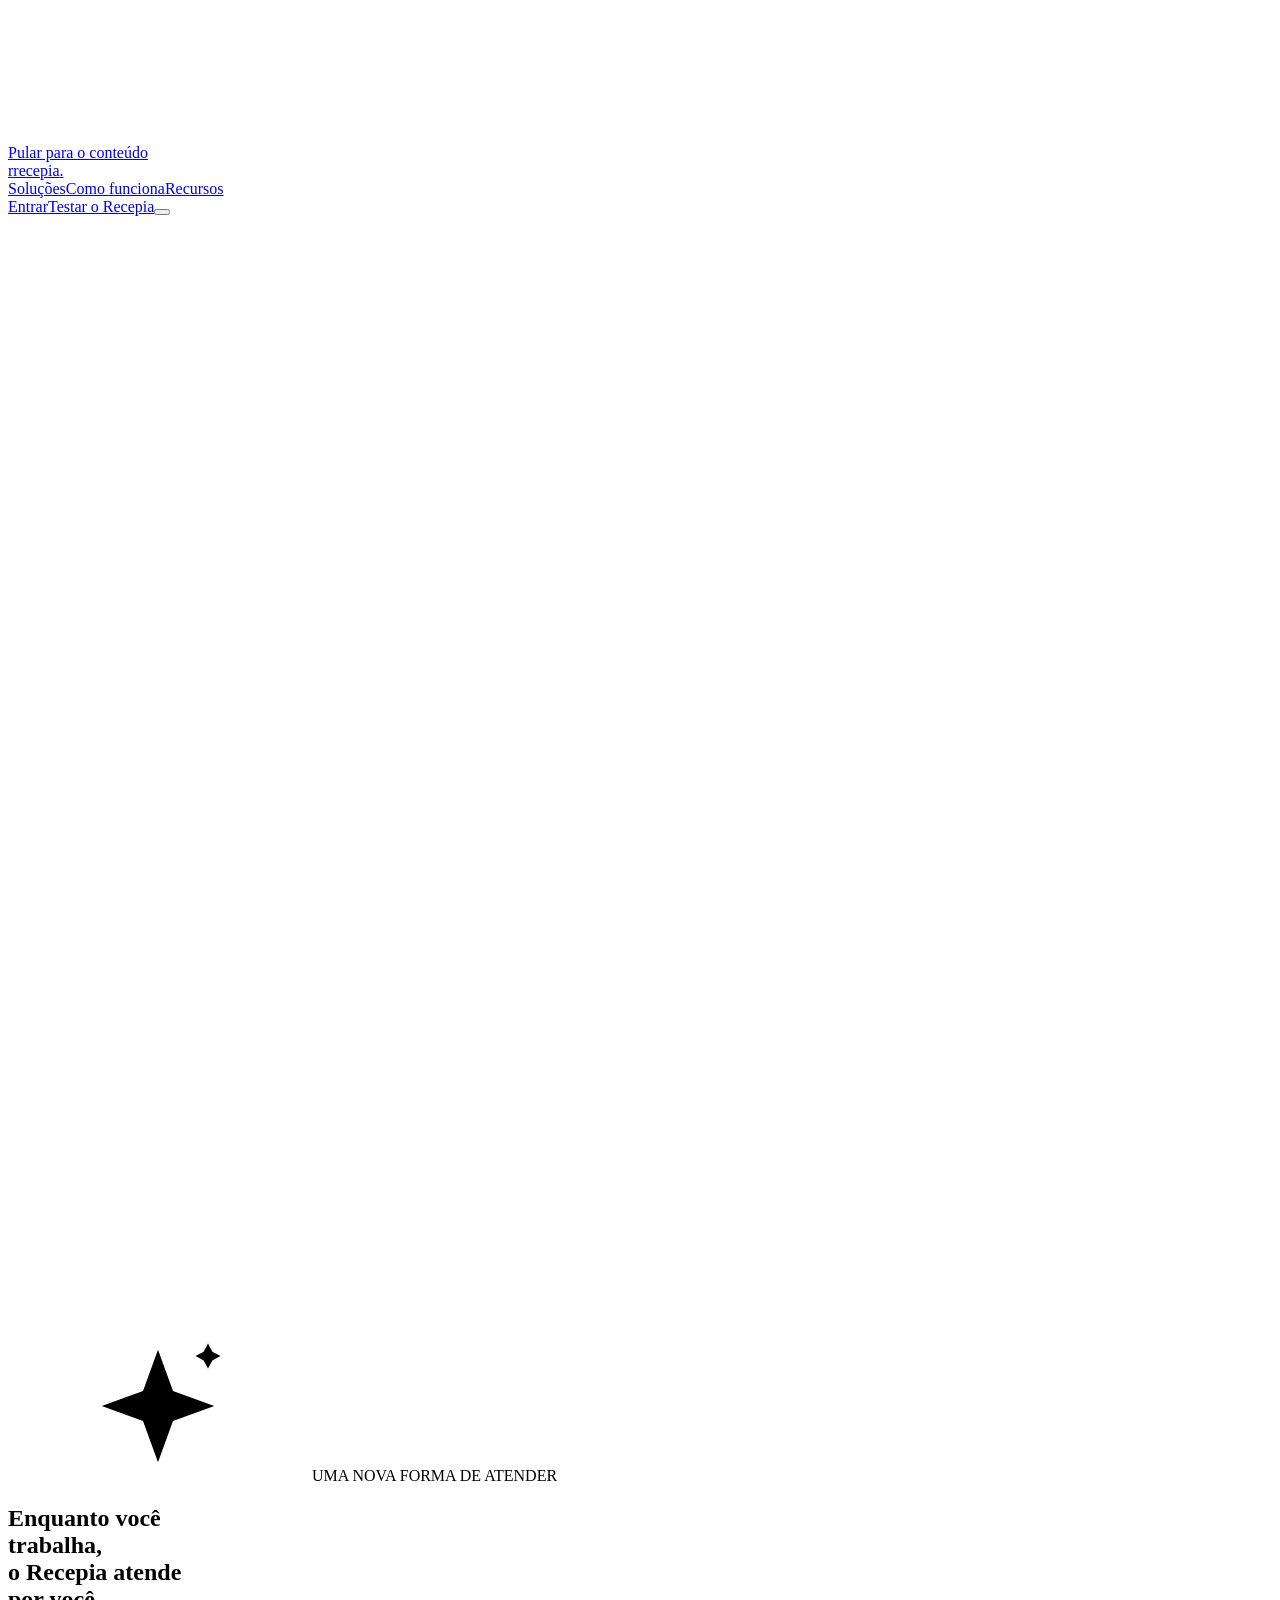
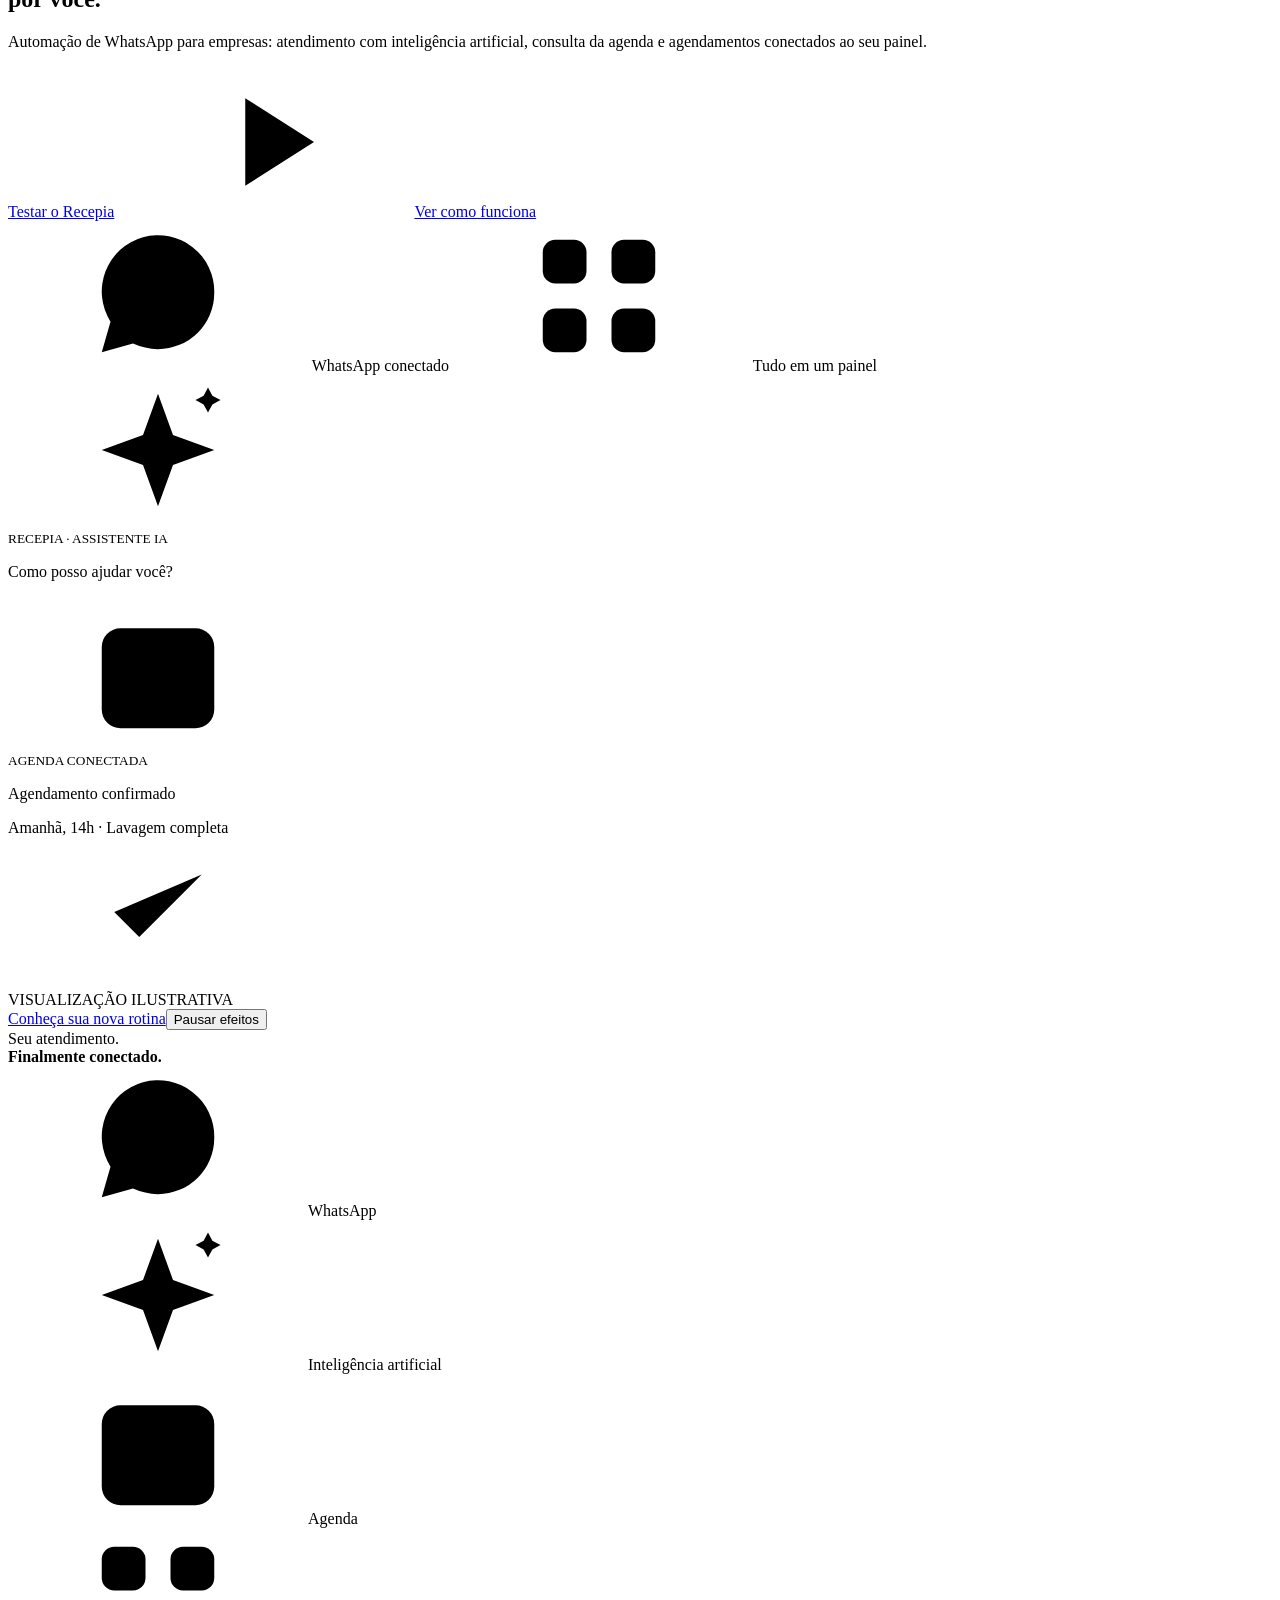
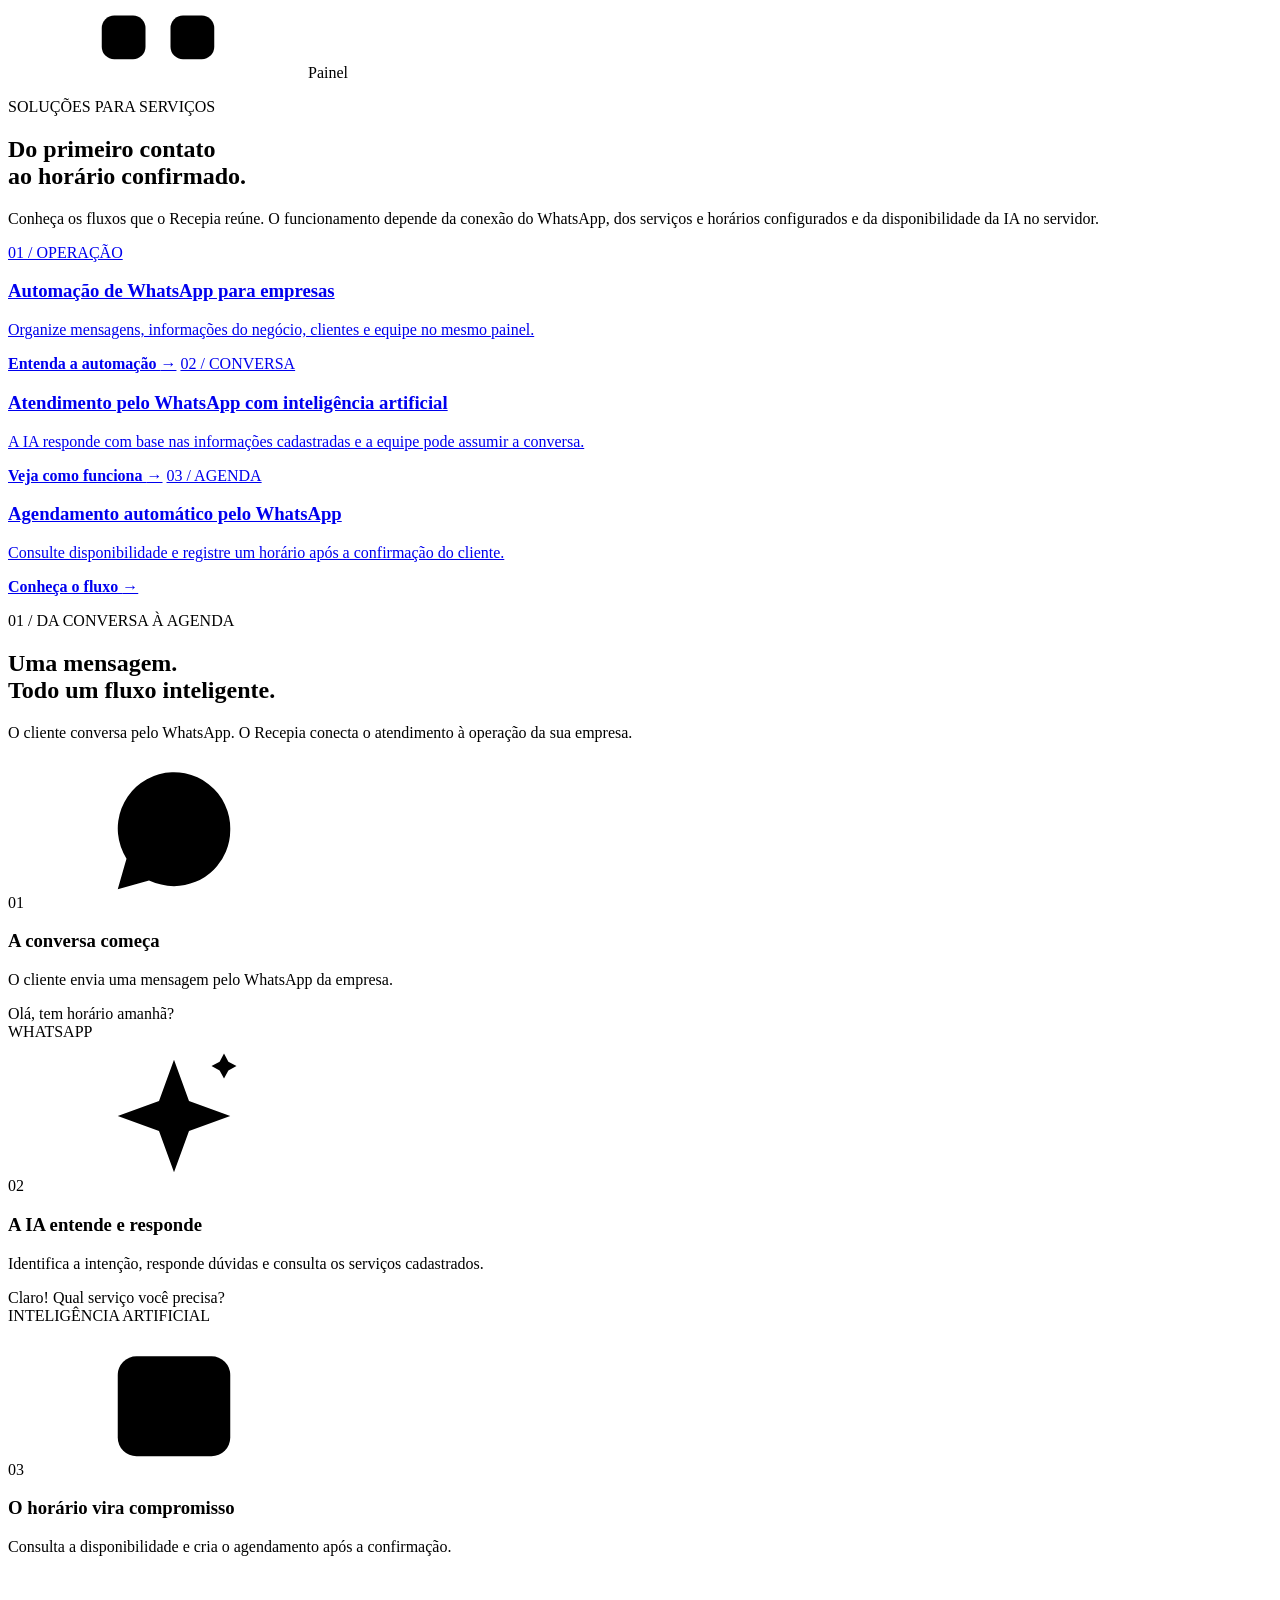
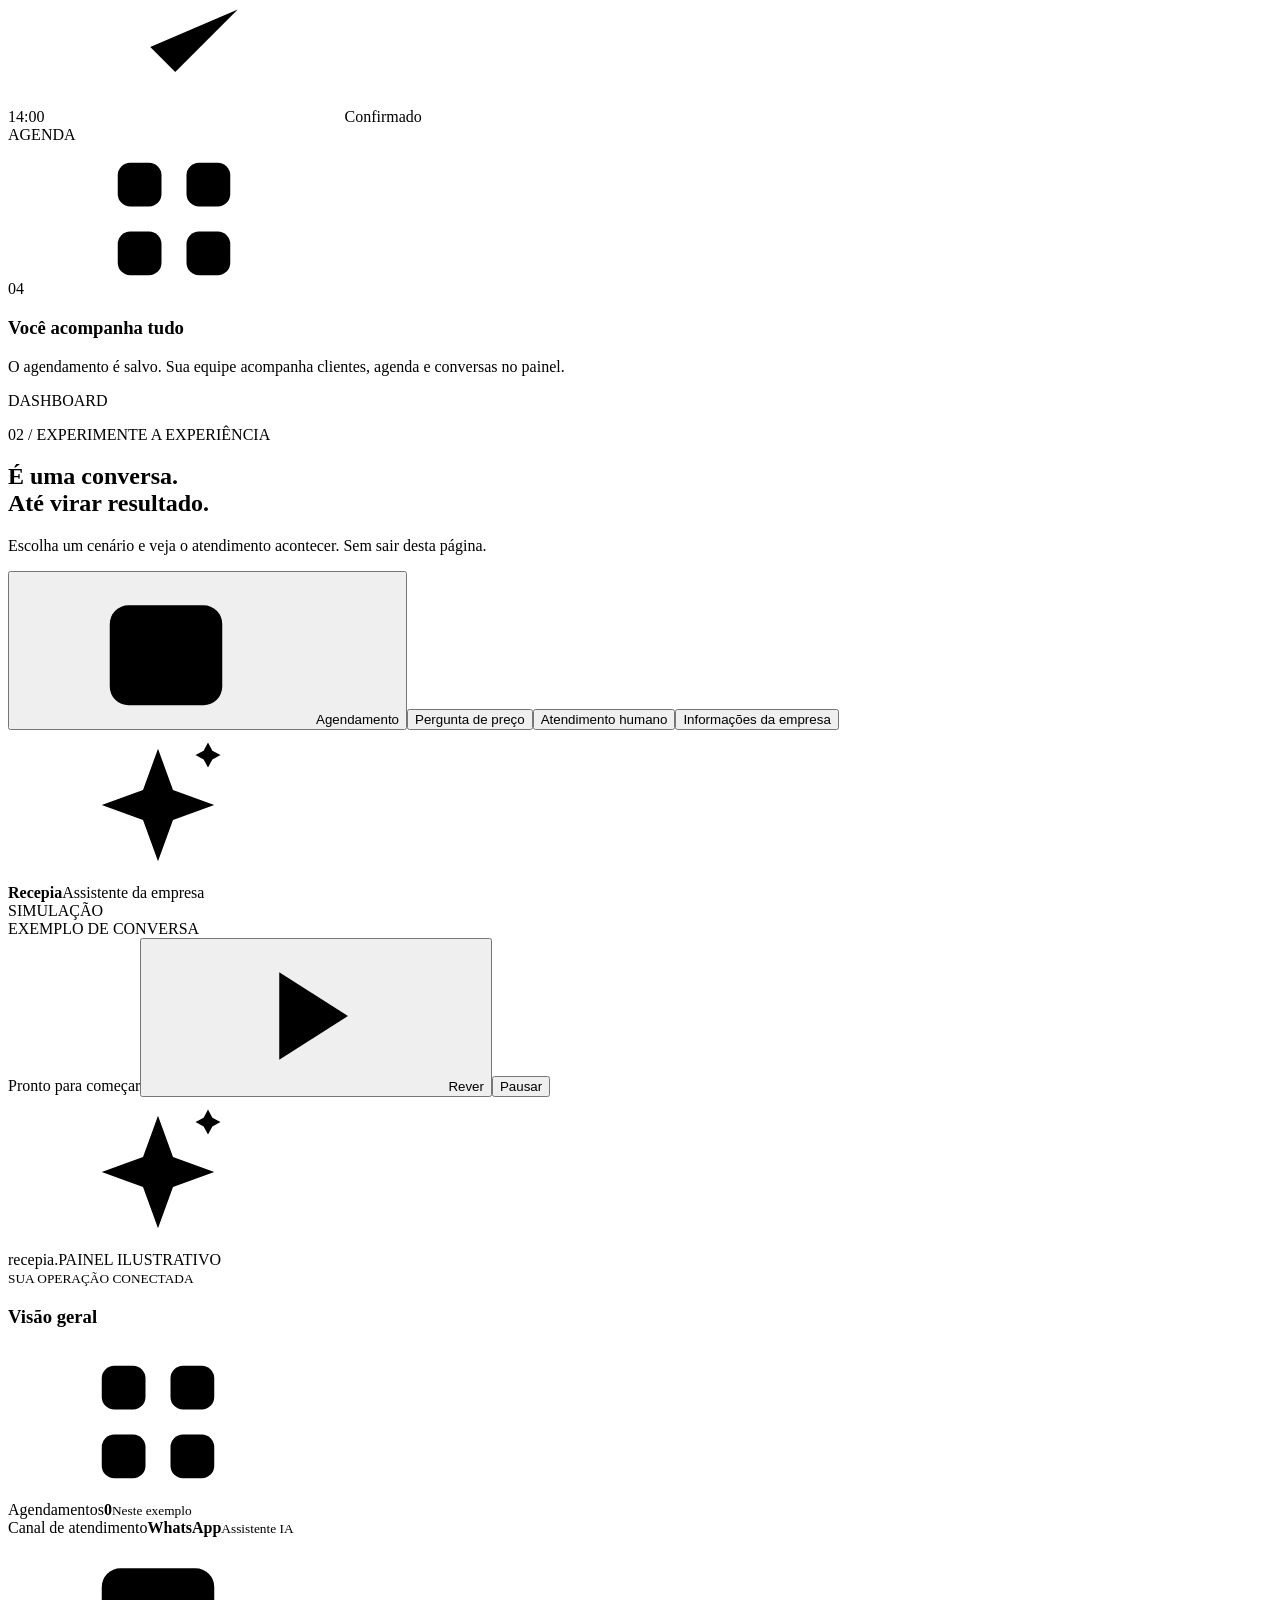
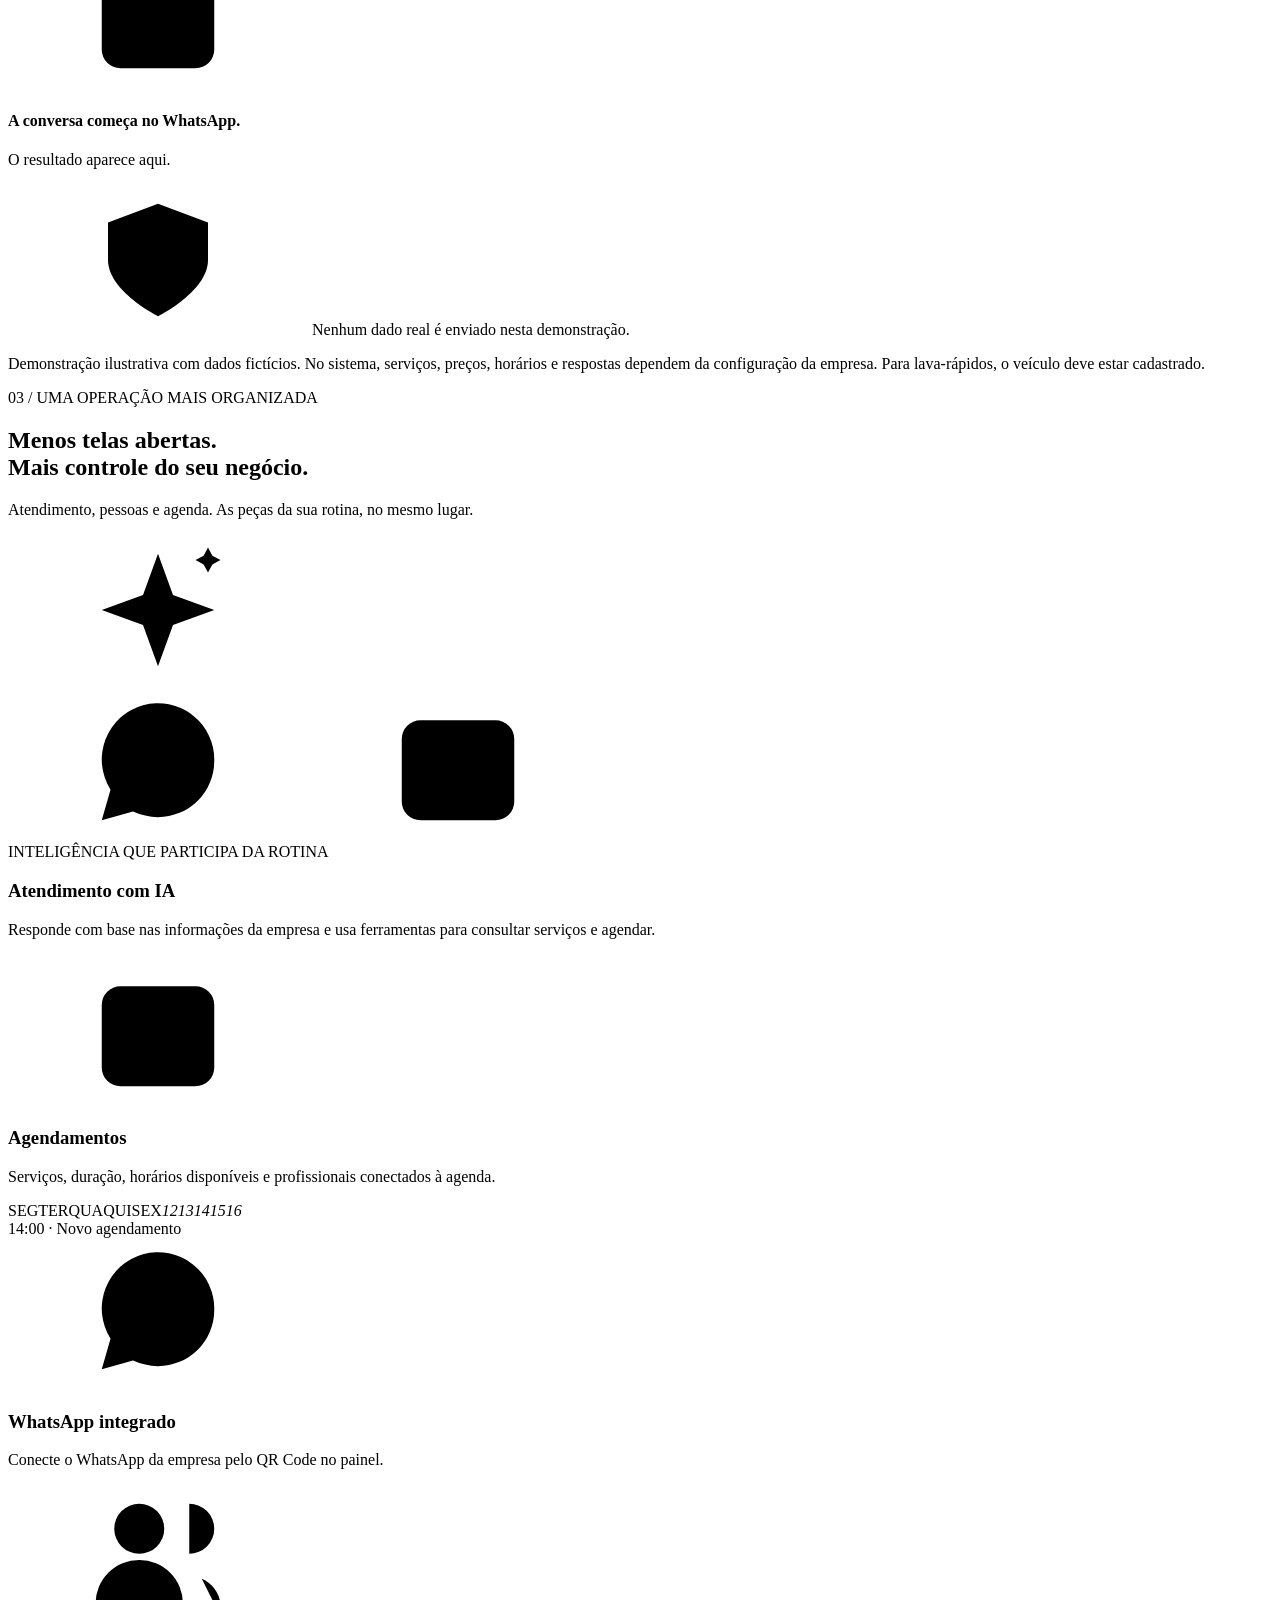
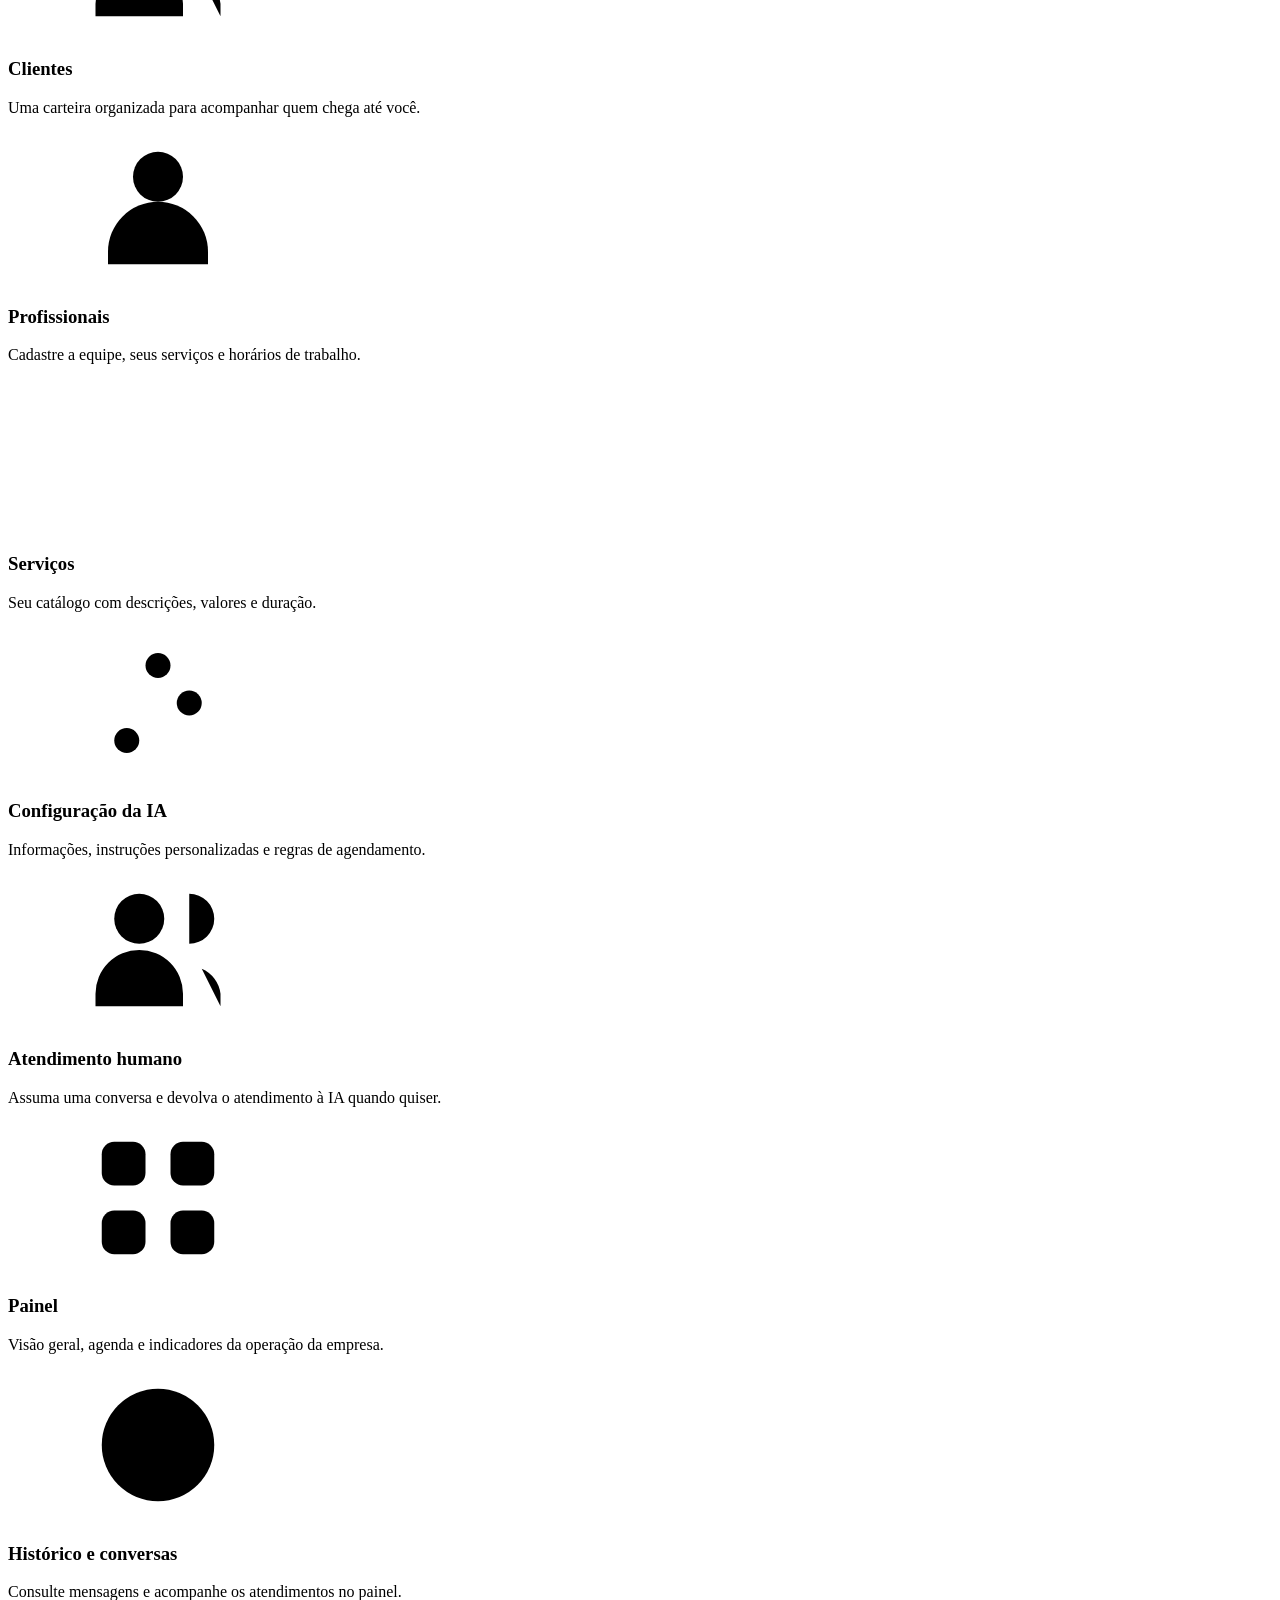
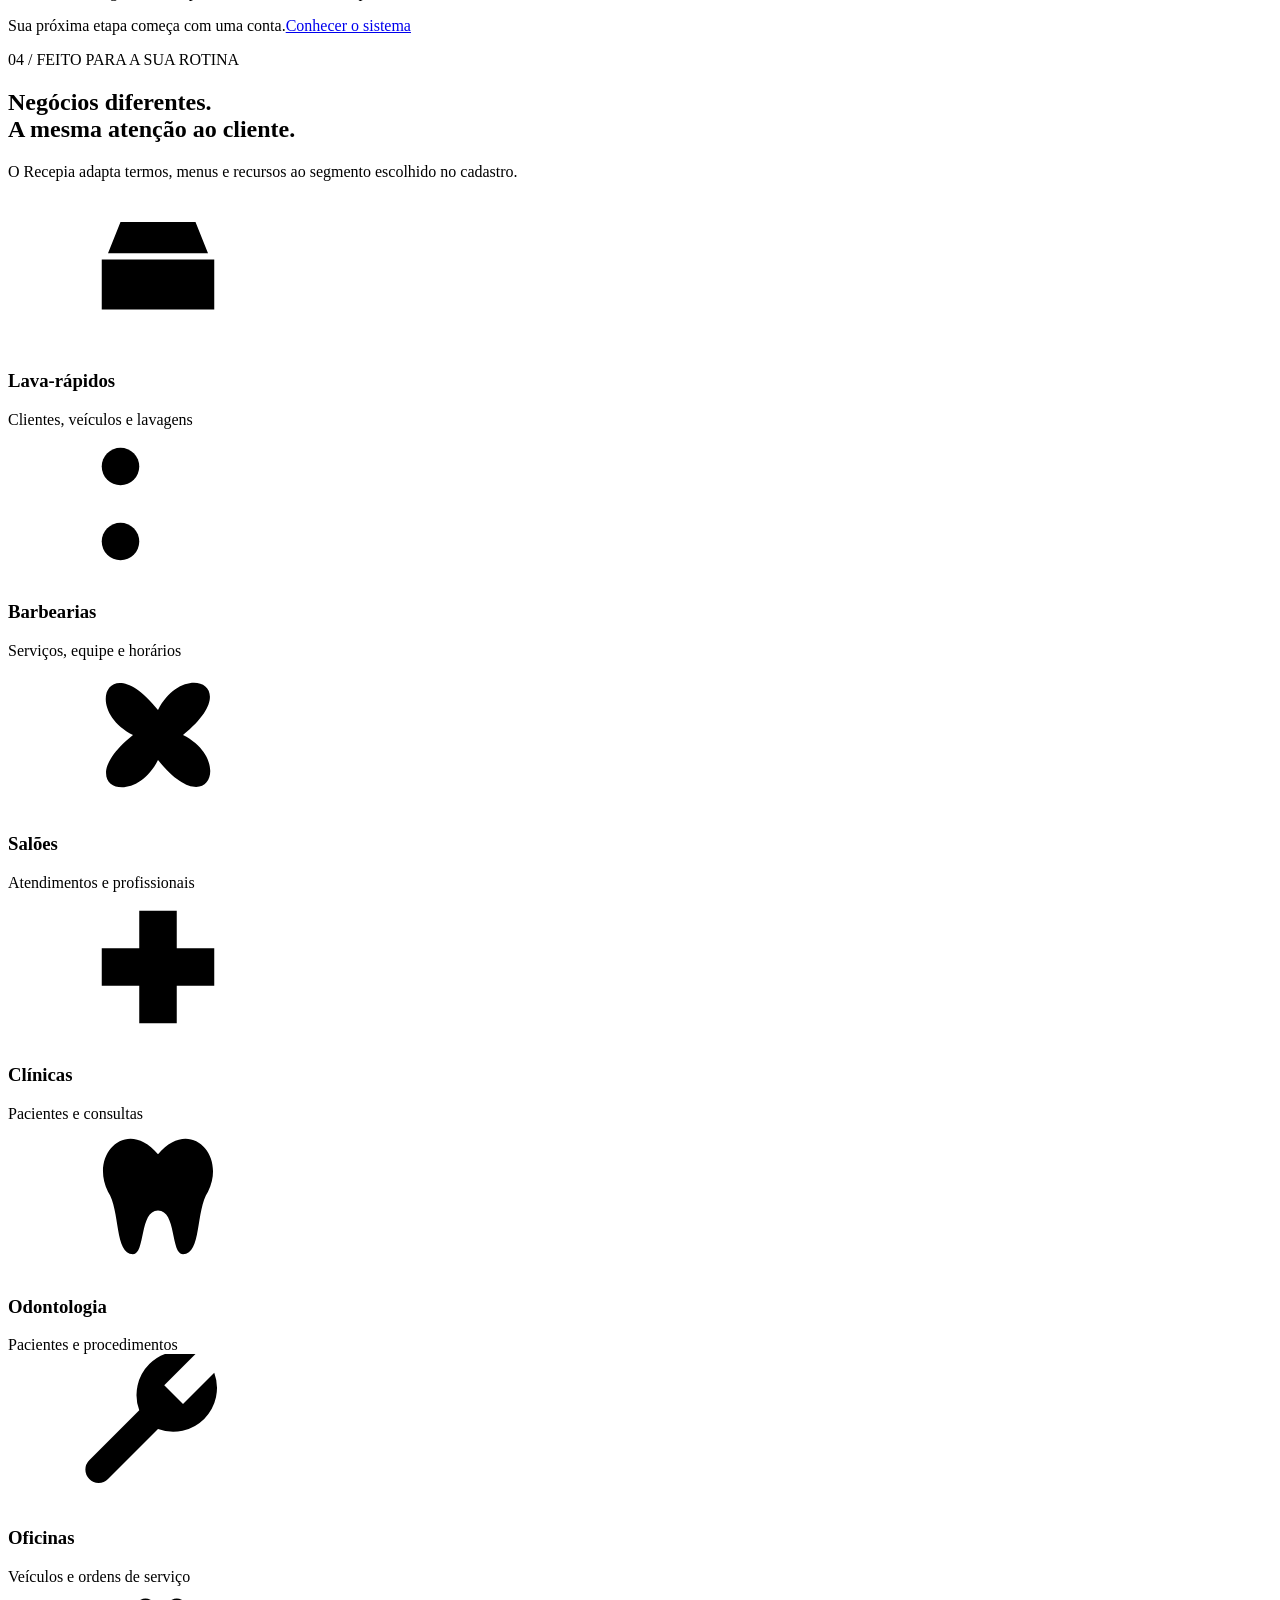
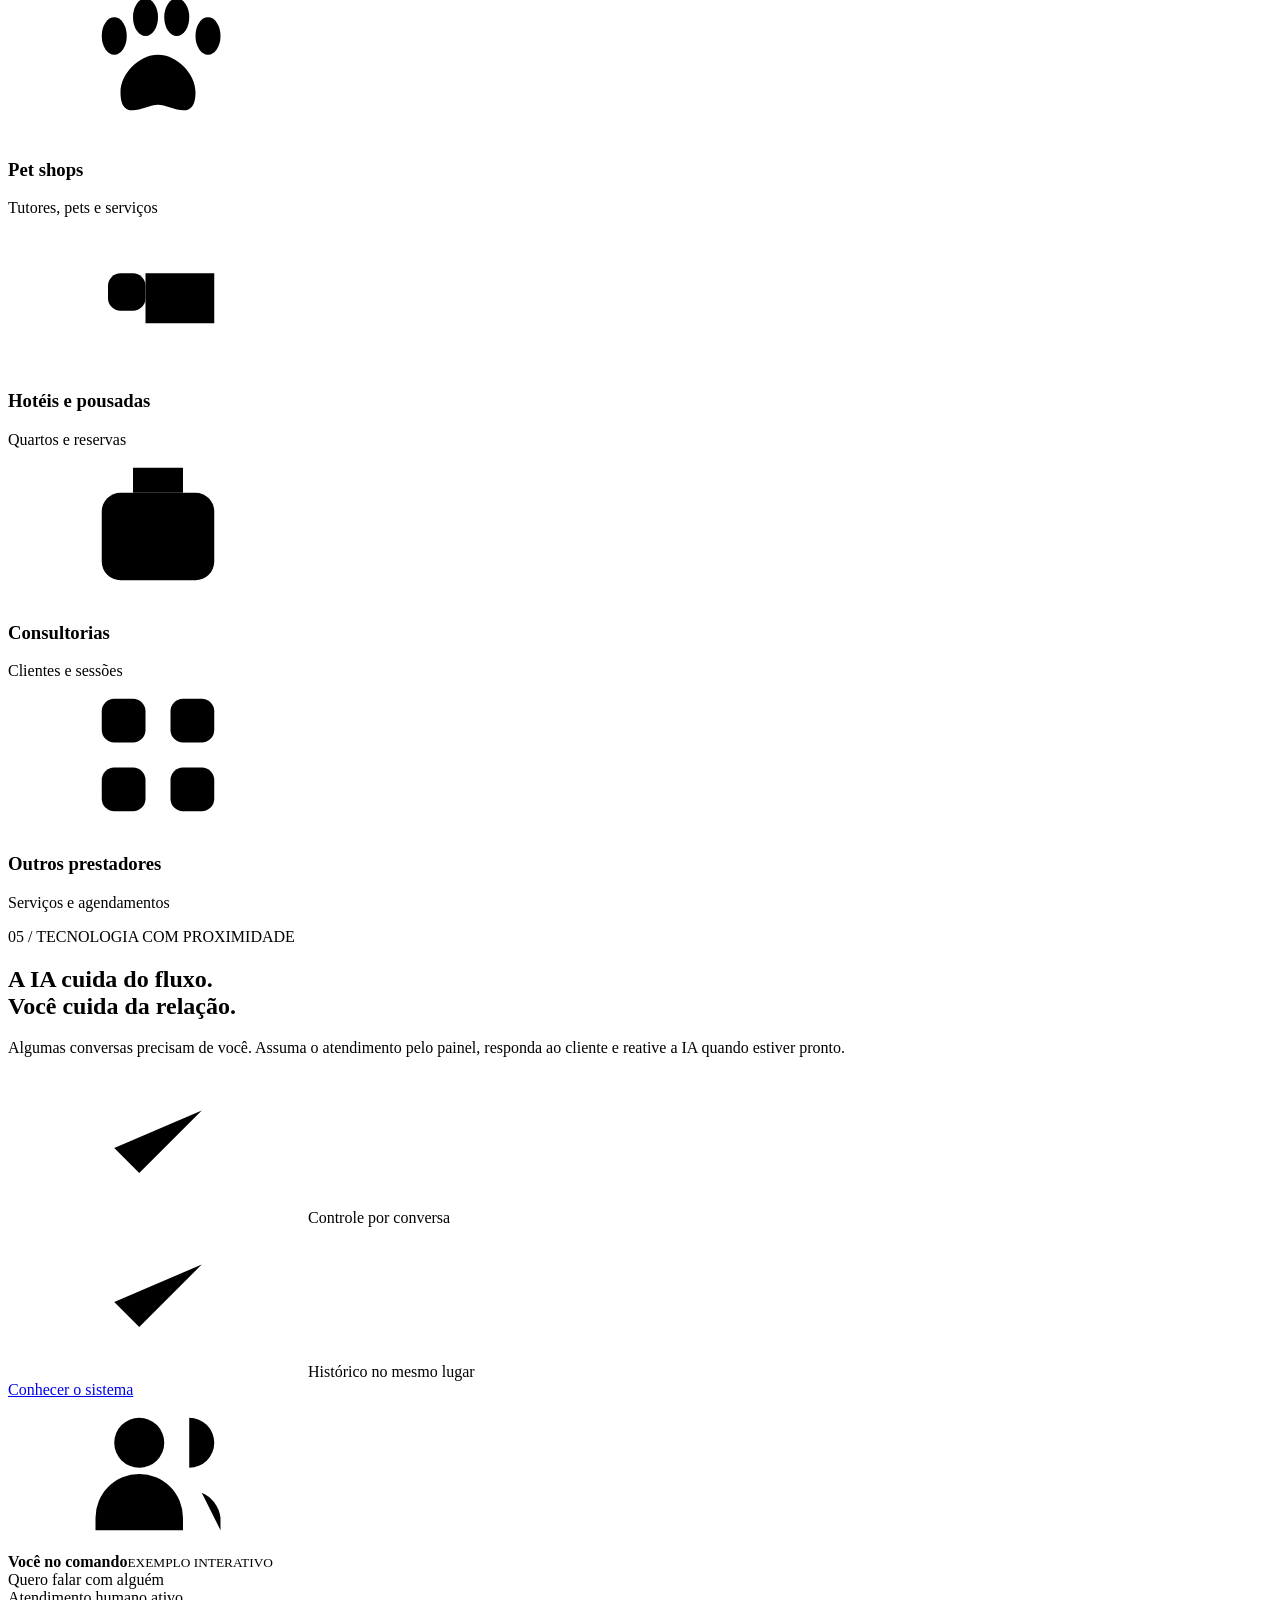
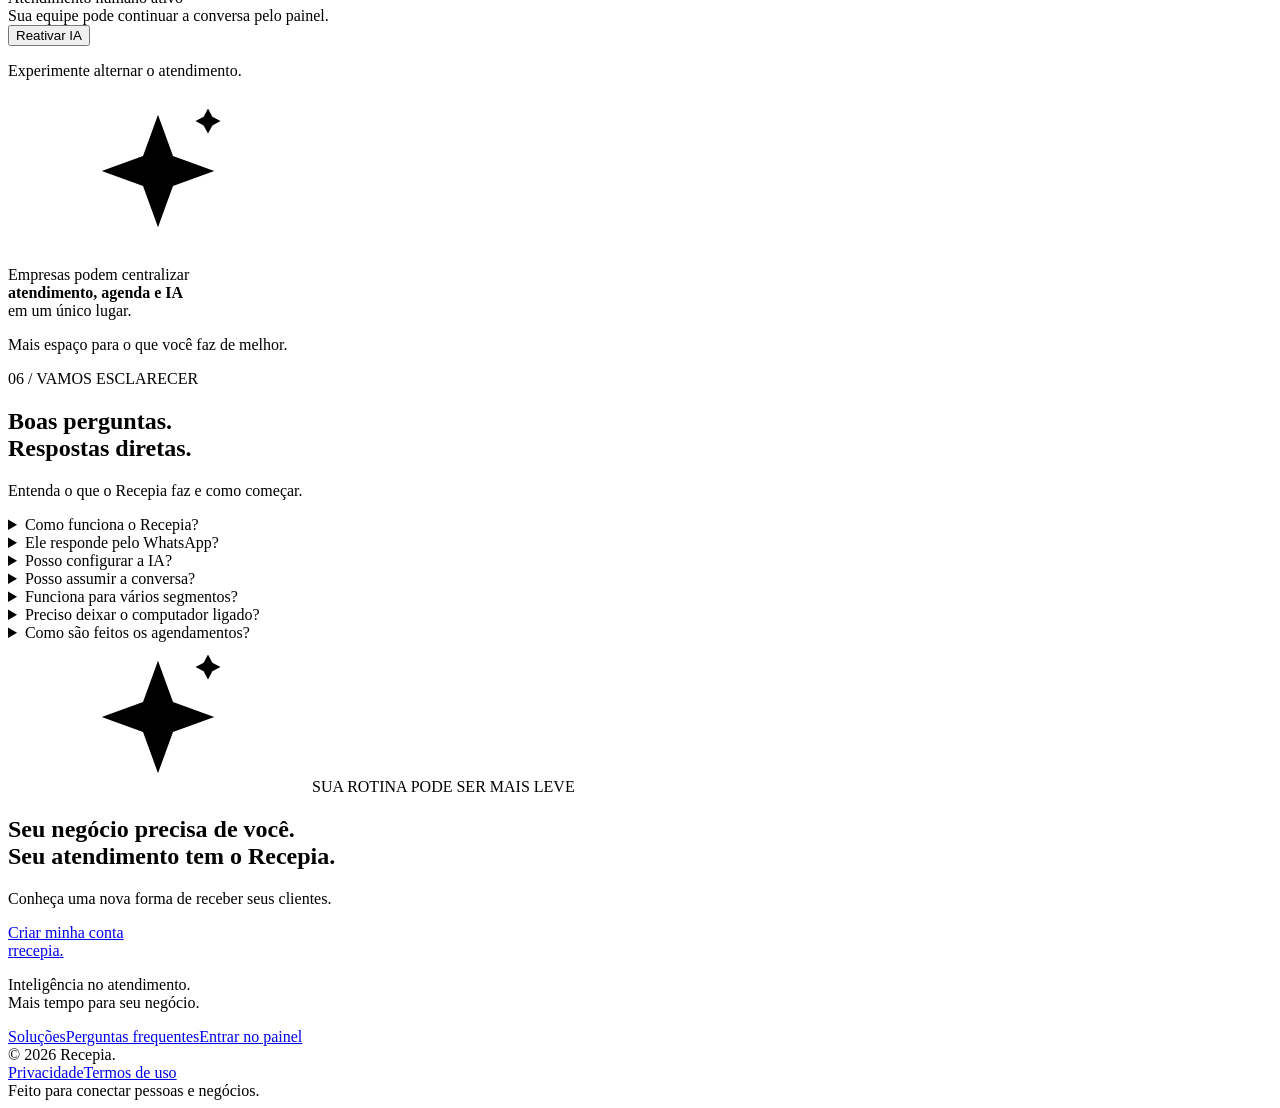
==== commit 5d1ddb7b: "feat: prepare Recepia premium landing SEO for Oracle" ====
--- a/recepia/landing/index.html
+++ b/recepia/landing/index.html
@@ -4,22 +4,28 @@
   <meta charset="utf-8">
   <meta name="viewport" content="width=device-width, initial-scale=1">
   <meta name="theme-color" content="#080b14">
-  <title>Recepia — Atendimento e agendamentos com IA no WhatsApp</title>
-  <meta name="description" content="Enquanto você trabalha, o Recepia atende por você. Inteligência artificial no WhatsApp, agendamentos e gestão do seu negócio em um único painel.">
-  <link rel="canonical" href="https://recepia.132-226-243-173.sslip.io/">
+  <title>Recepia | Automação de WhatsApp para empresas com IA</title>
+  <meta name="description" content="Automação de WhatsApp para empresas com atendimento pelo WhatsApp com inteligência artificial e agendamento automático. Conheça os recursos reais do Recepia.">
+  <link rel="canonical" href="__PUBLIC_SITE_URL__/">
   <meta property="og:type" content="website">
   <meta property="og:locale" content="pt_BR">
   <meta property="og:site_name" content="Recepia">
-  <meta property="og:title" content="Enquanto você trabalha, o Recepia atende por você.">
-  <meta property="og:description" content="Atendimento inteligente, agendamentos e organização do seu negócio pelo WhatsApp com inteligência artificial.">
-  <meta property="og:url" content="https://recepia.132-226-243-173.sslip.io/">
-  <meta name="twitter:card" content="summary">
-  <meta name="twitter:title" content="Recepia — Sua próxima recepcionista é inteligente">
-  <meta name="twitter:description" content="Atendimento e agendamentos por IA no WhatsApp. Tudo conectado ao seu painel.">
+  <meta property="og:title" content="Recepia | Automação de WhatsApp para empresas com IA">
+  <meta property="og:description" content="Atendimento com IA, consulta de serviços e agendamento pelo WhatsApp conectados ao painel da sua empresa.">
+  <meta property="og:url" content="__PUBLIC_SITE_URL__/">
+  <meta property="og:image" content="__PUBLIC_SITE_URL__/assets/secretaria-fallback.webp">
+  <meta property="og:image:type" content="image/webp">
+  <meta property="og:image:width" content="1672">
+  <meta property="og:image:height" content="941">
+  <meta property="og:image:alt" content="Ilustração do atendimento e da agenda conectados pelo Recepia">
+  <meta name="twitter:card" content="summary_large_image">
+  <meta name="twitter:title" content="Recepia | Automação de WhatsApp para empresas com IA">
+  <meta name="twitter:description" content="Atendimento por IA e agendamento pelo WhatsApp conectados ao painel da empresa.">
+  <meta name="twitter:image" content="__PUBLIC_SITE_URL__/assets/secretaria-fallback.webp">
   <link rel="icon" type="image/svg+xml" href="/assets/favicon.svg">
   <link rel="stylesheet" href="/assets/landing.css">
   <link rel="preload" as="image" href="/assets/secretaria-fallback.webp" media="(min-width: 769px)" fetchpriority="high">
-  <script type="application/ld+json">{"@context":"https://schema.org","@type":"SoftwareApplication","name":"Recepia","applicationCategory":"BusinessApplication","operatingSystem":"Web","url":"https://recepia.132-226-243-173.sslip.io/","description":"Atendimento com inteligência artificial no WhatsApp, agendamentos e gestão para empresas de serviços.","inLanguage":"pt-BR","featureList":["Atendimento por IA no WhatsApp","Agendamentos","Clientes e serviços","Profissionais","Atendimento humano","Histórico de conversas"]}</script>
+  <script type="application/ld+json">{"@context":"https://schema.org","@type":"SoftwareApplication","name":"Recepia","applicationCategory":"BusinessApplication","operatingSystem":"Web","url":"__PUBLIC_SITE_URL__/","description":"Automação de WhatsApp para empresas com atendimento por inteligência artificial e agendamento conectado ao painel.","inLanguage":"pt-BR","featureList":["Atendimento por IA no WhatsApp","Consulta de serviços e disponibilidade","Agendamentos após confirmação","Clientes e profissionais","Atendimento humano","Histórico de conversas"]}</script>
   <script src="/assets/landing.js" defer></script>
 </head>
 <body>
@@ -50,8 +56,8 @@
 <header class="header">
   <div class="nav-shell container">
     <a class="brand" href="#inicio" aria-label="Recepia, início"><span class="brand-mark" aria-hidden="true">r<span></span></span>recepia<span class="brand-dot">.</span></a>
-    <nav class="nav-links" id="navigation" aria-label="Navegação principal"><a href="#como-funciona">Como funciona</a><a href="#recursos">Recursos</a><a href="#segmentos">Para seu negócio</a></nav>
-    <div class="nav-actions"><a class="login" href="/entrar">Entrar</a><a class="button button-small signup" href="https://recepia.132-226-243-173.sslip.io/cadastro">Testar o Recepia</a><button class="menu-toggle" aria-controls="navigation" aria-expanded="false" aria-label="Abrir menu"><span></span><span></span></button></div>
+    <nav class="nav-links" id="navigation" aria-label="Navegação principal"><a href="#solucoes">Soluções</a><a href="#como-funciona">Como funciona</a><a href="#recursos">Recursos</a></nav>
+    <div class="nav-actions"><a class="login" href="/entrar">Entrar</a><a class="button button-small signup" href="/cadastro">Testar o Recepia</a><button class="menu-toggle" aria-controls="navigation" aria-expanded="false" aria-label="Abrir menu"><span></span><span></span></button></div>
   </div>
 </header>
 <main id="conteudo">
@@ -61,8 +67,8 @@
     <div class="hero-copy">
       <p class="eyebrow hero-eyebrow"><svg class="icon"><use href="#i-spark"/></svg> UMA NOVA FORMA DE ATENDER</p>
       <h1 id="hero-title">Enquanto você<br>trabalha,<br><span>o Recepia atende<br>por você.</span></h1>
-      <p class="hero-description">Atendimento inteligente, agendamentos e organização do seu negócio pelo WhatsApp com inteligência artificial.</p>
-      <div class="hero-ctas"><a class="button signup" href="https://recepia.132-226-243-173.sslip.io/cadastro">Testar o Recepia</a><a class="button button-ghost" href="#demonstracao"><svg class="icon"><use href="#i-play"/></svg>Ver como funciona</a></div>
+      <p class="hero-description">Automação de WhatsApp para empresas: atendimento com inteligência artificial, consulta da agenda e agendamentos conectados ao seu painel.</p>
+      <div class="hero-ctas"><a class="button signup" href="/cadastro">Testar o Recepia</a><a class="button button-ghost" href="#demonstracao"><svg class="icon"><use href="#i-play"/></svg>Ver como funciona</a></div>
       <div class="hero-notes"><span><svg class="icon"><use href="#i-chat"/></svg> WhatsApp conectado</span><span><svg class="icon"><use href="#i-grid"/></svg> Tudo em um painel</span></div>
     </div>
     <div class="hero-scene" aria-label="Ilustração de atendimento e agendamento">
@@ -74,6 +80,14 @@
   <div class="hero-bottom container"><a href="#como-funciona" class="scroll-cue"><span></span>Conheça sua nova rotina</a><button class="motion-toggle" aria-pressed="false">Pausar efeitos</button></div>
 </section>
 <div class="connection-strip"><div class="container"><span>Seu atendimento.<br><strong>Finalmente conectado.</strong></span><div><svg class="icon"><use href="#i-chat"/></svg>WhatsApp</div><i></i><div><svg class="icon"><use href="#i-spark"/></svg>Inteligência artificial</div><i></i><div><svg class="icon"><use href="#i-calendar"/></svg>Agenda</div><i></i><div><svg class="icon"><use href="#i-grid"/></svg>Painel</div></div></div>
+<section class="section solutions-section" id="solucoes" aria-labelledby="solutions-title"><div class="container">
+  <div class="section-heading"><div><p class="eyebrow">SOLUÇÕES PARA SERVIÇOS</p><h2 id="solutions-title">Do primeiro contato<br><span>ao horário confirmado.</span></h2></div><p>Conheça os fluxos que o Recepia reúne. O funcionamento depende da conexão do WhatsApp, dos serviços e horários configurados e da disponibilidade da IA no servidor.</p></div>
+  <div class="solutions-grid">
+    <a class="solution-card" href="/automacao-whatsapp-empresas"><span>01 / OPERAÇÃO</span><h3>Automação de WhatsApp para empresas</h3><p>Organize mensagens, informações do negócio, clientes e equipe no mesmo painel.</p><strong>Entenda a automação <span aria-hidden="true">→</span></strong></a>
+    <a class="solution-card" href="/atendimento-whatsapp-inteligencia-artificial"><span>02 / CONVERSA</span><h3>Atendimento pelo WhatsApp com inteligência artificial</h3><p>A IA responde com base nas informações cadastradas e a equipe pode assumir a conversa.</p><strong>Veja como funciona <span aria-hidden="true">→</span></strong></a>
+    <a class="solution-card" href="/agendamento-automatico-whatsapp"><span>03 / AGENDA</span><h3>Agendamento automático pelo WhatsApp</h3><p>Consulte disponibilidade e registre um horário após a confirmação do cliente.</p><strong>Conheça o fluxo <span aria-hidden="true">→</span></strong></a>
+  </div>
+</div></section>
 <section class="section process-section" id="como-funciona">
   <div class="container">
     <div class="section-heading reveal"><div><p class="eyebrow">01 / DA CONVERSA À AGENDA</p><h2>Uma mensagem.<br><span>Todo um fluxo inteligente.</span></h2></div><p>O cliente conversa pelo WhatsApp. O Recepia conecta o atendimento à operação da sua empresa.</p></div>
@@ -111,7 +125,7 @@
     <article class="bento reveal"><span class="feature-icon cyan"><svg class="icon"><use href="#i-grid"/></svg></span><h3>Painel</h3><p>Visão geral, agenda e indicadores da operação da empresa.</p></article>
     <article class="bento reveal"><span class="feature-icon"><svg class="icon"><use href="#i-clock"/></svg></span><h3>Histórico e conversas</h3><p>Consulte mensagens e acompanhe os atendimentos no painel.</p></article>
   </div>
-  <div class="section-cta reveal"><span>Sua próxima etapa começa com uma conta.</span><a class="button button-ghost signup" href="https://recepia.132-226-243-173.sslip.io/cadastro">Conhecer o sistema</a></div>
+  <div class="section-cta reveal"><span>Sua próxima etapa começa com uma conta.</span><a class="button button-ghost signup" href="/cadastro">Conhecer o sistema</a></div>
 </div></section>
 <section class="section segments-section" id="segmentos"><div class="container">
   <div class="section-heading reveal"><div><p class="eyebrow">04 / FEITO PARA A SUA ROTINA</p><h2>Negócios diferentes.<br><span>A mesma atenção ao cliente.</span></h2></div><p>O Recepia adapta termos, menus e recursos ao segmento escolhido no cadastro.</p></div>
@@ -129,7 +143,7 @@
   </div>
 </div></section>
 <section class="section human-section" id="atendimento-humano"><div class="container human-layout">
-  <div class="human-copy reveal"><p class="eyebrow">05 / TECNOLOGIA COM PROXIMIDADE</p><h2>A IA cuida do fluxo.<br><span>Você cuida da relação.</span></h2><p>Algumas conversas precisam de você. Assuma o atendimento pelo painel, responda ao cliente e reative a IA quando estiver pronto.</p><div class="human-benefit"><svg class="icon"><use href="#i-check"/></svg>Controle por conversa</div><div class="human-benefit"><svg class="icon"><use href="#i-check"/></svg>Histórico no mesmo lugar</div><a class="text-link signup" href="https://recepia.132-226-243-173.sslip.io/cadastro">Conhecer o sistema</a></div>
+  <div class="human-copy reveal"><p class="eyebrow">05 / TECNOLOGIA COM PROXIMIDADE</p><h2>A IA cuida do fluxo.<br><span>Você cuida da relação.</span></h2><p>Algumas conversas precisam de você. Assuma o atendimento pelo painel, responda ao cliente e reative a IA quando estiver pronto.</p><div class="human-benefit"><svg class="icon"><use href="#i-check"/></svg>Controle por conversa</div><div class="human-benefit"><svg class="icon"><use href="#i-check"/></svg>Histórico no mesmo lugar</div><a class="text-link signup" href="/cadastro">Conhecer o sistema</a></div>
   <div class="human-card reveal"><div class="human-card-header"><span class="avatar"><svg class="icon"><use href="#i-users"/></svg></span><div><strong>Você no comando</strong><small>EXEMPLO INTERATIVO</small></div></div><div class="human-request">Quero falar com alguém</div><div class="human-status" id="human-status" role="status"><span class="status-indicator"></span>Atendimento humano ativo</div><div class="human-response" id="human-response">Sua equipe pode continuar a conversa pelo painel.</div><button class="button button-full" id="human-toggle" aria-pressed="false">Reativar IA</button><p>Experimente alternar o atendimento.</p></div>
 </div></section>
 <section class="proof-section"><div class="container reveal"><svg class="icon"><use href="#i-spark"/></svg><p>Empresas podem centralizar<br><strong>atendimento, agenda e IA</strong><br>em um único lugar.</p><span>Mais espaço para o que você faz de melhor.</span><div id="real-testimonials" hidden aria-label="Depoimentos de clientes"></div><template id="testimonial-template"><figure class="testimonial"><blockquote></blockquote><figcaption></figcaption></figure></template></div></section>
@@ -142,8 +156,8 @@
   <details><summary>Preciso deixar o computador ligado?<span></span></summary><p>Não é necessário manter seu navegador ou computador aberto quando o Recepia está hospedado em um servidor. A API, os processos de atendimento e a integração com o WhatsApp precisam continuar ativos no servidor.</p></details>
   <details><summary>Como são feitos os agendamentos?<span></span></summary><p>A IA consulta os serviços e a disponibilidade cadastrada. Após a confirmação do cliente, cria o agendamento e só confirma quando a operação retorna sucesso. O horário fica registrado no painel. Lava-rápidos e oficinas exigem um veículo cadastrado; pet shops exigem o pet do tutor.</p></details>
 </div></div></section>
-<section class="final-cta"><div class="container reveal"><span class="eyebrow"><svg class="icon"><use href="#i-spark"/></svg> SUA ROTINA PODE SER MAIS LEVE</span><h2>Seu negócio precisa de você.<br><span>Seu atendimento tem o Recepia.</span></h2><p>Conheça uma nova forma de receber seus clientes.</p><a class="button signup" href="https://recepia.132-226-243-173.sslip.io/cadastro">Criar minha conta</a><div class="cta-orbit" aria-hidden="true"></div></div></section>
+<section class="final-cta"><div class="container reveal"><span class="eyebrow"><svg class="icon"><use href="#i-spark"/></svg> SUA ROTINA PODE SER MAIS LEVE</span><h2>Seu negócio precisa de você.<br><span>Seu atendimento tem o Recepia.</span></h2><p>Conheça uma nova forma de receber seus clientes.</p><a class="button signup" href="/cadastro">Criar minha conta</a><div class="cta-orbit" aria-hidden="true"></div></div></section>
 </main>
-<footer class="footer"><div class="container footer-top"><a class="brand" href="#inicio"><span class="brand-mark" aria-hidden="true">r<span></span></span>recepia<span class="brand-dot">.</span></a><p>Inteligência no atendimento.<br>Mais tempo para seu negócio.</p><nav aria-label="Links do rodapé"><a href="#como-funciona">Como funciona</a><a href="#faq">Perguntas frequentes</a><a href="/entrar">Entrar no painel</a></nav></div><div class="container footer-bottom"><span>© <span id="year">2026</span> Recepia.</span><div><a href="/privacidade">Privacidade</a><a href="/termos">Termos de uso</a></div><span>Feito para conectar pessoas e negócios.</span></div></footer>
+<footer class="footer"><div class="container footer-top"><a class="brand" href="#inicio"><span class="brand-mark" aria-hidden="true">r<span></span></span>recepia<span class="brand-dot">.</span></a><p>Inteligência no atendimento.<br>Mais tempo para seu negócio.</p><nav aria-label="Links do rodapé"><a href="#solucoes">Soluções</a><a href="#faq">Perguntas frequentes</a><a href="/entrar">Entrar no painel</a></nav></div><div class="container footer-bottom"><span>© <span id="year">2026</span> Recepia.</span><div><a href="/privacidade">Privacidade</a><a href="/termos">Termos de uso</a></div><span>Feito para conectar pessoas e negócios.</span></div></footer>
 </body>
 </html>
